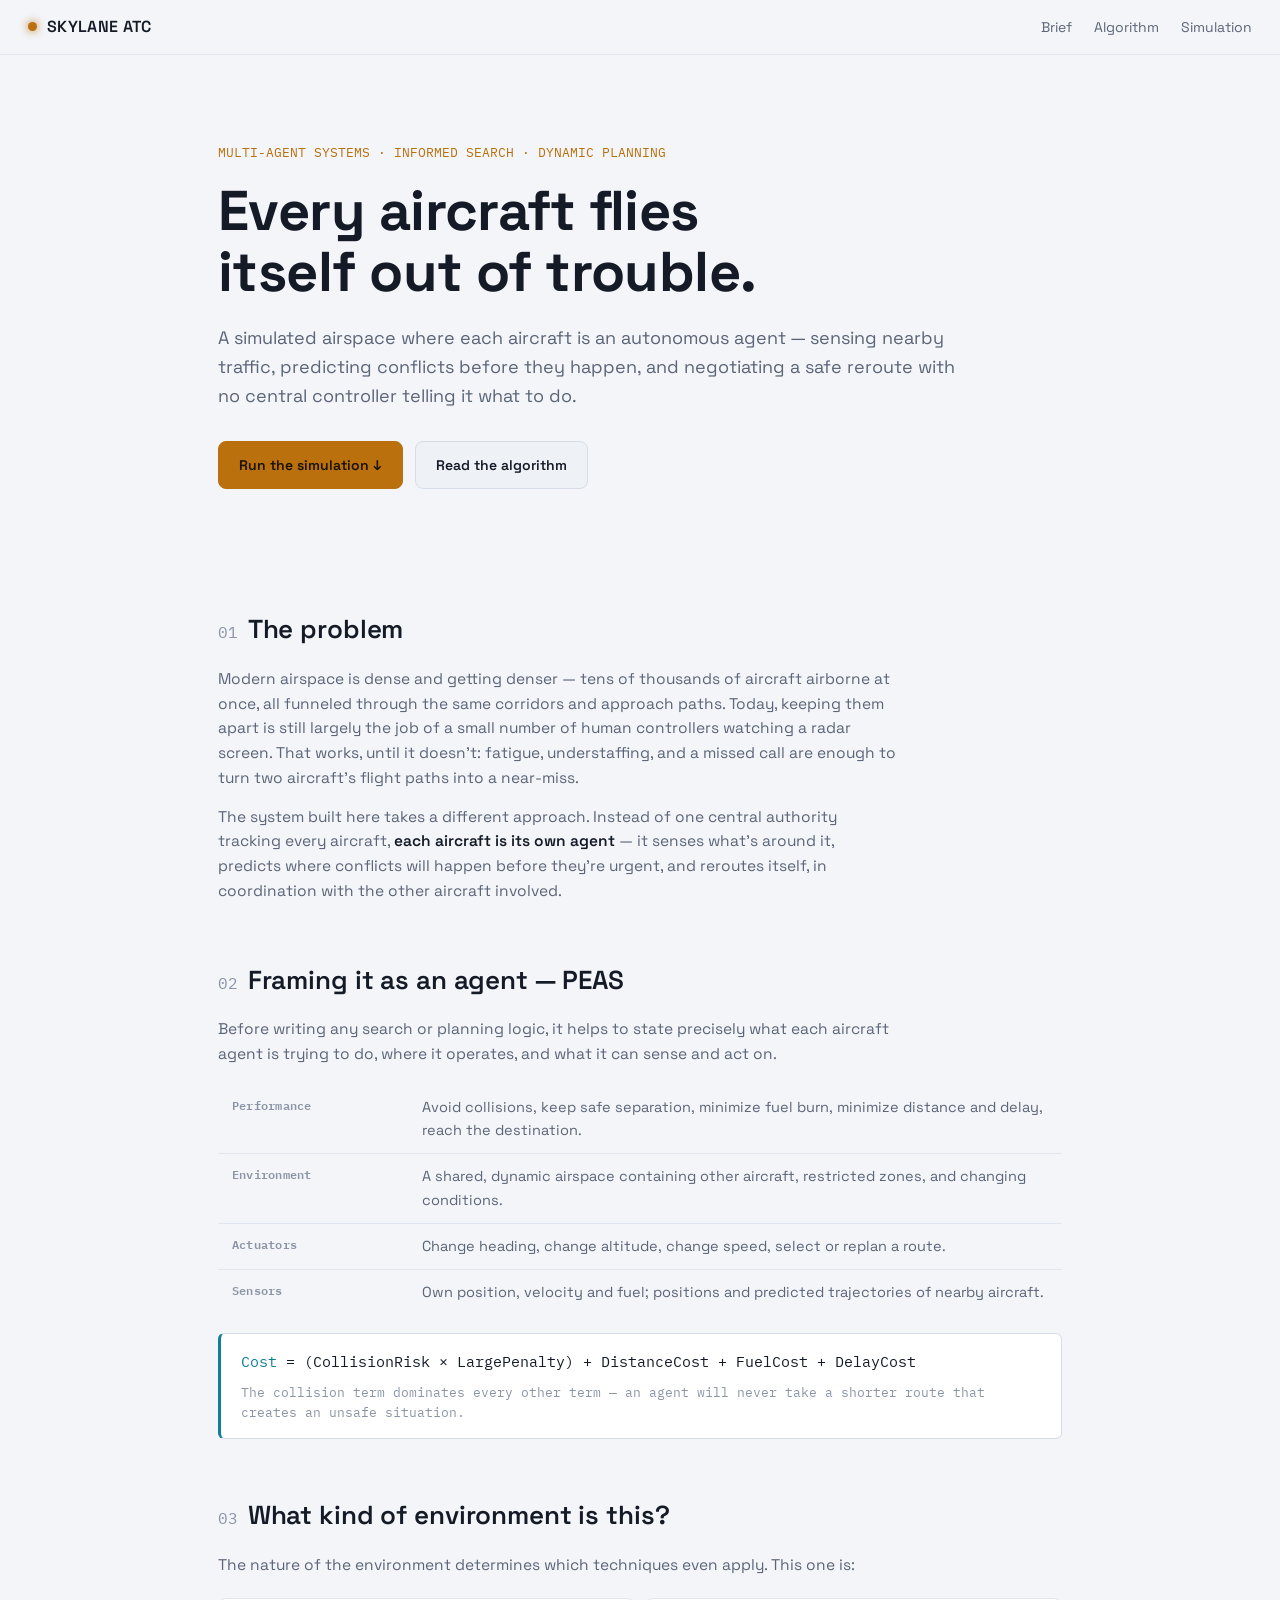
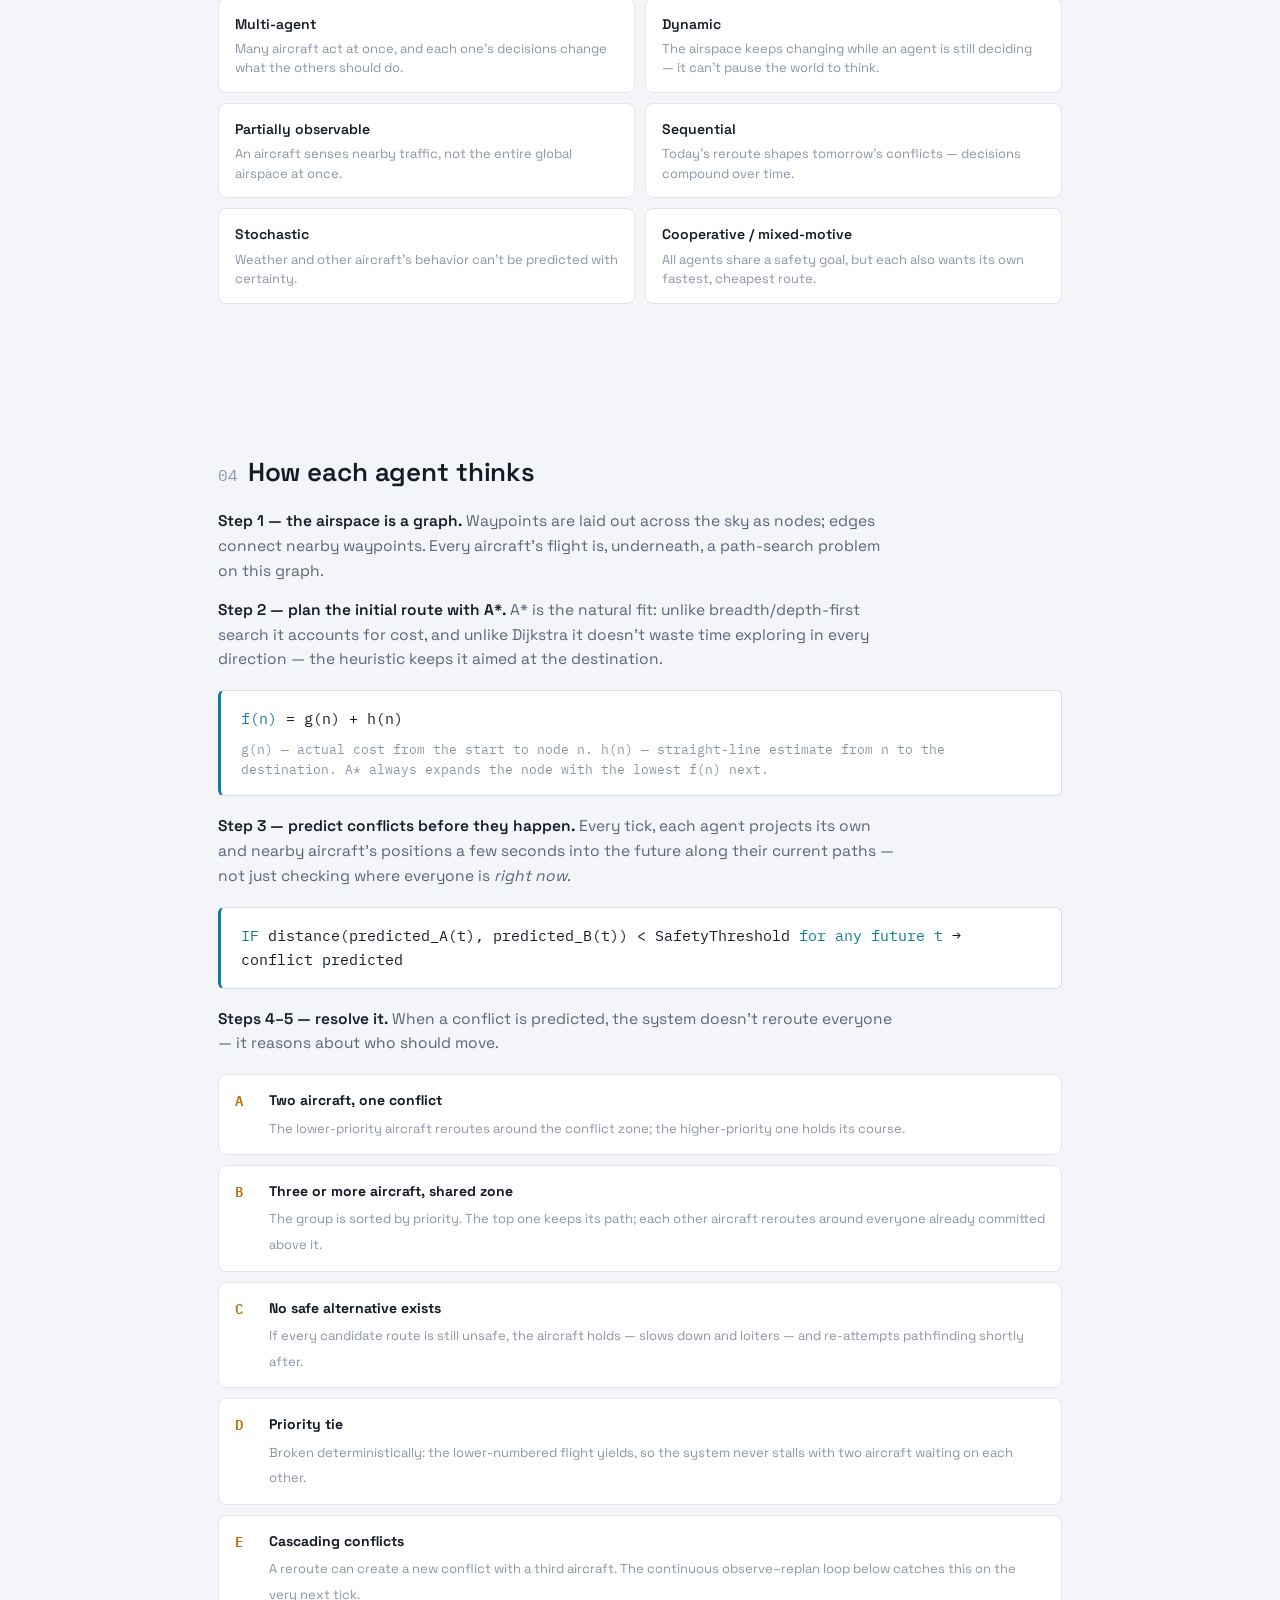
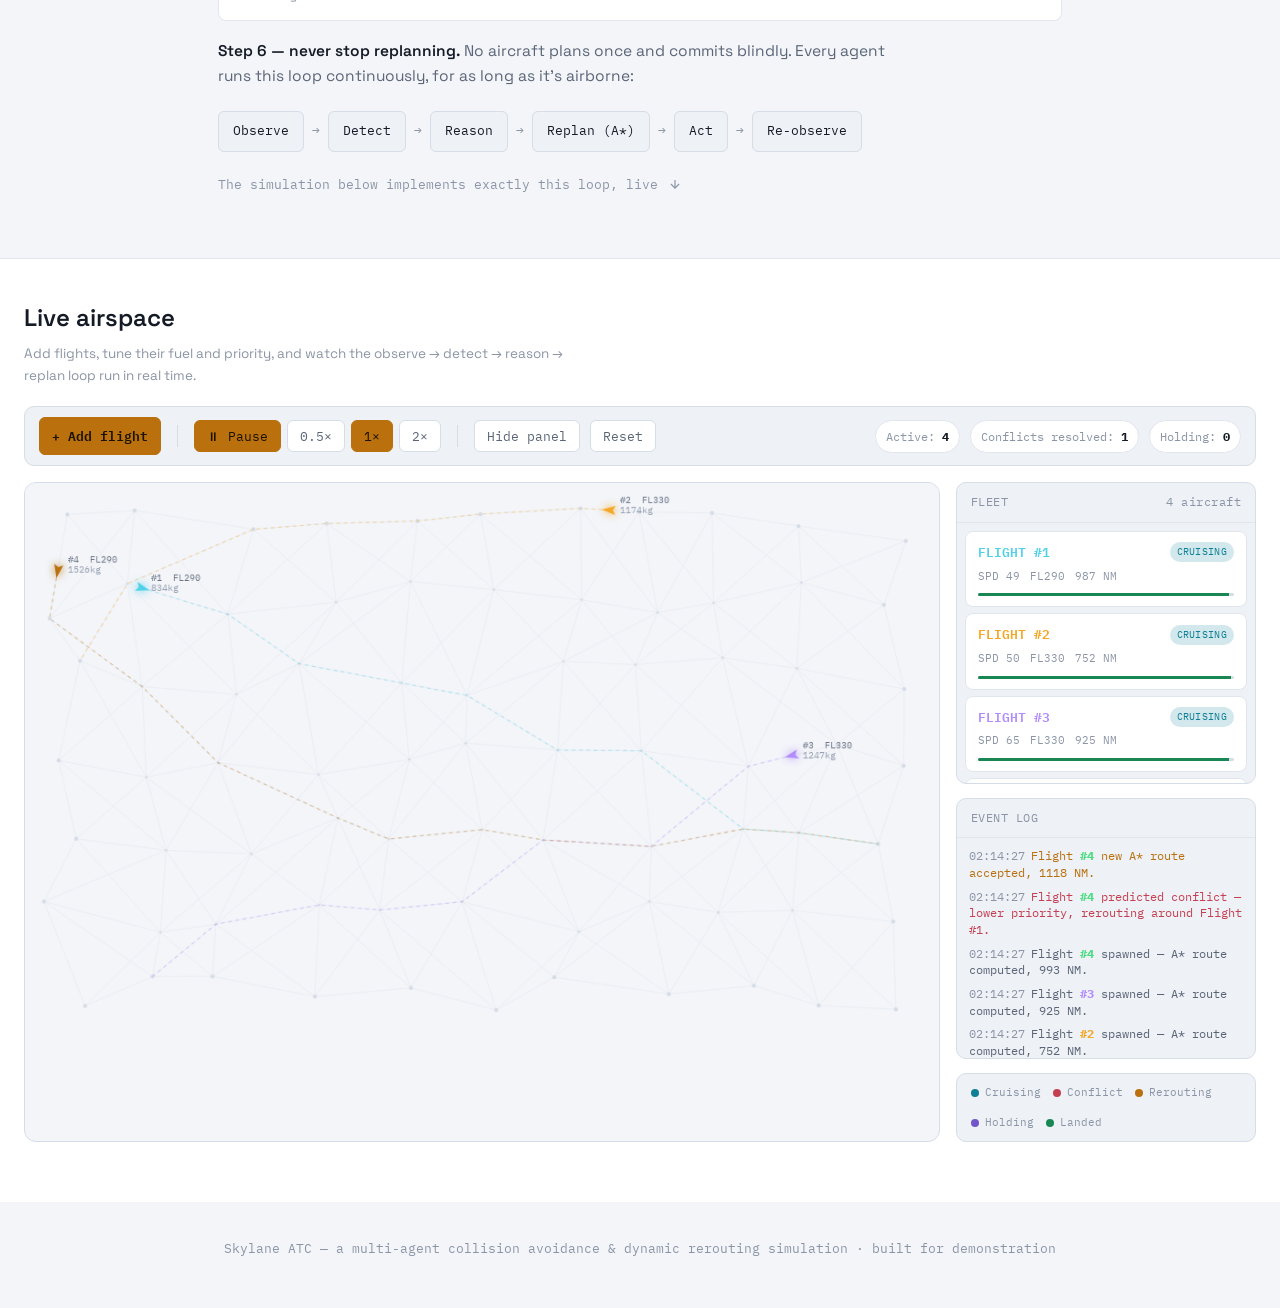
==== safe safar.html @ 4a8ed915 "Initial commit: Safe Safar multi-agent air traffic collision and avoidance system" ====
<!DOCTYPE html>
<html lang="en">
<head>
<meta charset="UTF-8">
<meta name="viewport" content="width=device-width, initial-scale=1.0">
<title>Skylane — Multi-Agent Air Traffic Collision Avoidance</title>
<link rel="preconnect" href="https://fonts.googleapis.com">
<link rel="preconnect" href="https://fonts.gstatic.com" crossorigin>
<link href="https://fonts.googleapis.com/css2?family=Space+Grotesk:wght@400;500;600;700&family=IBM+Plex+Mono:wght@400;500;600&display=swap" rel="stylesheet">
<style>
  :root{
    --bg:#0A0E16;
    --bg-panel:#10161F;
    --bg-elevated:#161D29;
    --bg-elevated-2:#1B2430;
    --border:#232C3A;
    --border-soft:#1A2230;
    --text:#E7ECF3;
    --text-dim:#8B96A8;
    --text-faint:#5C6779;
    --amber:#F5A623;
    --cyan:#4FD1E8;
    --rose:#FB6B6B;
    --violet:#B18CFF;
    --green:#4ADE80;
    --font-display:'Space Grotesk', system-ui, -apple-system, 'Segoe UI', sans-serif;
    --font-mono:'IBM Plex Mono', 'SF Mono', Consolas, monospace;
  }
  @media (prefers-color-scheme: light){
    :root:not([data-theme="dark"]){
      --bg:#F3F5F9;
      --bg-panel:#FFFFFF;
      --bg-elevated:#EEF1F6;
      --bg-elevated-2:#E5E9F0;
      --border:#D6DDE7;
      --border-soft:#E1E6EE;
      --text:#141B26;
      --text-dim:#5B6577;
      --text-faint:#8B95A6;
      --amber:#B9700D;
      --cyan:#0E7F94;
      --rose:#C43F52;
      --violet:#7256C9;
      --green:#188753;
    }
  }
  :root[data-theme="light"]{
    --bg:#F3F5F9;
    --bg-panel:#FFFFFF;
    --bg-elevated:#EEF1F6;
    --bg-elevated-2:#E5E9F0;
    --border:#D6DDE7;
    --border-soft:#E1E6EE;
    --text:#141B26;
    --text-dim:#5B6577;
    --text-faint:#8B95A6;
    --amber:#B9700D;
    --cyan:#0E7F94;
    --rose:#C43F52;
    --violet:#7256C9;
    --green:#188753;
  }
  *{box-sizing:border-box;}
  html,body{margin:0;padding:0;}
  body{
    background:var(--bg);
    color:var(--text);
    font-family:var(--font-display);
    line-height:1.6;
    -webkit-font-smoothing:antialiased;
  }
  ::selection{background:var(--amber);color:#0A0E16;}
  a{color:var(--cyan);}

  /* ============ TOP NAV ============ */
  .topbar{
    position:sticky;top:0;z-index:50;
    display:flex;align-items:center;justify-content:space-between;
    padding:14px 28px;
    background:color-mix(in srgb, var(--bg) 88%, transparent);
    backdrop-filter:blur(10px);
    border-bottom:1px solid var(--border-soft);
  }
  .brand{display:flex;align-items:center;gap:10px;font-weight:600;letter-spacing:.02em;}
  .brand .dot{width:9px;height:9px;border-radius:50%;background:var(--amber);box-shadow:0 0 10px var(--amber);}
  .topnav{display:flex;gap:22px;font-size:14px;color:var(--text-dim);}
  .topnav a{color:var(--text-dim);text-decoration:none;transition:color .15s;}
  .topnav a:hover{color:var(--text);}

  /* ============ HERO / EXPLANATION ============ */
  .wrap{max-width:900px;margin:0 auto;padding:0 28px;}
  .hero{padding:88px 0 56px;}
  .hero .kicker{color:var(--amber);font-family:var(--font-mono);font-size:13px;margin-bottom:18px;}
  .hero h1{
    font-size:clamp(34px,5vw,56px);
    line-height:1.08;
    margin:0 0 22px;
    font-weight:700;
    letter-spacing:-.01em;
    max-width:15ch;
  }
  .hero p.lead{
    font-size:18px;
    color:var(--text-dim);
    max-width:62ch;
    margin:0 0 30px;
  }
  .hero-actions{display:flex;gap:12px;flex-wrap:wrap;}
  .btn{
    font-family:var(--font-display);
    font-size:14px;font-weight:600;
    padding:12px 20px;border-radius:8px;
    border:1px solid var(--border);
    background:var(--bg-elevated);
    color:var(--text);
    cursor:pointer;
    transition:.15s border-color, .15s transform;
    text-decoration:none;
    display:inline-flex;align-items:center;gap:8px;
  }
  .btn:hover{border-color:var(--amber);}
  .btn:active{transform:scale(.98);}
  .btn.primary{background:var(--amber);color:#1A1200;border-color:var(--amber);}
  .btn.primary:hover{filter:brightness(1.08);}

  section.article{padding:8px 0 64px;}
  section.article h2{
    font-size:26px;font-weight:600;margin:56px 0 16px;
    letter-spacing:-.005em;
  }
  section.article h2 .num{color:var(--text-faint);font-family:var(--font-mono);font-weight:400;font-size:16px;margin-right:10px;}
  section.article p{color:var(--text-dim);font-size:15.5px;max-width:68ch;margin:0 0 14px;}
  section.article p strong{color:var(--text);font-weight:600;}
  code.inline{
    font-family:var(--font-mono);font-size:.88em;
    background:var(--bg-elevated);border:1px solid var(--border-soft);
    padding:1px 6px;border-radius:4px;color:var(--cyan);
  }

  .formula{
    font-family:var(--font-mono);
    background:var(--bg-panel);
    border:1px solid var(--border);
    border-left:3px solid var(--cyan);
    padding:16px 20px;border-radius:6px;
    margin:18px 0;font-size:15px;color:var(--text);
    overflow-x:auto;
  }
  .formula .k{color:var(--cyan);}
  .formula small{display:block;color:var(--text-faint);margin-top:8px;font-size:12.5px;}

  table.peas{width:100%;border-collapse:collapse;margin:18px 0 8px;font-size:14.5px;}
  table.peas th, table.peas td{
    text-align:left;padding:11px 14px;border-bottom:1px solid var(--border-soft);
    vertical-align:top;
  }
  table.peas th{
    color:var(--text-faint);font-weight:600;font-size:12px;
    font-family:var(--font-mono);letter-spacing:.02em;
    width:190px;
  }
  table.peas td{color:var(--text-dim);}
  table.peas tr:last-child td, table.peas tr:last-child th{border-bottom:none;}

  .prop-grid{display:grid;grid-template-columns:1fr 1fr;gap:10px;margin:20px 0;}
  @media (max-width:640px){.prop-grid{grid-template-columns:1fr;}}
  .prop-card{
    background:var(--bg-panel);border:1px solid var(--border-soft);
    border-radius:8px;padding:14px 16px;
  }
  .prop-card .name{font-weight:600;font-size:14px;margin-bottom:4px;color:var(--text);}
  .prop-card .desc{font-size:13px;color:var(--text-faint);line-height:1.5;}

  .loop{
    display:flex;flex-wrap:wrap;gap:0;align-items:center;
    margin:22px 0;font-family:var(--font-mono);font-size:13px;
  }
  .loop .step{
    background:var(--bg-elevated);border:1px solid var(--border);
    padding:9px 14px;border-radius:6px;color:var(--text);
  }
  .loop .arrow{color:var(--text-faint);padding:0 8px;}

  .case-list{display:grid;gap:10px;margin:18px 0;}
  .case{
    background:var(--bg-panel);border:1px solid var(--border-soft);
    border-radius:8px;padding:14px 16px;display:flex;gap:14px;
  }
  .case .letter{
    font-family:var(--font-mono);color:var(--amber);font-weight:600;
    font-size:14px;flex-shrink:0;width:20px;
  }
  .case .body b{display:block;color:var(--text);font-size:14px;margin-bottom:3px;}
  .case .body span{color:var(--text-faint);font-size:13px;line-height:1.5;}

  .scroll-cta{
    display:flex;align-items:center;gap:10px;color:var(--text-faint);
    font-family:var(--font-mono);font-size:12.5px;margin-top:10px;
  }
  .scroll-cta svg{animation:bob 1.6s ease-in-out infinite;}
  @keyframes bob{0%,100%{transform:translateY(0);}50%{transform:translateY(5px);}}

  /* ============ SIMULATION ============ */
  .sim-section{
    border-top:1px solid var(--border-soft);
    background:var(--bg-panel);
    padding:40px 0 60px;
  }
  .sim-wrap{max-width:1320px;margin:0 auto;padding:0 24px;}
  .sim-header{display:flex;justify-content:space-between;align-items:flex-end;flex-wrap:wrap;gap:16px;margin-bottom:20px;}
  .sim-header h2{font-size:24px;margin:0 0 6px;font-weight:600;}
  .sim-header p{color:var(--text-faint);font-size:13.5px;margin:0;max-width:60ch;}

  .toolbar{
    display:flex;align-items:center;gap:10px;flex-wrap:wrap;
    background:var(--bg-elevated);border:1px solid var(--border);
    border-radius:10px;padding:10px 14px;margin-bottom:16px;
  }
  .toolbar .group{display:flex;align-items:center;gap:6px;}
  .toolbar .sep{width:1px;height:22px;background:var(--border);margin:0 6px;}
  .icon-btn{
    font-family:var(--font-mono);font-size:12.5px;
    background:var(--bg-panel);border:1px solid var(--border);
    color:var(--text-dim);padding:7px 12px;border-radius:6px;cursor:pointer;
    transition:.15s;white-space:nowrap;
  }
  .icon-btn:hover{color:var(--text);border-color:var(--text-faint);}
  .icon-btn.active{background:var(--amber);color:#1A1200;border-color:var(--amber);}
  .icon-btn.on{background:var(--green);color:#062011;border-color:var(--green);}
  #addFlightBtn{
    background:var(--amber);color:#1A1200;border-color:var(--amber);font-weight:600;
  }
  #addFlightBtn:hover{filter:brightness(1.08);}
  .stat-pill{
    font-family:var(--font-mono);font-size:12px;color:var(--text-faint);
    padding:6px 10px;background:var(--bg-panel);border:1px solid var(--border-soft);
    border-radius:20px;
  }
  .stat-pill b{color:var(--text);}

  .sim-grid{display:grid;grid-template-columns:1fr 300px;gap:16px;}
  @media (max-width:980px){.sim-grid{grid-template-columns:1fr;}}
  .sim-grid.panel-hidden{grid-template-columns:1fr;}

  .radar-box{
    position:relative;
    background:var(--bg);
    border:1px solid var(--border);
    border-radius:12px;
    overflow:hidden;
  }
  #radar{display:block;width:100%;height:auto;aspect-ratio:1000/600;cursor:crosshair;}
  .radar-sweep{
    position:absolute;inset:0;pointer-events:none;
    background:conic-gradient(from 0deg, color-mix(in srgb, var(--cyan) 10%, transparent), transparent 20%);
    animation:sweep 6s linear infinite;
    opacity:.5;mix-blend-mode:screen;
  }
  @keyframes sweep{from{transform:rotate(0deg);}to{transform:rotate(360deg);}}

  .side-col{display:flex;flex-direction:column;gap:14px;min-width:0;}
  .panel{
    background:var(--bg-elevated);border:1px solid var(--border);
    border-radius:10px;overflow:hidden;display:flex;flex-direction:column;
  }
  .panel-title{
    padding:10px 14px;border-bottom:1px solid var(--border-soft);
    font-family:var(--font-mono);font-size:11.5px;letter-spacing:.04em;
    color:var(--text-faint);display:flex;justify-content:space-between;align-items:center;
  }
  .fleet-list{max-height:260px;overflow-y:auto;padding:8px;}
  .fleet-empty{color:var(--text-faint);font-size:13px;padding:18px 12px;text-align:center;}
  .flight-card{
    background:var(--bg-panel);border:1px solid var(--border-soft);
    border-radius:8px;padding:10px 12px;margin-bottom:6px;cursor:pointer;
    transition:.15s border-color;
  }
  .flight-card:hover{border-color:var(--text-faint);}
  .flight-card .row1{display:flex;justify-content:space-between;align-items:center;margin-bottom:5px;}
  .flight-card .fid{font-family:var(--font-mono);font-weight:600;font-size:13px;}
  .badge{
    font-family:var(--font-mono);font-size:10px;padding:2px 7px;border-radius:20px;
    text-transform:uppercase;letter-spacing:.03em;
  }
  .badge.cruising{background:color-mix(in srgb, var(--cyan) 18%, transparent);color:var(--cyan);}
  .badge.conflict_detected{background:color-mix(in srgb, var(--rose) 20%, transparent);color:var(--rose);}
  .badge.rerouting{background:color-mix(in srgb, var(--amber) 20%, transparent);color:var(--amber);}
  .badge.holding{background:color-mix(in srgb, var(--violet) 20%, transparent);color:var(--violet);}
  .badge.landed{background:color-mix(in srgb, var(--green) 20%, transparent);color:var(--green);}
  .flight-card .meta{display:flex;gap:10px;font-family:var(--font-mono);font-size:11px;color:var(--text-faint);}
  .flight-card .fuelbar{height:3px;background:var(--border);border-radius:2px;margin-top:8px;overflow:hidden;}
  .flight-card .fuelbar i{display:block;height:100%;background:var(--green);}

  .log-list{max-height:220px;overflow-y:auto;padding:10px 12px;font-family:var(--font-mono);font-size:11.5px;}
  .log-line{margin-bottom:7px;line-height:1.45;color:var(--text-dim);}
  .log-line .t{color:var(--text-faint);margin-right:6px;}
  .log-line.conflict{color:var(--rose);}
  .log-line.reroute{color:var(--amber);}
  .log-line.holding{color:var(--violet);}
  .log-line.landed{color:var(--green);}
  .log-empty{color:var(--text-faint);}

  .legend{display:flex;flex-wrap:wrap;gap:12px;padding:10px 14px;font-family:var(--font-mono);font-size:11px;color:var(--text-faint);}
  .legend span{display:inline-flex;align-items:center;gap:6px;}
  .legend i{width:8px;height:8px;border-radius:50%;display:inline-block;}

  /* Config drawer */
  .drawer-backdrop{
    position:fixed;inset:0;background:rgba(0,0,0,.5);z-index:100;
    opacity:0;pointer-events:none;transition:opacity .2s;
  }
  .drawer-backdrop.open{opacity:1;pointer-events:auto;}
  .drawer{
    position:fixed;top:0;right:-380px;width:360px;height:100%;
    background:var(--bg-elevated);border-left:1px solid var(--border);
    z-index:101;transition:right .25s ease;
    display:flex;flex-direction:column;
  }
  .drawer.open{right:0;}
  .drawer-head{padding:18px 20px;border-bottom:1px solid var(--border-soft);display:flex;justify-content:space-between;align-items:center;}
  .drawer-head h3{margin:0;font-size:16px;font-family:var(--font-mono);}
  .drawer-close{background:none;border:none;color:var(--text-faint);font-size:20px;cursor:pointer;line-height:1;}
  .drawer-body{padding:18px 20px;overflow-y:auto;flex:1;}
  .field{margin-bottom:20px;}
  .field label{
    display:flex;justify-content:space-between;font-size:12.5px;color:var(--text-dim);
    font-family:var(--font-mono);margin-bottom:8px;
  }
  .field label b{color:var(--text);}
  .field input[type=range]{width:100%;accent-color:var(--amber);}
  .field .readout{
    background:var(--bg-panel);border:1px solid var(--border-soft);border-radius:6px;
    padding:10px 12px;font-family:var(--font-mono);font-size:13px;color:var(--text-dim);
    display:flex;justify-content:space-between;
  }
  .field .readout b{color:var(--text);}
  .drawer-foot{padding:16px 20px;border-top:1px solid var(--border-soft);display:flex;gap:10px;}
  .drawer-foot .btn{flex:1;justify-content:center;}

  footer{
    text-align:center;padding:36px 20px 50px;color:var(--text-faint);
    font-size:12.5px;font-family:var(--font-mono);
  }

  @media (prefers-reduced-motion: reduce){
    .radar-sweep, .scroll-cta svg{animation:none;}
  }
</style>
</head>
<body>

<div class="topbar">
  <div class="brand"><span class="dot"></span> SKYLANE ATC</div>
  <div class="topnav">
    <a href="#brief">Brief</a>
    <a href="#algorithm">Algorithm</a>
    <a href="#simulation">Simulation</a>
  </div>
</div>

<!-- ================= EXPLANATION ================= -->
<div class="wrap">
  <div class="hero" id="brief">
    <div class="kicker">MULTI-AGENT SYSTEMS · INFORMED SEARCH · DYNAMIC PLANNING</div>
    <h1>Every aircraft flies itself out of trouble.</h1>
    <p class="lead">A simulated airspace where each aircraft is an autonomous agent — sensing nearby traffic, predicting conflicts before they happen, and negotiating a safe reroute with no central controller telling it what to do.</p>
    <div class="hero-actions">
      <a class="btn primary" href="#simulation">Run the simulation ↓</a>
      <a class="btn" href="#algorithm">Read the algorithm</a>
    </div>
  </div>

  <section class="article">
    <h2><span class="num">01</span>The problem</h2>
    <p>Modern airspace is dense and getting denser — tens of thousands of aircraft airborne at once, all funneled through the same corridors and approach paths. Today, keeping them apart is still largely the job of a small number of human controllers watching a radar screen. That works, until it doesn't: fatigue, understaffing, and a missed call are enough to turn two aircraft's flight paths into a near-miss.</p>
    <p>The system built here takes a different approach. Instead of one central authority tracking every aircraft, <strong>each aircraft is its own agent</strong> — it senses what's around it, predicts where conflicts will happen before they're urgent, and reroutes itself, in coordination with the other aircraft involved.</p>

    <h2><span class="num">02</span>Framing it as an agent — PEAS</h2>
    <p>Before writing any search or planning logic, it helps to state precisely what each aircraft agent is trying to do, where it operates, and what it can sense and act on.</p>
    <table class="peas">
      <tr><th>Performance</th><td>Avoid collisions, keep safe separation, minimize fuel burn, minimize distance and delay, reach the destination.</td></tr>
      <tr><th>Environment</th><td>A shared, dynamic airspace containing other aircraft, restricted zones, and changing conditions.</td></tr>
      <tr><th>Actuators</th><td>Change heading, change altitude, change speed, select or replan a route.</td></tr>
      <tr><th>Sensors</th><td>Own position, velocity and fuel; positions and predicted trajectories of nearby aircraft.</td></tr>
    </table>
    <div class="formula">
      <span class="k">Cost</span> = (CollisionRisk × LargePenalty) + DistanceCost + FuelCost + DelayCost
      <small>The collision term dominates every other term — an agent will never take a shorter route that creates an unsafe situation.</small>
    </div>

    <h2><span class="num">03</span>What kind of environment is this?</h2>
    <p>The nature of the environment determines which techniques even apply. This one is:</p>
    <div class="prop-grid">
      <div class="prop-card"><div class="name">Multi-agent</div><div class="desc">Many aircraft act at once, and each one's decisions change what the others should do.</div></div>
      <div class="prop-card"><div class="name">Dynamic</div><div class="desc">The airspace keeps changing while an agent is still deciding — it can't pause the world to think.</div></div>
      <div class="prop-card"><div class="name">Partially observable</div><div class="desc">An aircraft senses nearby traffic, not the entire global airspace at once.</div></div>
      <div class="prop-card"><div class="name">Sequential</div><div class="desc">Today's reroute shapes tomorrow's conflicts — decisions compound over time.</div></div>
      <div class="prop-card"><div class="name">Stochastic</div><div class="desc">Weather and other aircraft's behavior can't be predicted with certainty.</div></div>
      <div class="prop-card"><div class="name">Cooperative / mixed-motive</div><div class="desc">All agents share a safety goal, but each also wants its own fastest, cheapest route.</div></div>
    </div>
  </section>
</div>

<div class="wrap" id="algorithm">
  <section class="article">
    <h2><span class="num">04</span>How each agent thinks</h2>
    <p><strong>Step 1 — the airspace is a graph.</strong> Waypoints are laid out across the sky as nodes; edges connect nearby waypoints. Every aircraft's flight is, underneath, a path-search problem on this graph.</p>

    <p><strong>Step 2 — plan the initial route with A*.</strong> A* is the natural fit: unlike breadth/depth-first search it accounts for cost, and unlike Dijkstra it doesn't waste time exploring in every direction — the heuristic keeps it aimed at the destination.</p>
    <div class="formula">
      <span class="k">f(n)</span> = g(n) + h(n)
      <small>g(n) — actual cost from the start to node n. h(n) — straight-line estimate from n to the destination. A* always expands the node with the lowest f(n) next.</small>
    </div>

    <p><strong>Step 3 — predict conflicts before they happen.</strong> Every tick, each agent projects its own and nearby aircraft's positions a few seconds into the future along their current paths — not just checking where everyone is <em>right now</em>.</p>
    <div class="formula">
      <span class="k">IF</span> distance(predicted_A(t), predicted_B(t)) &lt; SafetyThreshold <span class="k">for any future t</span> → conflict predicted
    </div>

    <p><strong>Steps 4–5 — resolve it.</strong> When a conflict is predicted, the system doesn't reroute everyone — it reasons about who should move.</p>
    <div class="case-list">
      <div class="case"><span class="letter">A</span><div class="body"><b>Two aircraft, one conflict</b><span>The lower-priority aircraft reroutes around the conflict zone; the higher-priority one holds its course.</span></div></div>
      <div class="case"><span class="letter">B</span><div class="body"><b>Three or more aircraft, shared zone</b><span>The group is sorted by priority. The top one keeps its path; each other aircraft reroutes around everyone already committed above it.</span></div></div>
      <div class="case"><span class="letter">C</span><div class="body"><b>No safe alternative exists</b><span>If every candidate route is still unsafe, the aircraft holds — slows down and loiters — and re-attempts pathfinding shortly after.</span></div></div>
      <div class="case"><span class="letter">D</span><div class="body"><b>Priority tie</b><span>Broken deterministically: the lower-numbered flight yields, so the system never stalls with two aircraft waiting on each other.</span></div></div>
      <div class="case"><span class="letter">E</span><div class="body"><b>Cascading conflicts</b><span>A reroute can create a new conflict with a third aircraft. The continuous observe–replan loop below catches this on the very next tick.</span></div></div>
    </div>

    <p><strong>Step 6 — never stop replanning.</strong> No aircraft plans once and commits blindly. Every agent runs this loop continuously, for as long as it's airborne:</p>
    <div class="loop">
      <span class="step">Observe</span><span class="arrow">→</span>
      <span class="step">Detect</span><span class="arrow">→</span>
      <span class="step">Reason</span><span class="arrow">→</span>
      <span class="step">Replan (A*)</span><span class="arrow">→</span>
      <span class="step">Act</span><span class="arrow">→</span>
      <span class="step">Re-observe</span>
    </div>

    <div class="scroll-cta">
      <span>The simulation below implements exactly this loop, live</span>
      <svg width="14" height="14" viewBox="0 0 24 24" fill="none" stroke="currentColor" stroke-width="2"><path d="M12 5v14M5 12l7 7 7-7"/></svg>
    </div>
  </section>
</div>

<!-- ================= SIMULATION ================= -->
<div class="sim-section" id="simulation">
  <div class="sim-wrap">
    <div class="sim-header">
      <div>
        <h2>Live airspace</h2>
        <p>Add flights, tune their fuel and priority, and watch the observe → detect → reason → replan loop run in real time.</p>
      </div>
    </div>

    <div class="toolbar">
      <button class="icon-btn" id="addFlightBtn">+ Add flight</button>
      <div class="sep"></div>
      <div class="group">
        <button class="icon-btn active" id="playPauseBtn">⏸ Pause</button>
        <button class="icon-btn" data-speed="0.5">0.5×</button>
        <button class="icon-btn active" data-speed="1">1×</button>
        <button class="icon-btn" data-speed="2">2×</button>
      </div>
      <div class="sep"></div>
      <button class="icon-btn" id="togglePanelBtn">Hide panel</button>
      <button class="icon-btn" id="resetBtn">Reset</button>
      <div style="flex:1"></div>
      <span class="stat-pill">Active: <b id="statActive">0</b></span>
      <span class="stat-pill">Conflicts resolved: <b id="statResolved">0</b></span>
      <span class="stat-pill">Holding: <b id="statHolding">0</b></span>
    </div>

    <div class="sim-grid" id="simGrid">
      <div class="radar-box">
        <canvas id="radar" width="1000" height="600"></canvas>
        <div class="radar-sweep"></div>
      </div>

      <div class="side-col" id="sideCol">
        <div class="panel">
          <div class="panel-title">FLEET <span id="fleetCount">0 aircraft</span></div>
          <div class="fleet-list" id="fleetList">
            <div class="fleet-empty">No aircraft yet — add a flight to begin.</div>
          </div>
        </div>
        <div class="panel">
          <div class="panel-title">EVENT LOG</div>
          <div class="log-list" id="logList">
            <div class="log-empty">Waiting for activity…</div>
          </div>
        </div>
        <div class="panel">
          <div class="legend">
            <span><i style="background:var(--cyan)"></i>Cruising</span>
            <span><i style="background:var(--rose)"></i>Conflict</span>
            <span><i style="background:var(--amber)"></i>Rerouting</span>
            <span><i style="background:var(--violet)"></i>Holding</span>
            <span><i style="background:var(--green)"></i>Landed</span>
          </div>
        </div>
      </div>
    </div>
  </div>
</div>

<footer>Skylane ATC — a multi-agent collision avoidance &amp; dynamic rerouting simulation · built for demonstration</footer>

<!-- ================= CONFIG DRAWER ================= -->
<div class="drawer-backdrop" id="drawerBackdrop"></div>
<div class="drawer" id="drawer">
  <div class="drawer-head">
    <h3 id="drawerTitle">FLIGHT —</h3>
    <button class="drawer-close" id="drawerClose">✕</button>
  </div>
  <div class="drawer-body">
    <div class="field">
      <label>Status</label>
      <div class="readout"><span id="cfgStatusText">—</span> <span class="badge" id="cfgStatusBadge">—</span></div>
    </div>
    <div class="field">
      <label>Route distance</label>
      <div class="readout"><span>start → destination</span><b id="cfgDistance">—</b></div>
    </div>
    <div class="field">
      <label>Fuel remaining <b id="cfgFuelVal">—</b></label>
      <input type="range" id="cfgFuel" min="100" max="2000" step="10">
    </div>
    <div class="field">
      <label>Cruise speed <b id="cfgSpeedVal">—</b></label>
      <input type="range" id="cfgSpeed" min="20" max="100" step="1">
    </div>
    <div class="field">
      <label>Safety priority weight <b id="cfgPriorityVal">—</b></label>
      <input type="range" id="cfgPriority" min="0" max="100" step="1">
    </div>
    <div class="field">
      <label>Fuel cost weight <b id="cfgFuelWVal">—</b></label>
      <input type="range" id="cfgFuelW" min="0" max="100" step="1">
    </div>
    <div class="field">
      <label>Delay cost weight <b id="cfgDelayWVal">—</b></label>
      <input type="range" id="cfgDelayW" min="0" max="100" step="1">
    </div>
    <div class="field">
      <label>Computed priority score</label>
      <div class="readout"><span>higher goes first</span><b id="cfgPriorityScore">—</b></div>
    </div>
  </div>
  <div class="drawer-foot">
    <button class="btn" id="cfgRemove">Remove flight</button>
  </div>
</div>

<script>
(function(){
  "use strict";

  /* ============================================================
     GRAPH SETUP — waypoint graph the A* search runs on
  ============================================================ */
  const LW = 1000, LH = 600;
  const COLS = 11, ROWS = 7;
  const cellW = LW / COLS, cellH = LH / ROWS;

  function seededRand(seed){
    let s = seed;
    return function(){ s = (s * 9301 + 49297) % 233280; return s / 233280; };
  }
  const rnd = seededRand(1337);

  const nodes = [];
  for(let r=0;r<ROWS;r++){
    for(let c=0;c<COLS;c++){
      const jx = (rnd()-0.5) * cellW * 0.55;
      const jy = (rnd()-0.5) * cellH * 0.55;
      const x = c*cellW + cellW/2 + jx;
      const y = r*cellH + cellH/2 + jy;
      const isBorder = (c===0 || c===COLS-1 || r===0 || r===ROWS-1);
      nodes.push({ idx: nodes.length, c, r, x, y, isBorder });
    }
  }
  function nodeIndex(c,r){ return r*COLS + c; }

  const adj = nodes.map(()=>[]);
  for(let r=0;r<ROWS;r++){
    for(let c=0;c<COLS;c++){
      const a = nodeIndex(c,r);
      for(let dr=-1;dr<=1;dr++){
        for(let dc=-1;dc<=1;dc++){
          if(dr===0 && dc===0) continue;
          const nc=c+dc, nr=r+dr;
          if(nc<0||nc>=COLS||nr<0||nr>=ROWS) continue;
          const b = nodeIndex(nc,nr);
          const dist = Math.hypot(nodes[a].x-nodes[b].x, nodes[a].y-nodes[b].y);
          adj[a].push({ to:b, cost:dist });
        }
      }
    }
  }
  const borderNodes = nodes.filter(n=>n.isBorder);

  function dist(a,b){ return Math.hypot(a.x-b.x, a.y-b.y); }

  function nearestNode(pos){
    let best=0, bd=Infinity;
    for(const n of nodes){ const d=dist(n,pos); if(d<bd){bd=d;best=n.idx;} }
    return best;
  }

  /* A* search. penaltyFn(nodeIdx) -> extra cost added when entering that node */
  function astar(startIdx, goalIdx, penaltyFn){
    penaltyFn = penaltyFn || (()=>0);
    const open = new Set([startIdx]);
    const cameFrom = {};
    const g = {}; g[startIdx]=0;
    const f = {}; f[startIdx]=dist(nodes[startIdx],nodes[goalIdx]);
    const closed = new Set();

    while(open.size){
      let current=null, bestF=Infinity;
      for(const n of open){ if((f[n]??Infinity)<bestF){bestF=f[n];current=n;} }
      if(current===goalIdx){
        const path=[current];
        while(cameFrom[current]!==undefined){ current=cameFrom[current]; path.push(current); }
        path.reverse();
        return path.map(i=>({x:nodes[i].x,y:nodes[i].y,idx:i}));
      }
      open.delete(current); closed.add(current);
      for(const edge of adj[current]){
        if(closed.has(edge.to)) continue;
        const tentative = g[current] + edge.cost + penaltyFn(edge.to);
        if(tentative < (g[edge.to] ?? Infinity)){
          cameFrom[edge.to]=current;
          g[edge.to]=tentative;
          f[edge.to]=tentative + dist(nodes[edge.to],nodes[goalIdx]);
          open.add(edge.to);
        }
      }
    }
    return null; // no path found
  }

  /* ============================================================
     STATE
  ============================================================ */
  let aircraft = [];
  let nextId = 1;
  let running = true;
  let simSpeed = 1;
  let resolvedCount = 0;
  const SAFETY_RADIUS = 34;
  const LOOKAHEAD_SAMPLES = [0,2,4,6,8];
  const PENALTY_RADIUS = 90;
  const colors = ['#4FD1E8','#F5A623','#B18CFF','#4ADE80','#FB6B6B','#7DD3FC','#FDBA74'];

  function log(msg, cls){
    const el = document.getElementById('logList');
    if(el.querySelector('.log-empty')) el.innerHTML='';
    const line = document.createElement('div');
    line.className = 'log-line' + (cls?(' '+cls):'');
    const now = new Date();
    const t = now.toLocaleTimeString([], {hour12:false});
    line.innerHTML = '<span class="t">'+t+'</span>' + msg;
    el.prepend(line);
    while(el.children.length>60) el.removeChild(el.lastChild);
  }

  function randRange(a,b){ return a + Math.random()*(b-a); }

  function spawnAircraft(){
    // pick a border node, then a far-enough border node for destination
    const startNode = borderNodes[Math.floor(Math.random()*borderNodes.length)];
    const candidates = borderNodes
      .filter(n=>n.idx!==startNode.idx)
      .map(n=>({n, d: dist(n,startNode)}))
      .sort((a,b)=>b.d-a.d)
      .slice(0, Math.max(4, Math.floor(borderNodes.length*0.4)));
    const destNode = candidates[Math.floor(Math.random()*candidates.length)].n;

    const path = astar(startNode.idx, destNode.idx);
    if(!path) return;

    const id = nextId++;
    const fuel = Math.round(randRange(500,2000));
    const ac = {
      id,
      color: colors[(id-1)%colors.length],
      pos: {x: path[0].x, y: path[0].y},
      heading: 0,
      queue: path.slice(1),          // upcoming waypoints
      fullPath: path.slice(),        // for distance calc / drawing reference
      startNode: startNode.idx,
      destNode: destNode.idx,
      speed: Math.round(randRange(30,70)),
      fuel: fuel,
      fuelMax: fuel,
      fuelCostWeight: Math.round(randRange(20,80)),
      delayCostWeight: Math.round(randRange(20,80)),
      priorityWeight: Math.round(randRange(10,90)),
      altitude: Math.round(randRange(28,40))*1000,
      status: 'cruising',
      holdTimer: 0,
      distance: pathLength(path),
      landed:false,
    };
    aircraft.push(ac);
    log('Flight <b style="color:'+ac.color+'">#'+id+'</b> spawned — A* route computed, '+Math.round(ac.distance)+' NM.', null);
    renderFleetList();
  }

  function pathLength(pts){
    let d=0;
    for(let i=1;i<pts.length;i++) d += dist(pts[i-1],pts[i]);
    return d;
  }

  function priorityScore(ac){
    const fuelUrgency = (1 - ac.fuel/ac.fuelMax) * 60; // less fuel -> more urgent
    return fuelUrgency + ac.priorityWeight*0.4;
  }

  /* Predict an aircraft's position `tSec` seconds into the future
     along its current queued path, without mutating state. */
  function predictPosition(ac, tSec){
    let remaining = ac.speed * simSpeed * tSec;
    let p = {x:ac.pos.x, y:ac.pos.y};
    for(let i=0;i<ac.queue.length;i++){
      const target = ac.queue[i];
      const d = dist(p,target);
      if(d<=remaining){ remaining-=d; p={x:target.x,y:target.y}; }
      else {
        const t = d===0?0:remaining/d;
        p = { x: p.x+(target.x-p.x)*t, y: p.y+(target.y-p.y)*t };
        return {pos:p, landed:false};
      }
    }
    return {pos:p, landed:true};
  }

  /* ============================================================
     CONFLICT DETECTION + RESOLUTION
  ============================================================ */
  function detectConflicts(list){
    const pairs = [];
    for(let i=0;i<list.length;i++){
      for(let j=i+1;j<list.length;j++){
        const a=list[i], b=list[j];
        if(a.status==='landed'||b.status==='landed') continue;
        for(const t of LOOKAHEAD_SAMPLES){
          const pa = predictPosition(a,t);
          const pb = predictPosition(b,t);
          if(pa.landed || pb.landed) continue;
          if(dist(pa.pos,pb.pos) < SAFETY_RADIUS){
            pairs.push({a,b,t,point:{x:(pa.pos.x+pb.pos.x)/2,y:(pa.pos.y+pb.pos.y)/2}});
            break;
          }
        }
      }
    }
    return pairs;
  }

  function clusterConflicts(pairs){
    const parent = {};
    function find(x){ if(parent[x]===undefined) parent[x]=x; if(parent[x]!==x) parent[x]=find(parent[x]); return parent[x]; }
    function union(x,y){ parent[find(x)] = find(y); }
    const conflictPoints = {};
    for(const p of pairs){
      union(p.a.id, p.b.id);
      conflictPoints[p.a.id] = conflictPoints[p.a.id] || [];
      conflictPoints[p.a.id].push(p.point);
      conflictPoints[p.b.id] = conflictPoints[p.b.id] || [];
      conflictPoints[p.b.id].push(p.point);
    }
    const groups = {};
    const ids = new Set(pairs.flatMap(p=>[p.a.id,p.b.id]));
    for(const id of ids){
      const root = find(id);
      groups[root] = groups[root] || [];
      const ac = aircraft.find(x=>x.id===id);
      groups[root].push(ac);
    }
    return {clusters: Object.values(groups), conflictPoints};
  }

  function tryReroute(ac, avoidPoints){
    const startIdx = nearestNode(ac.pos);
    const penaltyFn = (nodeIdx)=>{
      let penalty = 0;
      const n = nodes[nodeIdx];
      for(const pt of avoidPoints){
        const d = dist(n,pt);
        if(d < PENALTY_RADIUS) penalty += (PENALTY_RADIUS-d) * 12;
      }
      return penalty;
    };
    const newPath = astar(startIdx, ac.destNode, penaltyFn);
    if(!newPath || newPath.length<1) return false;

    // verify the new path actually clears the avoid zones reasonably
    let stillBad = false;
    for(const seg of newPath){
      for(const pt of avoidPoints){
        if(dist(seg,pt) < SAFETY_RADIUS*0.9){ stillBad = true; break; }
      }
      if(stillBad) break;
    }
    if(stillBad) return false;

    ac.queue = newPath;
    ac.fullPath = [{x:ac.pos.x,y:ac.pos.y}, ...newPath];
    ac.distance = pathLength(ac.fullPath);
    return true;
  }

  function resolveConflicts(){
    for(let pass=0; pass<2; pass++){
      const active = aircraft.filter(a=>a.status!=='landed');
      const pairs = detectConflicts(active);
      if(pairs.length===0){
        // clear stale conflict flags
        for(const a of active) if(a.status==='conflict_detected') a.status='cruising';
        continue;
      }
      const {clusters, conflictPoints} = clusterConflicts(pairs);

      for(const cluster of clusters){
        cluster.sort((x,y)=>{
          const px=priorityScore(x), py=priorityScore(y);
          if(Math.abs(px-py) < 0.6) return y.id-x.id; // tie -> lower id yields (higher id kept first)
          return py-px;
        });
        const committedPaths = [];
        cluster.forEach((ac, idx)=>{
          if(idx===0){
            ac.status = ac.status==='holding' ? ac.status : 'cruising';
            committedPaths.push(...(conflictPoints[ac.id]||[]));
            return;
          }
          const avoid = [...(conflictPoints[ac.id]||[]), ...committedPaths];
          const ok = tryReroute(ac, avoid);
          if(ok){
            if(ac.status!=='rerouting'){
              log('Flight <b style="color:'+ac.color+'">#'+ac.id+'</b> predicted conflict — lower priority, rerouting around Flight #'+cluster[0].id+'.', 'conflict');
              log('Flight <b style="color:'+ac.color+'">#'+ac.id+'</b> new A* route accepted, '+Math.round(ac.distance)+' NM.', 'reroute');
              resolvedCount++;
              document.getElementById('statResolved').textContent = resolvedCount;
            }
            ac.status = 'rerouting';
            ac.holdTimer = 0;
            committedPaths.push(...avoid);
          } else {
            if(ac.status!=='holding'){
              log('Flight <b style="color:'+ac.color+'">#'+ac.id+'</b> no safe alternative found — entering holding pattern.', 'holding');
            }
            ac.status = 'holding';
            ac.holdTimer += 1;
            committedPaths.push(...avoid);
          }
        });
      }
    }
  }

  /* ============================================================
     SIMULATION LOOP
  ============================================================ */
  let lastTime = performance.now();
  let tickAccum = 0;

  function step(dtSec){
    for(const ac of aircraft){
      if(ac.status==='landed') continue;
      const speedMul = ac.status==='holding' ? 0.22 : 1;
      let remaining = ac.speed * simSpeed * speedMul * dtSec;
      ac.fuel = Math.max(0, ac.fuel - remaining*0.15);
      while(remaining>0 && ac.queue.length>0){
        const target = ac.queue[0];
        const d = dist(ac.pos,target);
        if(d<=remaining){
          remaining-=d;
          ac.pos = {x:target.x,y:target.y};
          ac.queue.shift();
        } else {
          const t = d===0?0:remaining/d;
          const nx = ac.pos.x+(target.x-ac.pos.x)*t;
          const ny = ac.pos.y+(target.y-ac.pos.y)*t;
          ac.heading = Math.atan2(target.y-ac.pos.y, target.x-ac.pos.x);
          ac.pos = {x:nx,y:ny};
          remaining=0;
        }
      }
      if(ac.queue.length===0 && ac.status!=='landed'){
        ac.status='landed';
        log('Flight <b style="color:'+ac.color+'">#'+ac.id+'</b> reached destination — landed safely.', 'landed');
      }
    }
    aircraft = aircraft.filter(ac => !(ac.status==='landed' && ac._removeAt && performance.now()>ac._removeAt));
    for(const ac of aircraft){
      if(ac.status==='landed' && !ac._removeAt) ac._removeAt = performance.now()+4000;
    }
  }

  function updateStats(){
    document.getElementById('statActive').textContent = aircraft.filter(a=>a.status!=='landed').length;
    document.getElementById('statHolding').textContent = aircraft.filter(a=>a.status==='holding').length;
    document.getElementById('fleetCount').textContent = aircraft.length + ' aircraft';
  }

  /* ============================================================
     RENDERING
  ============================================================ */
  const canvas = document.getElementById('radar');
  const ctx = canvas.getContext('2d');

  function statusColor(ac){
    switch(ac.status){
      case 'conflict_detected': return getCss('--rose');
      case 'rerouting': return getCss('--amber');
      case 'holding': return getCss('--violet');
      case 'landed': return getCss('--green');
      default: return ac.color;
    }
  }
  function getCss(varName){
    return getComputedStyle(document.documentElement).getPropertyValue(varName).trim();
  }

  function drawGrid(){
    ctx.strokeStyle = getCss('--border-soft');
    ctx.lineWidth = 1;
    for(const a of adj){}
    ctx.globalAlpha = 0.5;
    for(let i=0;i<nodes.length;i++){
      for(const e of adj[i]){
        if(e.to<i) continue;
        ctx.beginPath();
        ctx.moveTo(nodes[i].x, nodes[i].y);
        ctx.lineTo(nodes[e.to].x, nodes[e.to].y);
        ctx.stroke();
      }
    }
    ctx.globalAlpha = 1;
    ctx.fillStyle = getCss('--border');
    for(const n of nodes){
      ctx.beginPath();
      ctx.arc(n.x,n.y, n.isBorder?2.2:1.4, 0, Math.PI*2);
      ctx.fill();
    }
  }

  function drawAircraft(ac){
    const col = statusColor(ac);

    // path so far
    ctx.beginPath();
    ctx.moveTo(ac.pos.x, ac.pos.y);
    for(const p of ac.queue) ctx.lineTo(p.x,p.y);
    ctx.strokeStyle = col;
    ctx.globalAlpha = 0.35;
    ctx.setLineDash([4,4]);
    ctx.lineWidth = 1.3;
    ctx.stroke();
    ctx.setLineDash([]);
    ctx.globalAlpha = 1;

    // conflict pulse
    if(ac.status==='conflict_detected'){
      const pulse = 14 + 8*Math.sin(performance.now()/180);
      ctx.beginPath();
      ctx.arc(ac.pos.x, ac.pos.y, pulse, 0, Math.PI*2);
      ctx.strokeStyle = col; ctx.globalAlpha=0.6; ctx.lineWidth=1.5;
      ctx.stroke(); ctx.globalAlpha=1;
    }
    if(ac.status==='holding'){
      const r = 12;
      ctx.beginPath();
      ctx.arc(ac.pos.x, ac.pos.y-r, r, 0, Math.PI*2);
      ctx.strokeStyle = col; ctx.globalAlpha=0.5; ctx.lineWidth=1.2;
      ctx.stroke(); ctx.globalAlpha=1;
    }

    // glow
    ctx.save();
    ctx.shadowColor = col;
    ctx.shadowBlur = 10;
    ctx.translate(ac.pos.x, ac.pos.y);
    ctx.rotate(ac.heading);
    ctx.beginPath();
    ctx.moveTo(9,0);
    ctx.lineTo(-6,5);
    ctx.lineTo(-3,0);
    ctx.lineTo(-6,-5);
    ctx.closePath();
    ctx.fillStyle = col;
    ctx.fill();
    ctx.restore();

    // label
    ctx.font = '10px "IBM Plex Mono", monospace';
    ctx.fillStyle = getCss('--text-dim');
    ctx.globalAlpha = 0.9;
    ctx.fillText('#'+ac.id+'  FL'+Math.round(ac.altitude/100), ac.pos.x+11, ac.pos.y-8);
    ctx.fillStyle = getCss('--text-faint');
    ctx.fillText(Math.round(ac.fuel)+'kg', ac.pos.x+11, ac.pos.y+3);
    ctx.globalAlpha=1;
  }

  function render(){
    ctx.clearRect(0,0,LW,LH);
    ctx.fillStyle = getCss('--bg');
    ctx.fillRect(0,0,LW,LH);
    drawGrid();
    for(const ac of aircraft) drawAircraft(ac);
  }

  /* ============================================================
     MAIN LOOP
  ============================================================ */
  let conflictCheckAccum = 0;
  function frame(now){
    const dt = Math.min(0.05, (now-lastTime)/1000);
    lastTime = now;
    if(running){
      step(dt);
      conflictCheckAccum += dt;
      if(conflictCheckAccum > 0.35){
        conflictCheckAccum = 0;
        flagPredictedConflicts();
        resolveConflicts();
        updateStats();
        renderFleetList();
      }
    }
    render();
    requestAnimationFrame(frame);
  }

  function flagPredictedConflicts(){
    const active = aircraft.filter(a=>a.status!=='landed');
    const pairs = detectConflicts(active);
    const inConflict = new Set(pairs.flatMap(p=>[p.a.id,p.b.id]));
    for(const ac of active){
      if(inConflict.has(ac.id) && ac.status==='cruising'){
        ac.status = 'conflict_detected';
      }
    }
  }

  /* ============================================================
     FLEET LIST / UI
  ============================================================ */
  let selectedId = null;

  function renderFleetList(){
    const list = document.getElementById('fleetList');
    if(aircraft.length===0){
      list.innerHTML = '<div class="fleet-empty">No aircraft yet — add a flight to begin.</div>';
      return;
    }
    list.innerHTML='';
    aircraft.slice().sort((a,b)=>a.id-b.id).forEach(ac=>{
      const card = document.createElement('div');
      card.className='flight-card';
      const fuelPct = Math.max(0, Math.round(100*ac.fuel/ac.fuelMax));
      card.innerHTML = `
        <div class="row1">
          <span class="fid" style="color:${ac.color}">FLIGHT #${ac.id}</span>
          <span class="badge ${ac.status}">${ac.status.replace('_',' ')}</span>
        </div>
        <div class="meta">
          <span>SPD ${ac.speed}</span>
          <span>FL${Math.round(ac.altitude/100)}</span>
          <span>${Math.round(ac.distance)} NM</span>
        </div>
        <div class="fuelbar"><i style="width:${fuelPct}%; background:${fuelPct<25?'var(--rose)':'var(--green)'}"></i></div>
      `;
      card.addEventListener('click', ()=>openDrawer(ac.id));
      list.appendChild(card);
    });
  }

  /* ============================================================
     CONFIG DRAWER
  ============================================================ */
  const drawer = document.getElementById('drawer');
  const backdrop = document.getElementById('drawerBackdrop');

  function openDrawer(id){
    selectedId = id;
    const ac = aircraft.find(a=>a.id===id);
    if(!ac) return;
    document.getElementById('drawerTitle').textContent = 'FLIGHT #'+id;
    document.getElementById('cfgStatusText').textContent = ac.status.replace('_',' ');
    const b = document.getElementById('cfgStatusBadge');
    b.className='badge '+ac.status; b.textContent=ac.status.replace('_',' ');
    document.getElementById('cfgDistance').textContent = Math.round(ac.distance)+' NM';
    document.getElementById('cfgFuel').value = ac.fuel;
    document.getElementById('cfgFuel').max = ac.fuelMax;
    document.getElementById('cfgFuelVal').textContent = Math.round(ac.fuel)+' kg';
    document.getElementById('cfgSpeed').value = ac.speed;
    document.getElementById('cfgSpeedVal').textContent = ac.speed+' kt';
    document.getElementById('cfgPriority').value = ac.priorityWeight;
    document.getElementById('cfgPriorityVal').textContent = ac.priorityWeight;
    document.getElementById('cfgFuelW').value = ac.fuelCostWeight;
    document.getElementById('cfgFuelWVal').textContent = ac.fuelCostWeight;
    document.getElementById('cfgDelayW').value = ac.delayCostWeight;
    document.getElementById('cfgDelayWVal').textContent = ac.delayCostWeight;
    document.getElementById('cfgPriorityScore').textContent = priorityScore(ac).toFixed(1);
    drawer.classList.add('open'); backdrop.classList.add('open');
  }
  function closeDrawer(){
    drawer.classList.remove('open'); backdrop.classList.remove('open');
    selectedId=null;
  }
  document.getElementById('drawerClose').addEventListener('click', closeDrawer);
  backdrop.addEventListener('click', closeDrawer);

  function bindSlider(id, prop, suffix, onChange){
    document.getElementById(id).addEventListener('input', (e)=>{
      const ac = aircraft.find(a=>a.id===selectedId);
      if(!ac) return;
      const v = Number(e.target.value);
      ac[prop] = v;
      document.getElementById(id+'Val').textContent = v + (suffix||'');
      document.getElementById('cfgPriorityScore').textContent = priorityScore(ac).toFixed(1);
      if(onChange) onChange(ac,v);
    });
  }
  bindSlider('cfgFuel','fuel',' kg');
  bindSlider('cfgSpeed','speed',' kt');
  bindSlider('cfgPriority','priorityWeight','');
  bindSlider('cfgFuelW','fuelCostWeight','');
  bindSlider('cfgDelayW','delayCostWeight','');

  document.getElementById('cfgRemove').addEventListener('click', ()=>{
    aircraft = aircraft.filter(a=>a.id!==selectedId);
    closeDrawer();
    renderFleetList();
    updateStats();
  });

  // click on canvas selects nearest aircraft
  canvas.addEventListener('click', (e)=>{
    const rect = canvas.getBoundingClientRect();
    const x = (e.clientX-rect.left) / rect.width * LW;
    const y = (e.clientY-rect.top) / rect.height * LH;
    let best=null, bd=Infinity;
    for(const ac of aircraft){
      const d = Math.hypot(ac.pos.x-x, ac.pos.y-y);
      if(d<bd){bd=d;best=ac;}
    }
    if(best && bd<40) openDrawer(best.id);
  });

  /* ============================================================
     TOOLBAR
  ============================================================ */
  document.getElementById('addFlightBtn').addEventListener('click', spawnAircraft);

  const playBtn = document.getElementById('playPauseBtn');
  playBtn.addEventListener('click', ()=>{
    running = !running;
    playBtn.textContent = running ? '⏸ Pause' : '▶ Play';
    playBtn.classList.toggle('active', running);
    lastTime = performance.now();
  });

  document.querySelectorAll('[data-speed]').forEach(btn=>{
    btn.addEventListener('click', ()=>{
      simSpeed = Number(btn.dataset.speed);
      document.querySelectorAll('[data-speed]').forEach(b=>b.classList.remove('active'));
      btn.classList.add('active');
    });
  });

  const panelToggle = document.getElementById('togglePanelBtn');
  panelToggle.addEventListener('click', ()=>{
    const grid = document.getElementById('simGrid');
    const hidden = grid.classList.toggle('panel-hidden');
    document.getElementById('sideCol').style.display = hidden ? 'none':'flex';
    panelToggle.textContent = hidden ? 'Show panel' : 'Hide panel';
  });

  document.getElementById('resetBtn').addEventListener('click', ()=>{
    aircraft = [];
    resolvedCount = 0;
    document.getElementById('statResolved').textContent = 0;
    document.getElementById('logList').innerHTML = '<div class="log-empty">Waiting for activity…</div>';
    renderFleetList();
    updateStats();
    closeDrawer();
  });

  /* ============================================================
     INIT
  ============================================================ */
  for(let i=0;i<4;i++) spawnAircraft();
  updateStats();
  requestAnimationFrame(frame);

})();
</script>
</body>
</html>
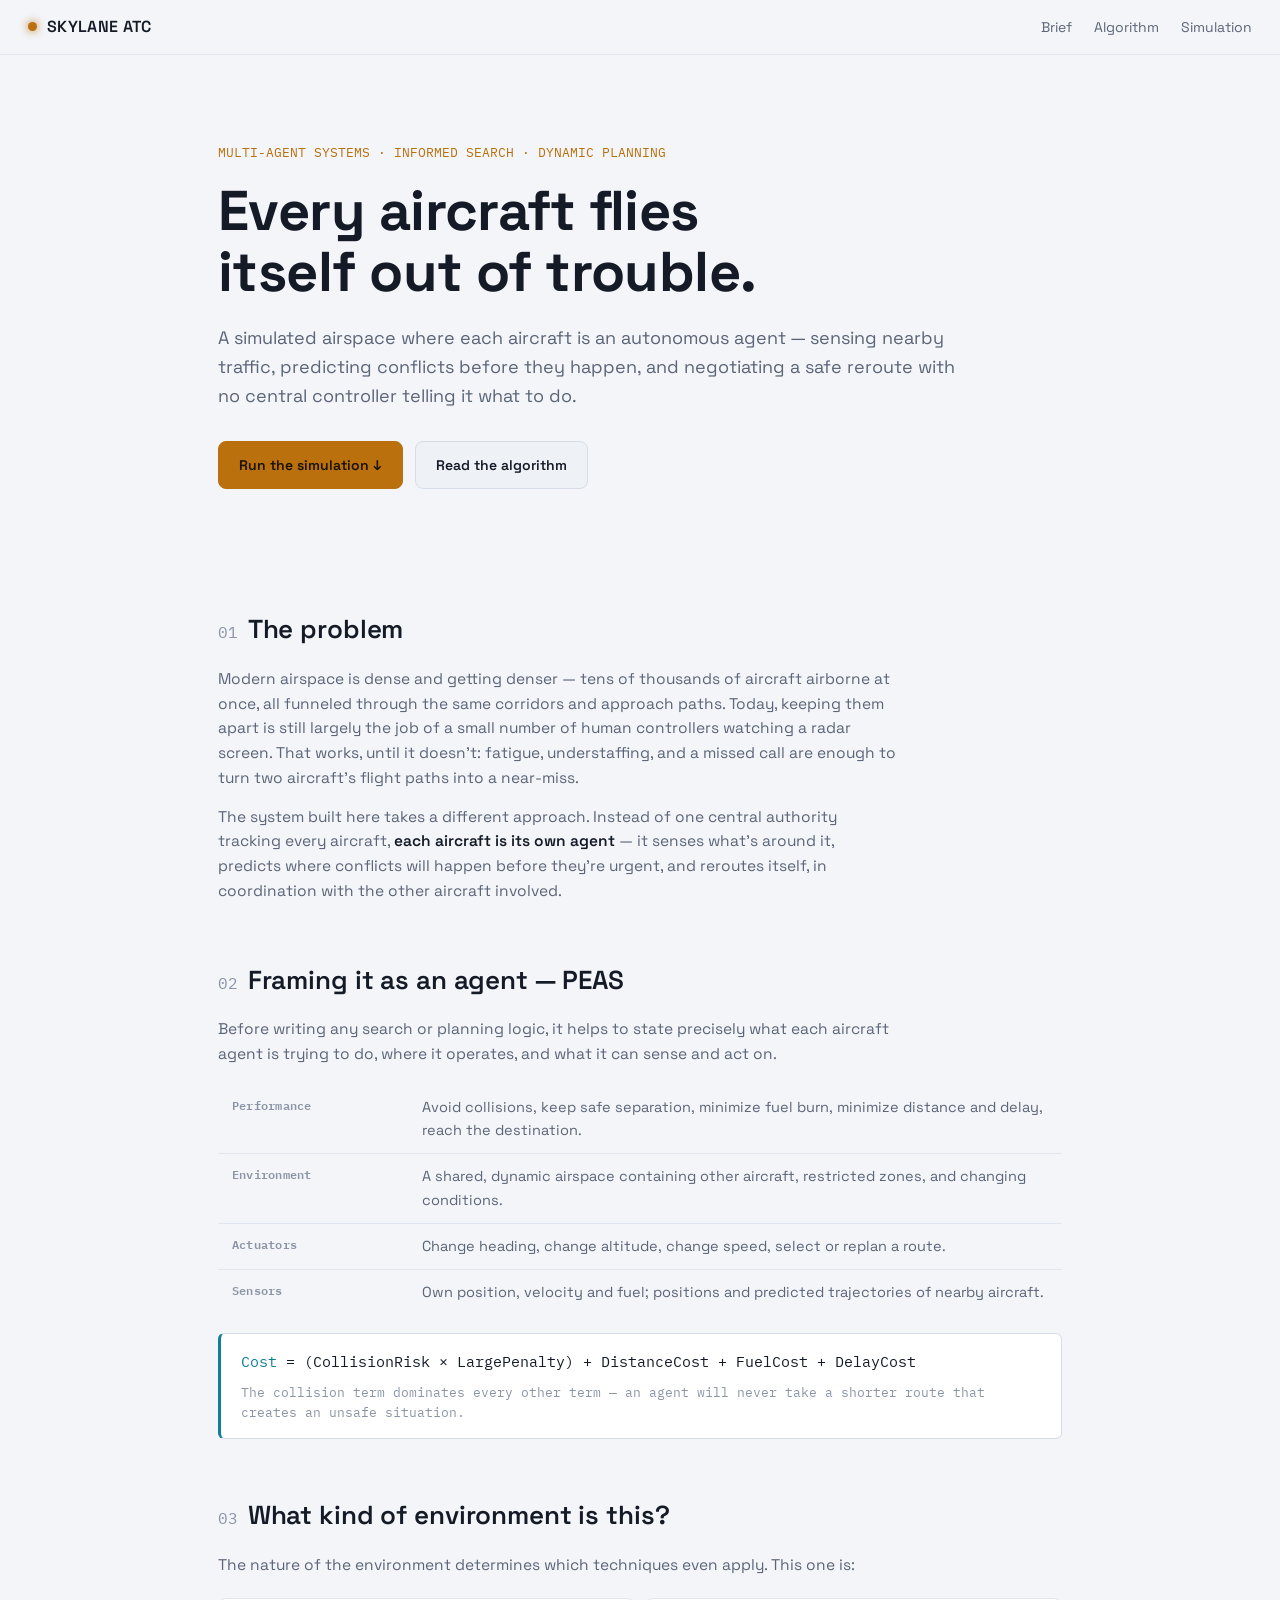
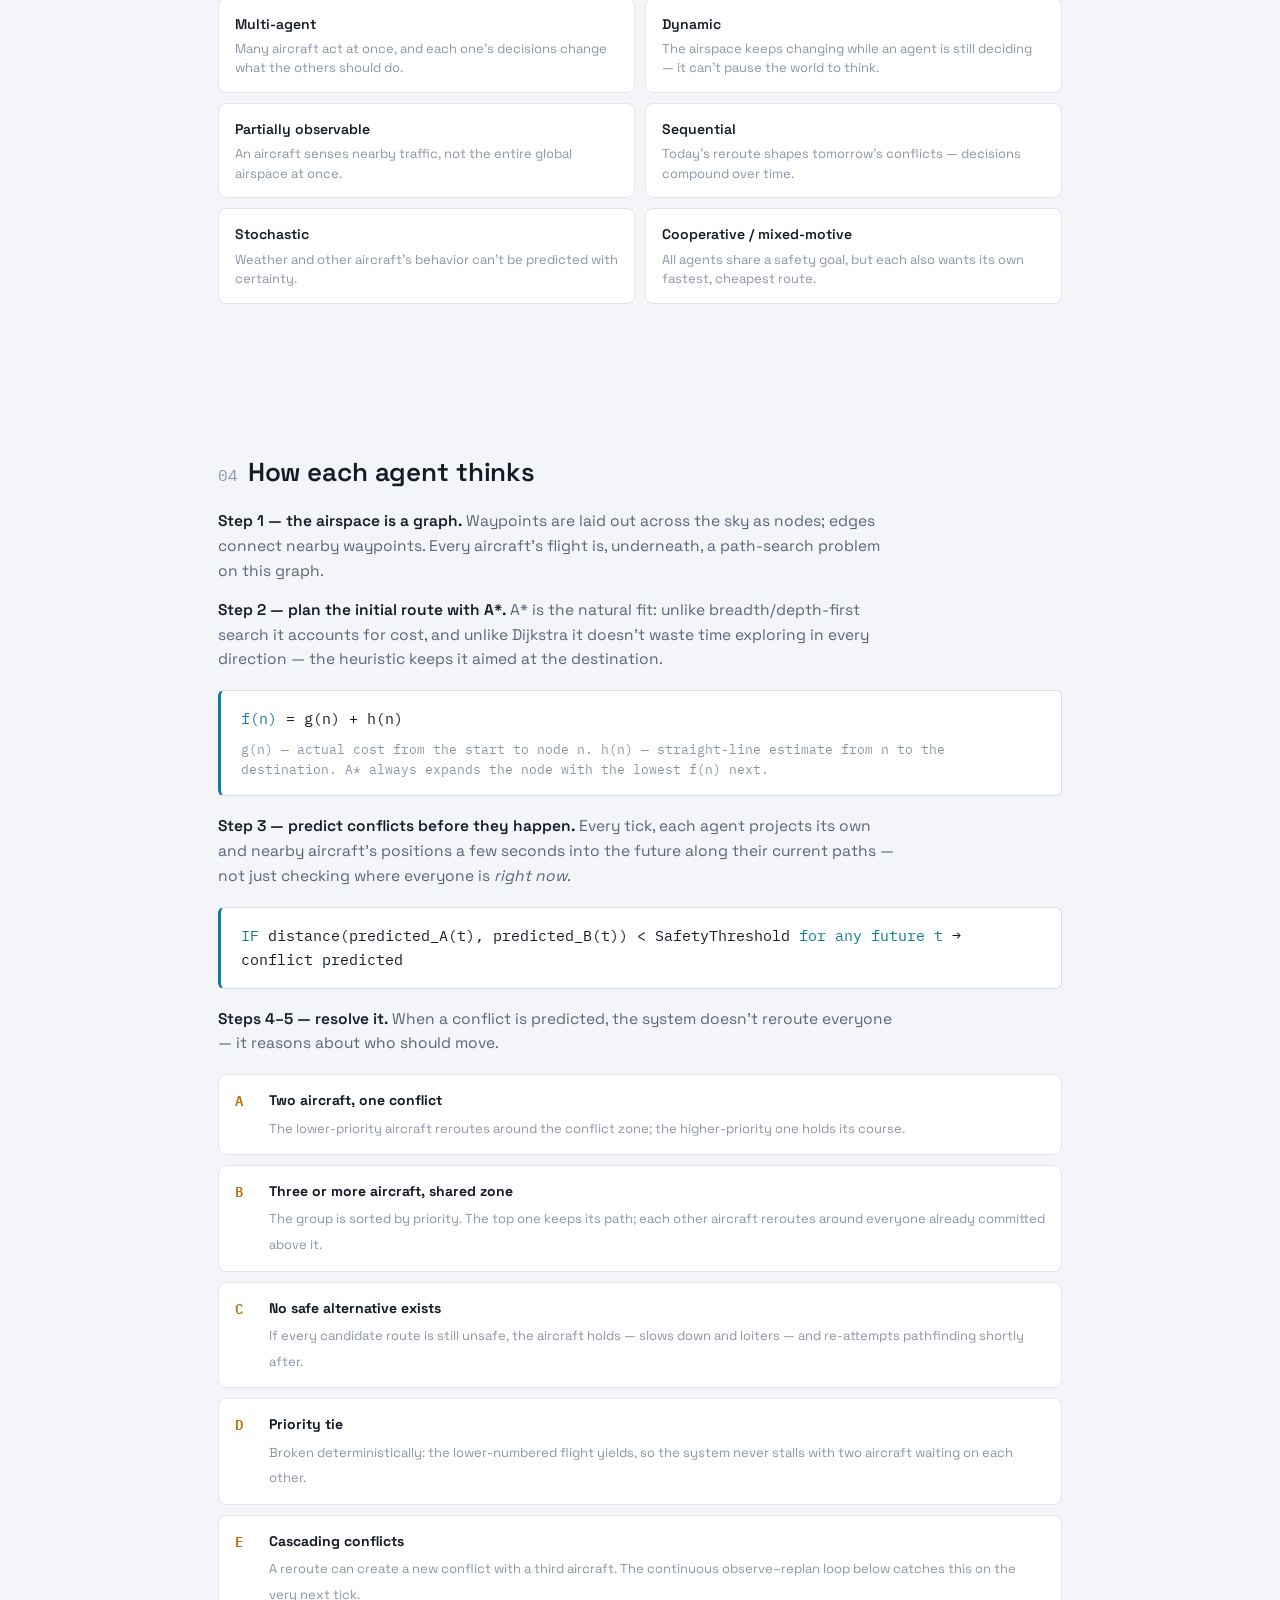
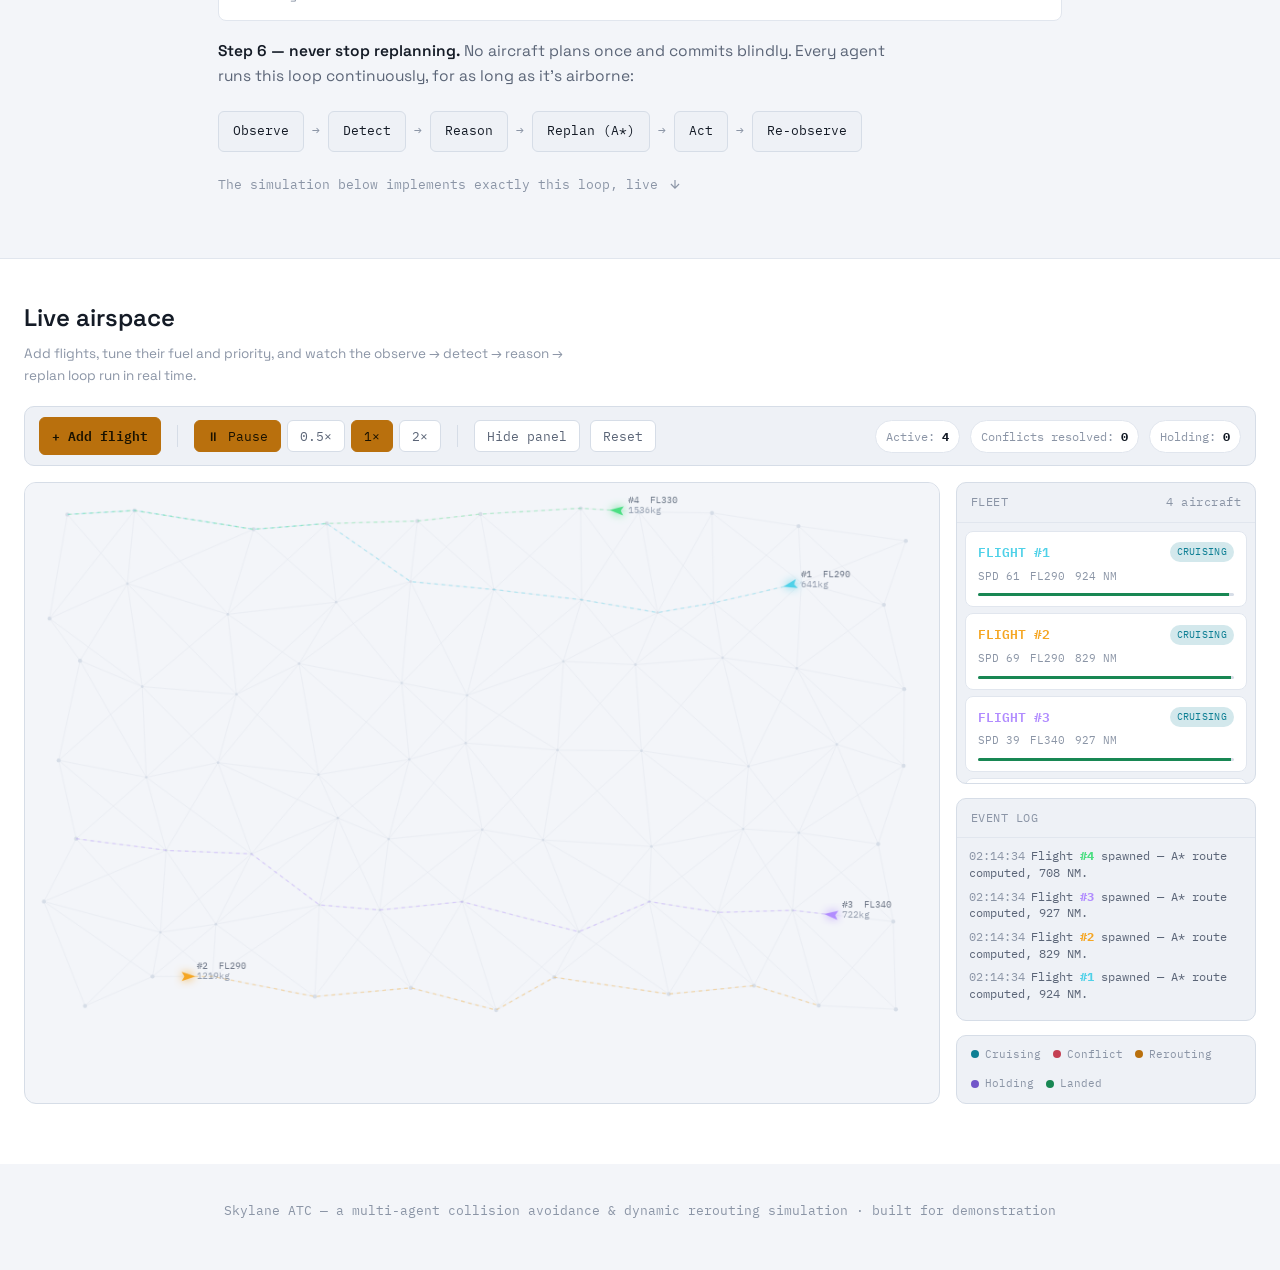
==== commit 1c84a1af: "Enhance Safe Safar: Integrated course alignment, real-world aviation statistics, live flight level r" ====
--- a/safe safar.html
+++ b/safe safar.html
@@ -1,1206 +1,1845 @@
 <!DOCTYPE html>
 <html lang="en">
+
 <head>
-<meta charset="UTF-8">
-<meta name="viewport" content="width=device-width, initial-scale=1.0">
-<title>Skylane — Multi-Agent Air Traffic Collision Avoidance</title>
-<link rel="preconnect" href="https://fonts.googleapis.com">
-<link rel="preconnect" href="https://fonts.gstatic.com" crossorigin>
-<link href="https://fonts.googleapis.com/css2?family=Space+Grotesk:wght@400;500;600;700&family=IBM+Plex+Mono:wght@400;500;600&display=swap" rel="stylesheet">
-<style>
-  :root{
-    --bg:#0A0E16;
-    --bg-panel:#10161F;
-    --bg-elevated:#161D29;
-    --bg-elevated-2:#1B2430;
-    --border:#232C3A;
-    --border-soft:#1A2230;
-    --text:#E7ECF3;
-    --text-dim:#8B96A8;
-    --text-faint:#5C6779;
-    --amber:#F5A623;
-    --cyan:#4FD1E8;
-    --rose:#FB6B6B;
-    --violet:#B18CFF;
-    --green:#4ADE80;
-    --font-display:'Space Grotesk', system-ui, -apple-system, 'Segoe UI', sans-serif;
-    --font-mono:'IBM Plex Mono', 'SF Mono', Consolas, monospace;
-  }
-  @media (prefers-color-scheme: light){
-    :root:not([data-theme="dark"]){
-      --bg:#F3F5F9;
-      --bg-panel:#FFFFFF;
-      --bg-elevated:#EEF1F6;
-      --bg-elevated-2:#E5E9F0;
-      --border:#D6DDE7;
-      --border-soft:#E1E6EE;
-      --text:#141B26;
-      --text-dim:#5B6577;
-      --text-faint:#8B95A6;
-      --amber:#B9700D;
-      --cyan:#0E7F94;
-      --rose:#C43F52;
-      --violet:#7256C9;
-      --green:#188753;
-    }
-  }
-  :root[data-theme="light"]{
-    --bg:#F3F5F9;
-    --bg-panel:#FFFFFF;
-    --bg-elevated:#EEF1F6;
-    --bg-elevated-2:#E5E9F0;
-    --border:#D6DDE7;
-    --border-soft:#E1E6EE;
-    --text:#141B26;
-    --text-dim:#5B6577;
-    --text-faint:#8B95A6;
-    --amber:#B9700D;
-    --cyan:#0E7F94;
-    --rose:#C43F52;
-    --violet:#7256C9;
-    --green:#188753;
-  }
-  *{box-sizing:border-box;}
-  html,body{margin:0;padding:0;}
-  body{
-    background:var(--bg);
-    color:var(--text);
-    font-family:var(--font-display);
-    line-height:1.6;
-    -webkit-font-smoothing:antialiased;
-  }
-  ::selection{background:var(--amber);color:#0A0E16;}
-  a{color:var(--cyan);}
-
-  /* ============ TOP NAV ============ */
-  .topbar{
-    position:sticky;top:0;z-index:50;
-    display:flex;align-items:center;justify-content:space-between;
-    padding:14px 28px;
-    background:color-mix(in srgb, var(--bg) 88%, transparent);
-    backdrop-filter:blur(10px);
-    border-bottom:1px solid var(--border-soft);
-  }
-  .brand{display:flex;align-items:center;gap:10px;font-weight:600;letter-spacing:.02em;}
-  .brand .dot{width:9px;height:9px;border-radius:50%;background:var(--amber);box-shadow:0 0 10px var(--amber);}
-  .topnav{display:flex;gap:22px;font-size:14px;color:var(--text-dim);}
-  .topnav a{color:var(--text-dim);text-decoration:none;transition:color .15s;}
-  .topnav a:hover{color:var(--text);}
-
-  /* ============ HERO / EXPLANATION ============ */
-  .wrap{max-width:900px;margin:0 auto;padding:0 28px;}
-  .hero{padding:88px 0 56px;}
-  .hero .kicker{color:var(--amber);font-family:var(--font-mono);font-size:13px;margin-bottom:18px;}
-  .hero h1{
-    font-size:clamp(34px,5vw,56px);
-    line-height:1.08;
-    margin:0 0 22px;
-    font-weight:700;
-    letter-spacing:-.01em;
-    max-width:15ch;
-  }
-  .hero p.lead{
-    font-size:18px;
-    color:var(--text-dim);
-    max-width:62ch;
-    margin:0 0 30px;
-  }
-  .hero-actions{display:flex;gap:12px;flex-wrap:wrap;}
-  .btn{
-    font-family:var(--font-display);
-    font-size:14px;font-weight:600;
-    padding:12px 20px;border-radius:8px;
-    border:1px solid var(--border);
-    background:var(--bg-elevated);
-    color:var(--text);
-    cursor:pointer;
-    transition:.15s border-color, .15s transform;
-    text-decoration:none;
-    display:inline-flex;align-items:center;gap:8px;
-  }
-  .btn:hover{border-color:var(--amber);}
-  .btn:active{transform:scale(.98);}
-  .btn.primary{background:var(--amber);color:#1A1200;border-color:var(--amber);}
-  .btn.primary:hover{filter:brightness(1.08);}
-
-  section.article{padding:8px 0 64px;}
-  section.article h2{
-    font-size:26px;font-weight:600;margin:56px 0 16px;
-    letter-spacing:-.005em;
-  }
-  section.article h2 .num{color:var(--text-faint);font-family:var(--font-mono);font-weight:400;font-size:16px;margin-right:10px;}
-  section.article p{color:var(--text-dim);font-size:15.5px;max-width:68ch;margin:0 0 14px;}
-  section.article p strong{color:var(--text);font-weight:600;}
-  code.inline{
-    font-family:var(--font-mono);font-size:.88em;
-    background:var(--bg-elevated);border:1px solid var(--border-soft);
-    padding:1px 6px;border-radius:4px;color:var(--cyan);
-  }
-
-  .formula{
-    font-family:var(--font-mono);
-    background:var(--bg-panel);
-    border:1px solid var(--border);
-    border-left:3px solid var(--cyan);
-    padding:16px 20px;border-radius:6px;
-    margin:18px 0;font-size:15px;color:var(--text);
-    overflow-x:auto;
-  }
-  .formula .k{color:var(--cyan);}
-  .formula small{display:block;color:var(--text-faint);margin-top:8px;font-size:12.5px;}
-
-  table.peas{width:100%;border-collapse:collapse;margin:18px 0 8px;font-size:14.5px;}
-  table.peas th, table.peas td{
-    text-align:left;padding:11px 14px;border-bottom:1px solid var(--border-soft);
-    vertical-align:top;
-  }
-  table.peas th{
-    color:var(--text-faint);font-weight:600;font-size:12px;
-    font-family:var(--font-mono);letter-spacing:.02em;
-    width:190px;
-  }
-  table.peas td{color:var(--text-dim);}
-  table.peas tr:last-child td, table.peas tr:last-child th{border-bottom:none;}
-
-  .prop-grid{display:grid;grid-template-columns:1fr 1fr;gap:10px;margin:20px 0;}
-  @media (max-width:640px){.prop-grid{grid-template-columns:1fr;}}
-  .prop-card{
-    background:var(--bg-panel);border:1px solid var(--border-soft);
-    border-radius:8px;padding:14px 16px;
-  }
-  .prop-card .name{font-weight:600;font-size:14px;margin-bottom:4px;color:var(--text);}
-  .prop-card .desc{font-size:13px;color:var(--text-faint);line-height:1.5;}
-
-  .loop{
-    display:flex;flex-wrap:wrap;gap:0;align-items:center;
-    margin:22px 0;font-family:var(--font-mono);font-size:13px;
-  }
-  .loop .step{
-    background:var(--bg-elevated);border:1px solid var(--border);
-    padding:9px 14px;border-radius:6px;color:var(--text);
-  }
-  .loop .arrow{color:var(--text-faint);padding:0 8px;}
-
-  .case-list{display:grid;gap:10px;margin:18px 0;}
-  .case{
-    background:var(--bg-panel);border:1px solid var(--border-soft);
-    border-radius:8px;padding:14px 16px;display:flex;gap:14px;
-  }
-  .case .letter{
-    font-family:var(--font-mono);color:var(--amber);font-weight:600;
-    font-size:14px;flex-shrink:0;width:20px;
-  }
-  .case .body b{display:block;color:var(--text);font-size:14px;margin-bottom:3px;}
-  .case .body span{color:var(--text-faint);font-size:13px;line-height:1.5;}
-
-  .scroll-cta{
-    display:flex;align-items:center;gap:10px;color:var(--text-faint);
-    font-family:var(--font-mono);font-size:12.5px;margin-top:10px;
-  }
-  .scroll-cta svg{animation:bob 1.6s ease-in-out infinite;}
-  @keyframes bob{0%,100%{transform:translateY(0);}50%{transform:translateY(5px);}}
-
-  /* ============ SIMULATION ============ */
-  .sim-section{
-    border-top:1px solid var(--border-soft);
-    background:var(--bg-panel);
-    padding:40px 0 60px;
-  }
-  .sim-wrap{max-width:1320px;margin:0 auto;padding:0 24px;}
-  .sim-header{display:flex;justify-content:space-between;align-items:flex-end;flex-wrap:wrap;gap:16px;margin-bottom:20px;}
-  .sim-header h2{font-size:24px;margin:0 0 6px;font-weight:600;}
-  .sim-header p{color:var(--text-faint);font-size:13.5px;margin:0;max-width:60ch;}
-
-  .toolbar{
-    display:flex;align-items:center;gap:10px;flex-wrap:wrap;
-    background:var(--bg-elevated);border:1px solid var(--border);
-    border-radius:10px;padding:10px 14px;margin-bottom:16px;
-  }
-  .toolbar .group{display:flex;align-items:center;gap:6px;}
-  .toolbar .sep{width:1px;height:22px;background:var(--border);margin:0 6px;}
-  .icon-btn{
-    font-family:var(--font-mono);font-size:12.5px;
-    background:var(--bg-panel);border:1px solid var(--border);
-    color:var(--text-dim);padding:7px 12px;border-radius:6px;cursor:pointer;
-    transition:.15s;white-space:nowrap;
-  }
-  .icon-btn:hover{color:var(--text);border-color:var(--text-faint);}
-  .icon-btn.active{background:var(--amber);color:#1A1200;border-color:var(--amber);}
-  .icon-btn.on{background:var(--green);color:#062011;border-color:var(--green);}
-  #addFlightBtn{
-    background:var(--amber);color:#1A1200;border-color:var(--amber);font-weight:600;
-  }
-  #addFlightBtn:hover{filter:brightness(1.08);}
-  .stat-pill{
-    font-family:var(--font-mono);font-size:12px;color:var(--text-faint);
-    padding:6px 10px;background:var(--bg-panel);border:1px solid var(--border-soft);
-    border-radius:20px;
-  }
-  .stat-pill b{color:var(--text);}
-
-  .sim-grid{display:grid;grid-template-columns:1fr 300px;gap:16px;}
-  @media (max-width:980px){.sim-grid{grid-template-columns:1fr;}}
-  .sim-grid.panel-hidden{grid-template-columns:1fr;}
-
-  .radar-box{
-    position:relative;
-    background:var(--bg);
-    border:1px solid var(--border);
-    border-radius:12px;
-    overflow:hidden;
-  }
-  #radar{display:block;width:100%;height:auto;aspect-ratio:1000/600;cursor:crosshair;}
-  .radar-sweep{
-    position:absolute;inset:0;pointer-events:none;
-    background:conic-gradient(from 0deg, color-mix(in srgb, var(--cyan) 10%, transparent), transparent 20%);
-    animation:sweep 6s linear infinite;
-    opacity:.5;mix-blend-mode:screen;
-  }
-  @keyframes sweep{from{transform:rotate(0deg);}to{transform:rotate(360deg);}}
-
-  .side-col{display:flex;flex-direction:column;gap:14px;min-width:0;}
-  .panel{
-    background:var(--bg-elevated);border:1px solid var(--border);
-    border-radius:10px;overflow:hidden;display:flex;flex-direction:column;
-  }
-  .panel-title{
-    padding:10px 14px;border-bottom:1px solid var(--border-soft);
-    font-family:var(--font-mono);font-size:11.5px;letter-spacing:.04em;
-    color:var(--text-faint);display:flex;justify-content:space-between;align-items:center;
-  }
-  .fleet-list{max-height:260px;overflow-y:auto;padding:8px;}
-  .fleet-empty{color:var(--text-faint);font-size:13px;padding:18px 12px;text-align:center;}
-  .flight-card{
-    background:var(--bg-panel);border:1px solid var(--border-soft);
-    border-radius:8px;padding:10px 12px;margin-bottom:6px;cursor:pointer;
-    transition:.15s border-color;
-  }
-  .flight-card:hover{border-color:var(--text-faint);}
-  .flight-card .row1{display:flex;justify-content:space-between;align-items:center;margin-bottom:5px;}
-  .flight-card .fid{font-family:var(--font-mono);font-weight:600;font-size:13px;}
-  .badge{
-    font-family:var(--font-mono);font-size:10px;padding:2px 7px;border-radius:20px;
-    text-transform:uppercase;letter-spacing:.03em;
-  }
-  .badge.cruising{background:color-mix(in srgb, var(--cyan) 18%, transparent);color:var(--cyan);}
-  .badge.conflict_detected{background:color-mix(in srgb, var(--rose) 20%, transparent);color:var(--rose);}
-  .badge.rerouting{background:color-mix(in srgb, var(--amber) 20%, transparent);color:var(--amber);}
-  .badge.holding{background:color-mix(in srgb, var(--violet) 20%, transparent);color:var(--violet);}
-  .badge.landed{background:color-mix(in srgb, var(--green) 20%, transparent);color:var(--green);}
-  .flight-card .meta{display:flex;gap:10px;font-family:var(--font-mono);font-size:11px;color:var(--text-faint);}
-  .flight-card .fuelbar{height:3px;background:var(--border);border-radius:2px;margin-top:8px;overflow:hidden;}
-  .flight-card .fuelbar i{display:block;height:100%;background:var(--green);}
-
-  .log-list{max-height:220px;overflow-y:auto;padding:10px 12px;font-family:var(--font-mono);font-size:11.5px;}
-  .log-line{margin-bottom:7px;line-height:1.45;color:var(--text-dim);}
-  .log-line .t{color:var(--text-faint);margin-right:6px;}
-  .log-line.conflict{color:var(--rose);}
-  .log-line.reroute{color:var(--amber);}
-  .log-line.holding{color:var(--violet);}
-  .log-line.landed{color:var(--green);}
-  .log-empty{color:var(--text-faint);}
-
-  .legend{display:flex;flex-wrap:wrap;gap:12px;padding:10px 14px;font-family:var(--font-mono);font-size:11px;color:var(--text-faint);}
-  .legend span{display:inline-flex;align-items:center;gap:6px;}
-  .legend i{width:8px;height:8px;border-radius:50%;display:inline-block;}
-
-  /* Config drawer */
-  .drawer-backdrop{
-    position:fixed;inset:0;background:rgba(0,0,0,.5);z-index:100;
-    opacity:0;pointer-events:none;transition:opacity .2s;
-  }
-  .drawer-backdrop.open{opacity:1;pointer-events:auto;}
-  .drawer{
-    position:fixed;top:0;right:-380px;width:360px;height:100%;
-    background:var(--bg-elevated);border-left:1px solid var(--border);
-    z-index:101;transition:right .25s ease;
-    display:flex;flex-direction:column;
-  }
-  .drawer.open{right:0;}
-  .drawer-head{padding:18px 20px;border-bottom:1px solid var(--border-soft);display:flex;justify-content:space-between;align-items:center;}
-  .drawer-head h3{margin:0;font-size:16px;font-family:var(--font-mono);}
-  .drawer-close{background:none;border:none;color:var(--text-faint);font-size:20px;cursor:pointer;line-height:1;}
-  .drawer-body{padding:18px 20px;overflow-y:auto;flex:1;}
-  .field{margin-bottom:20px;}
-  .field label{
-    display:flex;justify-content:space-between;font-size:12.5px;color:var(--text-dim);
-    font-family:var(--font-mono);margin-bottom:8px;
-  }
-  .field label b{color:var(--text);}
-  .field input[type=range]{width:100%;accent-color:var(--amber);}
-  .field .readout{
-    background:var(--bg-panel);border:1px solid var(--border-soft);border-radius:6px;
-    padding:10px 12px;font-family:var(--font-mono);font-size:13px;color:var(--text-dim);
-    display:flex;justify-content:space-between;
-  }
-  .field .readout b{color:var(--text);}
-  .drawer-foot{padding:16px 20px;border-top:1px solid var(--border-soft);display:flex;gap:10px;}
-  .drawer-foot .btn{flex:1;justify-content:center;}
-
-  footer{
-    text-align:center;padding:36px 20px 50px;color:var(--text-faint);
-    font-size:12.5px;font-family:var(--font-mono);
-  }
-
-  @media (prefers-reduced-motion: reduce){
-    .radar-sweep, .scroll-cta svg{animation:none;}
-  }
-</style>
+  <meta charset="UTF-8">
+  <meta name="viewport" content="width=device-width, initial-scale=1.0">
+  <title>Skylane — Multi-Agent Air Traffic Collision Avoidance</title>
+  <link rel="preconnect" href="https://fonts.googleapis.com">
+  <link rel="preconnect" href="https://fonts.gstatic.com" crossorigin>
+  <link
+    href="https://fonts.googleapis.com/css2?family=Space+Grotesk:wght@400;500;600;700&family=IBM+Plex+Mono:wght@400;500;600&display=swap"
+    rel="stylesheet">
+  <style>
+    :root {
+      --bg: #0A0E16;
+      --bg-panel: #10161F;
+      --bg-elevated: #161D29;
+      --bg-elevated-2: #1B2430;
+      --border: #232C3A;
+      --border-soft: #1A2230;
+      --text: #E7ECF3;
+      --text-dim: #8B96A8;
+      --text-faint: #5C6779;
+      --amber: #F5A623;
+      --cyan: #4FD1E8;
+      --rose: #FB6B6B;
+      --violet: #B18CFF;
+      --green: #4ADE80;
+      --font-display: 'Space Grotesk', system-ui, -apple-system, 'Segoe UI', sans-serif;
+      --font-mono: 'IBM Plex Mono', 'SF Mono', Consolas, monospace;
+    }
+
+    @media (prefers-color-scheme: light) {
+      :root:not([data-theme="dark"]) {
+        --bg: #F3F5F9;
+        --bg-panel: #FFFFFF;
+        --bg-elevated: #EEF1F6;
+        --bg-elevated-2: #E5E9F0;
+        --border: #D6DDE7;
+        --border-soft: #E1E6EE;
+        --text: #141B26;
+        --text-dim: #5B6577;
+        --text-faint: #8B95A6;
+        --amber: #B9700D;
+        --cyan: #0E7F94;
+        --rose: #C43F52;
+        --violet: #7256C9;
+        --green: #188753;
+      }
+    }
+
+    :root[data-theme="light"] {
+      --bg: #F3F5F9;
+      --bg-panel: #FFFFFF;
+      --bg-elevated: #EEF1F6;
+      --bg-elevated-2: #E5E9F0;
+      --border: #D6DDE7;
+      --border-soft: #E1E6EE;
+      --text: #141B26;
+      --text-dim: #5B6577;
+      --text-faint: #8B95A6;
+      --amber: #B9700D;
+      --cyan: #0E7F94;
+      --rose: #C43F52;
+      --violet: #7256C9;
+      --green: #188753;
+    }
+
+    * {
+      box-sizing: border-box;
+    }
+
+    html,
+    body {
+      margin: 0;
+      padding: 0;
+    }
+
+    body {
+      background: var(--bg);
+      color: var(--text);
+      font-family: var(--font-display);
+      line-height: 1.6;
+      -webkit-font-smoothing: antialiased;
+    }
+
+    ::selection {
+      background: var(--amber);
+      color: #0A0E16;
+    }
+
+    a {
+      color: var(--cyan);
+    }
+
+    /* ============ TOP NAV ============ */
+    .topbar {
+      position: sticky;
+      top: 0;
+      z-index: 50;
+      display: flex;
+      align-items: center;
+      justify-content: space-between;
+      padding: 14px 28px;
+      background: color-mix(in srgb, var(--bg) 88%, transparent);
+      backdrop-filter: blur(10px);
+      border-bottom: 1px solid var(--border-soft);
+    }
+
+    .brand {
+      display: flex;
+      align-items: center;
+      gap: 10px;
+      font-weight: 600;
+      letter-spacing: .02em;
+    }
+
+    .brand .dot {
+      width: 9px;
+      height: 9px;
+      border-radius: 50%;
+      background: var(--amber);
+      box-shadow: 0 0 10px var(--amber);
+    }
+
+    .topnav {
+      display: flex;
+      gap: 22px;
+      font-size: 14px;
+      color: var(--text-dim);
+    }
+
+    .topnav a {
+      color: var(--text-dim);
+      text-decoration: none;
+      transition: color .15s;
+    }
+
+    .topnav a:hover {
+      color: var(--text);
+    }
+
+    /* ============ HERO / EXPLANATION ============ */
+    .wrap {
+      max-width: 900px;
+      margin: 0 auto;
+      padding: 0 28px;
+    }
+
+    .hero {
+      padding: 88px 0 56px;
+    }
+
+    .hero .kicker {
+      color: var(--amber);
+      font-family: var(--font-mono);
+      font-size: 13px;
+      margin-bottom: 18px;
+    }
+
+    .hero h1 {
+      font-size: clamp(34px, 5vw, 56px);
+      line-height: 1.08;
+      margin: 0 0 22px;
+      font-weight: 700;
+      letter-spacing: -.01em;
+      max-width: 15ch;
+    }
+
+    .hero p.lead {
+      font-size: 18px;
+      color: var(--text-dim);
+      max-width: 62ch;
+      margin: 0 0 30px;
+    }
+
+    .hero-actions {
+      display: flex;
+      gap: 12px;
+      flex-wrap: wrap;
+    }
+
+    .btn {
+      font-family: var(--font-display);
+      font-size: 14px;
+      font-weight: 600;
+      padding: 12px 20px;
+      border-radius: 8px;
+      border: 1px solid var(--border);
+      background: var(--bg-elevated);
+      color: var(--text);
+      cursor: pointer;
+      transition: .15s border-color, .15s transform;
+      text-decoration: none;
+      display: inline-flex;
+      align-items: center;
+      gap: 8px;
+    }
+
+    .btn:hover {
+      border-color: var(--amber);
+    }
+
+    .btn:active {
+      transform: scale(.98);
+    }
+
+    .btn.primary {
+      background: var(--amber);
+      color: #1A1200;
+      border-color: var(--amber);
+    }
+
+    .btn.primary:hover {
+      filter: brightness(1.08);
+    }
+
+    section.article {
+      padding: 8px 0 64px;
+    }
+
+    section.article h2 {
+      font-size: 26px;
+      font-weight: 600;
+      margin: 56px 0 16px;
+      letter-spacing: -.005em;
+    }
+
+    section.article h2 .num {
+      color: var(--text-faint);
+      font-family: var(--font-mono);
+      font-weight: 400;
+      font-size: 16px;
+      margin-right: 10px;
+    }
+
+    section.article p {
+      color: var(--text-dim);
+      font-size: 15.5px;
+      max-width: 68ch;
+      margin: 0 0 14px;
+    }
+
+    section.article p strong {
+      color: var(--text);
+      font-weight: 600;
+    }
+
+    code.inline {
+      font-family: var(--font-mono);
+      font-size: .88em;
+      background: var(--bg-elevated);
+      border: 1px solid var(--border-soft);
+      padding: 1px 6px;
+      border-radius: 4px;
+      color: var(--cyan);
+    }
+
+    .formula {
+      font-family: var(--font-mono);
+      background: var(--bg-panel);
+      border: 1px solid var(--border);
+      border-left: 3px solid var(--cyan);
+      padding: 16px 20px;
+      border-radius: 6px;
+      margin: 18px 0;
+      font-size: 15px;
+      color: var(--text);
+      overflow-x: auto;
+    }
+
+    .formula .k {
+      color: var(--cyan);
+    }
+
+    .formula small {
+      display: block;
+      color: var(--text-faint);
+      margin-top: 8px;
+      font-size: 12.5px;
+    }
+
+    table.peas {
+      width: 100%;
+      border-collapse: collapse;
+      margin: 18px 0 8px;
+      font-size: 14.5px;
+    }
+
+    table.peas th,
+    table.peas td {
+      text-align: left;
+      padding: 11px 14px;
+      border-bottom: 1px solid var(--border-soft);
+      vertical-align: top;
+    }
+
+    table.peas th {
+      color: var(--text-faint);
+      font-weight: 600;
+      font-size: 12px;
+      font-family: var(--font-mono);
+      letter-spacing: .02em;
+      width: 190px;
+    }
+
+    table.peas td {
+      color: var(--text-dim);
+    }
+
+    table.peas tr:last-child td,
+    table.peas tr:last-child th {
+      border-bottom: none;
+    }
+
+    .prop-grid {
+      display: grid;
+      grid-template-columns: 1fr 1fr;
+      gap: 10px;
+      margin: 20px 0;
+    }
+
+    @media (max-width:640px) {
+      .prop-grid {
+        grid-template-columns: 1fr;
+      }
+    }
+
+    .prop-card {
+      background: var(--bg-panel);
+      border: 1px solid var(--border-soft);
+      border-radius: 8px;
+      padding: 14px 16px;
+    }
+
+    .prop-card .name {
+      font-weight: 600;
+      font-size: 14px;
+      margin-bottom: 4px;
+      color: var(--text);
+    }
+
+    .prop-card .desc {
+      font-size: 13px;
+      color: var(--text-faint);
+      line-height: 1.5;
+    }
+
+    .loop {
+      display: flex;
+      flex-wrap: wrap;
+      gap: 0;
+      align-items: center;
+      margin: 22px 0;
+      font-family: var(--font-mono);
+      font-size: 13px;
+    }
+
+    .loop .step {
+      background: var(--bg-elevated);
+      border: 1px solid var(--border);
+      padding: 9px 14px;
+      border-radius: 6px;
+      color: var(--text);
+    }
+
+    .loop .arrow {
+      color: var(--text-faint);
+      padding: 0 8px;
+    }
+
+    .case-list {
+      display: grid;
+      gap: 10px;
+      margin: 18px 0;
+    }
+
+    .case {
+      background: var(--bg-panel);
+      border: 1px solid var(--border-soft);
+      border-radius: 8px;
+      padding: 14px 16px;
+      display: flex;
+      gap: 14px;
+    }
+
+    .case .letter {
+      font-family: var(--font-mono);
+      color: var(--amber);
+      font-weight: 600;
+      font-size: 14px;
+      flex-shrink: 0;
+      width: 20px;
+    }
+
+    .case .body b {
+      display: block;
+      color: var(--text);
+      font-size: 14px;
+      margin-bottom: 3px;
+    }
+
+    .case .body span {
+      color: var(--text-faint);
+      font-size: 13px;
+      line-height: 1.5;
+    }
+
+    .scroll-cta {
+      display: flex;
+      align-items: center;
+      gap: 10px;
+      color: var(--text-faint);
+      font-family: var(--font-mono);
+      font-size: 12.5px;
+      margin-top: 10px;
+    }
+
+    .scroll-cta svg {
+      animation: bob 1.6s ease-in-out infinite;
+    }
+
+    @keyframes bob {
+
+      0%,
+      100% {
+        transform: translateY(0);
+      }
+
+      50% {
+        transform: translateY(5px);
+      }
+    }
+
+    /* ============ SIMULATION ============ */
+    .sim-section {
+      border-top: 1px solid var(--border-soft);
+      background: var(--bg-panel);
+      padding: 40px 0 60px;
+    }
+
+    .sim-wrap {
+      max-width: 1320px;
+      margin: 0 auto;
+      padding: 0 24px;
+    }
+
+    .sim-header {
+      display: flex;
+      justify-content: space-between;
+      align-items: flex-end;
+      flex-wrap: wrap;
+      gap: 16px;
+      margin-bottom: 20px;
+    }
+
+    .sim-header h2 {
+      font-size: 24px;
+      margin: 0 0 6px;
+      font-weight: 600;
+    }
+
+    .sim-header p {
+      color: var(--text-faint);
+      font-size: 13.5px;
+      margin: 0;
+      max-width: 60ch;
+    }
+
+    .toolbar {
+      display: flex;
+      align-items: center;
+      gap: 10px;
+      flex-wrap: wrap;
+      background: var(--bg-elevated);
+      border: 1px solid var(--border);
+      border-radius: 10px;
+      padding: 10px 14px;
+      margin-bottom: 16px;
+    }
+
+    .toolbar .group {
+      display: flex;
+      align-items: center;
+      gap: 6px;
+    }
+
+    .toolbar .sep {
+      width: 1px;
+      height: 22px;
+      background: var(--border);
+      margin: 0 6px;
+    }
+
+    .icon-btn {
+      font-family: var(--font-mono);
+      font-size: 12.5px;
+      background: var(--bg-panel);
+      border: 1px solid var(--border);
+      color: var(--text-dim);
+      padding: 7px 12px;
+      border-radius: 6px;
+      cursor: pointer;
+      transition: .15s;
+      white-space: nowrap;
+    }
+
+    .icon-btn:hover {
+      color: var(--text);
+      border-color: var(--text-faint);
+    }
+
+    .icon-btn.active {
+      background: var(--amber);
+      color: #1A1200;
+      border-color: var(--amber);
+    }
+
+    .icon-btn.on {
+      background: var(--green);
+      color: #062011;
+      border-color: var(--green);
+    }
+
+    #addFlightBtn {
+      background: var(--amber);
+      color: #1A1200;
+      border-color: var(--amber);
+      font-weight: 600;
+    }
+
+    #addFlightBtn:hover {
+      filter: brightness(1.08);
+    }
+
+    .stat-pill {
+      font-family: var(--font-mono);
+      font-size: 12px;
+      color: var(--text-faint);
+      padding: 6px 10px;
+      background: var(--bg-panel);
+      border: 1px solid var(--border-soft);
+      border-radius: 20px;
+    }
+
+    .stat-pill b {
+      color: var(--text);
+    }
+
+    .sim-grid {
+      display: grid;
+      grid-template-columns: 1fr 300px;
+      gap: 16px;
+    }
+
+    @media (max-width:980px) {
+      .sim-grid {
+        grid-template-columns: 1fr;
+      }
+    }
+
+    .sim-grid.panel-hidden {
+      grid-template-columns: 1fr;
+    }
+
+    .radar-box {
+      position: relative;
+      background: var(--bg);
+      border: 1px solid var(--border);
+      border-radius: 12px;
+      overflow: hidden;
+    }
+
+    #radar {
+      display: block;
+      width: 100%;
+      height: auto;
+      aspect-ratio: 1000/600;
+      cursor: crosshair;
+    }
+
+    .radar-sweep {
+      position: absolute;
+      inset: 0;
+      pointer-events: none;
+      background: conic-gradient(from 0deg, color-mix(in srgb, var(--cyan) 10%, transparent), transparent 20%);
+      animation: sweep 6s linear infinite;
+      opacity: .5;
+      mix-blend-mode: screen;
+    }
+
+    @keyframes sweep {
+      from {
+        transform: rotate(0deg);
+      }
+
+      to {
+        transform: rotate(360deg);
+      }
+    }
+
+    .side-col {
+      display: flex;
+      flex-direction: column;
+      gap: 14px;
+      min-width: 0;
+    }
+
+    .panel {
+      background: var(--bg-elevated);
+      border: 1px solid var(--border);
+      border-radius: 10px;
+      overflow: hidden;
+      display: flex;
+      flex-direction: column;
+    }
+
+    .panel-title {
+      padding: 10px 14px;
+      border-bottom: 1px solid var(--border-soft);
+      font-family: var(--font-mono);
+      font-size: 11.5px;
+      letter-spacing: .04em;
+      color: var(--text-faint);
+      display: flex;
+      justify-content: space-between;
+      align-items: center;
+    }
+
+    .fleet-list {
+      max-height: 260px;
+      overflow-y: auto;
+      padding: 8px;
+    }
+
+    .fleet-empty {
+      color: var(--text-faint);
+      font-size: 13px;
+      padding: 18px 12px;
+      text-align: center;
+    }
+
+    .flight-card {
+      background: var(--bg-panel);
+      border: 1px solid var(--border-soft);
+      border-radius: 8px;
+      padding: 10px 12px;
+      margin-bottom: 6px;
+      cursor: pointer;
+      transition: .15s border-color;
+    }
+
+    .flight-card:hover {
+      border-color: var(--text-faint);
+    }
+
+    .flight-card .row1 {
+      display: flex;
+      justify-content: space-between;
+      align-items: center;
+      margin-bottom: 5px;
+    }
+
+    .flight-card .fid {
+      font-family: var(--font-mono);
+      font-weight: 600;
+      font-size: 13px;
+    }
+
+    .badge {
+      font-family: var(--font-mono);
+      font-size: 10px;
+      padding: 2px 7px;
+      border-radius: 20px;
+      text-transform: uppercase;
+      letter-spacing: .03em;
+    }
+
+    .badge.cruising {
+      background: color-mix(in srgb, var(--cyan) 18%, transparent);
+      color: var(--cyan);
+    }
+
+    .badge.conflict_detected {
+      background: color-mix(in srgb, var(--rose) 20%, transparent);
+      color: var(--rose);
+    }
+
+    .badge.rerouting {
+      background: color-mix(in srgb, var(--amber) 20%, transparent);
+      color: var(--amber);
+    }
+
+    .badge.holding {
+      background: color-mix(in srgb, var(--violet) 20%, transparent);
+      color: var(--violet);
+    }
+
+    .badge.landed {
+      background: color-mix(in srgb, var(--green) 20%, transparent);
+      color: var(--green);
+    }
+
+    .flight-card .meta {
+      display: flex;
+      gap: 10px;
+      font-family: var(--font-mono);
+      font-size: 11px;
+      color: var(--text-faint);
+    }
+
+    .flight-card .fuelbar {
+      height: 3px;
+      background: var(--border);
+      border-radius: 2px;
+      margin-top: 8px;
+      overflow: hidden;
+    }
+
+    .flight-card .fuelbar i {
+      display: block;
+      height: 100%;
+      background: var(--green);
+    }
+
+    .log-list {
+      max-height: 220px;
+      overflow-y: auto;
+      padding: 10px 12px;
+      font-family: var(--font-mono);
+      font-size: 11.5px;
+    }
+
+    .log-line {
+      margin-bottom: 7px;
+      line-height: 1.45;
+      color: var(--text-dim);
+    }
+
+    .log-line .t {
+      color: var(--text-faint);
+      margin-right: 6px;
+    }
+
+    .log-line.conflict {
+      color: var(--rose);
+    }
+
+    .log-line.reroute {
+      color: var(--amber);
+    }
+
+    .log-line.holding {
+      color: var(--violet);
+    }
+
+    .log-line.landed {
+      color: var(--green);
+    }
+
+    .log-empty {
+      color: var(--text-faint);
+    }
+
+    .legend {
+      display: flex;
+      flex-wrap: wrap;
+      gap: 12px;
+      padding: 10px 14px;
+      font-family: var(--font-mono);
+      font-size: 11px;
+      color: var(--text-faint);
+    }
+
+    .legend span {
+      display: inline-flex;
+      align-items: center;
+      gap: 6px;
+    }
+
+    .legend i {
+      width: 8px;
+      height: 8px;
+      border-radius: 50%;
+      display: inline-block;
+    }
+
+    /* Config drawer */
+    .drawer-backdrop {
+      position: fixed;
+      inset: 0;
+      background: rgba(0, 0, 0, .5);
+      z-index: 100;
+      opacity: 0;
+      pointer-events: none;
+      transition: opacity .2s;
+    }
+
+    .drawer-backdrop.open {
+      opacity: 1;
+      pointer-events: auto;
+    }
+
+    .drawer {
+      position: fixed;
+      top: 0;
+      right: -380px;
+      width: 360px;
+      height: 100%;
+      background: var(--bg-elevated);
+      border-left: 1px solid var(--border);
+      z-index: 101;
+      transition: right .25s ease;
+      display: flex;
+      flex-direction: column;
+    }
+
+    .drawer.open {
+      right: 0;
+    }
+
+    .drawer-head {
+      padding: 18px 20px;
+      border-bottom: 1px solid var(--border-soft);
+      display: flex;
+      justify-content: space-between;
+      align-items: center;
+    }
+
+    .drawer-head h3 {
+      margin: 0;
+      font-size: 16px;
+      font-family: var(--font-mono);
+    }
+
+    .drawer-close {
+      background: none;
+      border: none;
+      color: var(--text-faint);
+      font-size: 20px;
+      cursor: pointer;
+      line-height: 1;
+    }
+
+    .drawer-body {
+      padding: 18px 20px;
+      overflow-y: auto;
+      flex: 1;
+    }
+
+    .field {
+      margin-bottom: 20px;
+    }
+
+    .field label {
+      display: flex;
+      justify-content: space-between;
+      font-size: 12.5px;
+      color: var(--text-dim);
+      font-family: var(--font-mono);
+      margin-bottom: 8px;
+    }
+
+    .field label b {
+      color: var(--text);
+    }
+
+    .field input[type=range] {
+      width: 100%;
+      accent-color: var(--amber);
+    }
+
+    .field .readout {
+      background: var(--bg-panel);
+      border: 1px solid var(--border-soft);
+      border-radius: 6px;
+      padding: 10px 12px;
+      font-family: var(--font-mono);
+      font-size: 13px;
+      color: var(--text-dim);
+      display: flex;
+      justify-content: space-between;
+    }
+
+    .field .readout b {
+      color: var(--text);
+    }
+
+    .drawer-foot {
+      padding: 16px 20px;
+      border-top: 1px solid var(--border-soft);
+      display: flex;
+      gap: 10px;
+    }
+
+    .drawer-foot .btn {
+      flex: 1;
+      justify-content: center;
+    }
+
+    footer {
+      text-align: center;
+      padding: 36px 20px 50px;
+      color: var(--text-faint);
+      font-size: 12.5px;
+      font-family: var(--font-mono);
+    }
+
+    @media (prefers-reduced-motion: reduce) {
+
+      .radar-sweep,
+      .scroll-cta svg {
+        animation: none;
+      }
+    }
+  </style>
 </head>
+
 <body>
 
-<div class="topbar">
-  <div class="brand"><span class="dot"></span> SKYLANE ATC</div>
-  <div class="topnav">
-    <a href="#brief">Brief</a>
-    <a href="#algorithm">Algorithm</a>
-    <a href="#simulation">Simulation</a>
-  </div>
-</div>
-
-<!-- ================= EXPLANATION ================= -->
-<div class="wrap">
-  <div class="hero" id="brief">
-    <div class="kicker">MULTI-AGENT SYSTEMS · INFORMED SEARCH · DYNAMIC PLANNING</div>
-    <h1>Every aircraft flies itself out of trouble.</h1>
-    <p class="lead">A simulated airspace where each aircraft is an autonomous agent — sensing nearby traffic, predicting conflicts before they happen, and negotiating a safe reroute with no central controller telling it what to do.</p>
-    <div class="hero-actions">
-      <a class="btn primary" href="#simulation">Run the simulation ↓</a>
-      <a class="btn" href="#algorithm">Read the algorithm</a>
+  <div class="topbar">
+    <div class="brand"><span class="dot"></span> SKYLANE ATC</div>
+    <div class="topnav">
+      <a href="#brief">Brief</a>
+      <a href="#algorithm">Algorithm</a>
+      <a href="#simulation">Simulation</a>
     </div>
   </div>
 
-  <section class="article">
-    <h2><span class="num">01</span>The problem</h2>
-    <p>Modern airspace is dense and getting denser — tens of thousands of aircraft airborne at once, all funneled through the same corridors and approach paths. Today, keeping them apart is still largely the job of a small number of human controllers watching a radar screen. That works, until it doesn't: fatigue, understaffing, and a missed call are enough to turn two aircraft's flight paths into a near-miss.</p>
-    <p>The system built here takes a different approach. Instead of one central authority tracking every aircraft, <strong>each aircraft is its own agent</strong> — it senses what's around it, predicts where conflicts will happen before they're urgent, and reroutes itself, in coordination with the other aircraft involved.</p>
-
-    <h2><span class="num">02</span>Framing it as an agent — PEAS</h2>
-    <p>Before writing any search or planning logic, it helps to state precisely what each aircraft agent is trying to do, where it operates, and what it can sense and act on.</p>
-    <table class="peas">
-      <tr><th>Performance</th><td>Avoid collisions, keep safe separation, minimize fuel burn, minimize distance and delay, reach the destination.</td></tr>
-      <tr><th>Environment</th><td>A shared, dynamic airspace containing other aircraft, restricted zones, and changing conditions.</td></tr>
-      <tr><th>Actuators</th><td>Change heading, change altitude, change speed, select or replan a route.</td></tr>
-      <tr><th>Sensors</th><td>Own position, velocity and fuel; positions and predicted trajectories of nearby aircraft.</td></tr>
-    </table>
-    <div class="formula">
-      <span class="k">Cost</span> = (CollisionRisk × LargePenalty) + DistanceCost + FuelCost + DelayCost
-      <small>The collision term dominates every other term — an agent will never take a shorter route that creates an unsafe situation.</small>
-    </div>
-
-    <h2><span class="num">03</span>What kind of environment is this?</h2>
-    <p>The nature of the environment determines which techniques even apply. This one is:</p>
-    <div class="prop-grid">
-      <div class="prop-card"><div class="name">Multi-agent</div><div class="desc">Many aircraft act at once, and each one's decisions change what the others should do.</div></div>
-      <div class="prop-card"><div class="name">Dynamic</div><div class="desc">The airspace keeps changing while an agent is still deciding — it can't pause the world to think.</div></div>
-      <div class="prop-card"><div class="name">Partially observable</div><div class="desc">An aircraft senses nearby traffic, not the entire global airspace at once.</div></div>
-      <div class="prop-card"><div class="name">Sequential</div><div class="desc">Today's reroute shapes tomorrow's conflicts — decisions compound over time.</div></div>
-      <div class="prop-card"><div class="name">Stochastic</div><div class="desc">Weather and other aircraft's behavior can't be predicted with certainty.</div></div>
-      <div class="prop-card"><div class="name">Cooperative / mixed-motive</div><div class="desc">All agents share a safety goal, but each also wants its own fastest, cheapest route.</div></div>
-    </div>
-  </section>
-</div>
-
-<div class="wrap" id="algorithm">
-  <section class="article">
-    <h2><span class="num">04</span>How each agent thinks</h2>
-    <p><strong>Step 1 — the airspace is a graph.</strong> Waypoints are laid out across the sky as nodes; edges connect nearby waypoints. Every aircraft's flight is, underneath, a path-search problem on this graph.</p>
-
-    <p><strong>Step 2 — plan the initial route with A*.</strong> A* is the natural fit: unlike breadth/depth-first search it accounts for cost, and unlike Dijkstra it doesn't waste time exploring in every direction — the heuristic keeps it aimed at the destination.</p>
-    <div class="formula">
-      <span class="k">f(n)</span> = g(n) + h(n)
-      <small>g(n) — actual cost from the start to node n. h(n) — straight-line estimate from n to the destination. A* always expands the node with the lowest f(n) next.</small>
-    </div>
-
-    <p><strong>Step 3 — predict conflicts before they happen.</strong> Every tick, each agent projects its own and nearby aircraft's positions a few seconds into the future along their current paths — not just checking where everyone is <em>right now</em>.</p>
-    <div class="formula">
-      <span class="k">IF</span> distance(predicted_A(t), predicted_B(t)) &lt; SafetyThreshold <span class="k">for any future t</span> → conflict predicted
-    </div>
-
-    <p><strong>Steps 4–5 — resolve it.</strong> When a conflict is predicted, the system doesn't reroute everyone — it reasons about who should move.</p>
-    <div class="case-list">
-      <div class="case"><span class="letter">A</span><div class="body"><b>Two aircraft, one conflict</b><span>The lower-priority aircraft reroutes around the conflict zone; the higher-priority one holds its course.</span></div></div>
-      <div class="case"><span class="letter">B</span><div class="body"><b>Three or more aircraft, shared zone</b><span>The group is sorted by priority. The top one keeps its path; each other aircraft reroutes around everyone already committed above it.</span></div></div>
-      <div class="case"><span class="letter">C</span><div class="body"><b>No safe alternative exists</b><span>If every candidate route is still unsafe, the aircraft holds — slows down and loiters — and re-attempts pathfinding shortly after.</span></div></div>
-      <div class="case"><span class="letter">D</span><div class="body"><b>Priority tie</b><span>Broken deterministically: the lower-numbered flight yields, so the system never stalls with two aircraft waiting on each other.</span></div></div>
-      <div class="case"><span class="letter">E</span><div class="body"><b>Cascading conflicts</b><span>A reroute can create a new conflict with a third aircraft. The continuous observe–replan loop below catches this on the very next tick.</span></div></div>
-    </div>
-
-    <p><strong>Step 6 — never stop replanning.</strong> No aircraft plans once and commits blindly. Every agent runs this loop continuously, for as long as it's airborne:</p>
-    <div class="loop">
-      <span class="step">Observe</span><span class="arrow">→</span>
-      <span class="step">Detect</span><span class="arrow">→</span>
-      <span class="step">Reason</span><span class="arrow">→</span>
-      <span class="step">Replan (A*)</span><span class="arrow">→</span>
-      <span class="step">Act</span><span class="arrow">→</span>
-      <span class="step">Re-observe</span>
-    </div>
-
-    <div class="scroll-cta">
-      <span>The simulation below implements exactly this loop, live</span>
-      <svg width="14" height="14" viewBox="0 0 24 24" fill="none" stroke="currentColor" stroke-width="2"><path d="M12 5v14M5 12l7 7 7-7"/></svg>
-    </div>
-  </section>
-</div>
-
-<!-- ================= SIMULATION ================= -->
-<div class="sim-section" id="simulation">
-  <div class="sim-wrap">
-    <div class="sim-header">
-      <div>
-        <h2>Live airspace</h2>
-        <p>Add flights, tune their fuel and priority, and watch the observe → detect → reason → replan loop run in real time.</p>
+  <!-- ================= EXPLANATION ================= -->
+  <div class="wrap">
+    <div class="hero" id="brief">
+      <div class="kicker">MULTI-AGENT SYSTEMS · INFORMED SEARCH · DYNAMIC PLANNING</div>
+      <h1>Every aircraft flies itself out of trouble.</h1>
+      <p class="lead">A simulated airspace where each aircraft is an autonomous agent — sensing nearby traffic,
+        predicting conflicts before they happen, and negotiating a safe reroute with no central controller telling it
+        what to do.</p>
+      <div class="hero-actions">
+        <a class="btn primary" href="#simulation">Run the simulation ↓</a>
+        <a class="btn" href="#algorithm">Read the algorithm</a>
       </div>
     </div>
 
-    <div class="toolbar">
-      <button class="icon-btn" id="addFlightBtn">+ Add flight</button>
-      <div class="sep"></div>
-      <div class="group">
-        <button class="icon-btn active" id="playPauseBtn">⏸ Pause</button>
-        <button class="icon-btn" data-speed="0.5">0.5×</button>
-        <button class="icon-btn active" data-speed="1">1×</button>
-        <button class="icon-btn" data-speed="2">2×</button>
+    <section class="article">
+      <h2><span class="num">01</span>The problem</h2>
+      <p>Modern airspace is dense and getting denser — tens of thousands of aircraft airborne at once, all funneled
+        through the same corridors and approach paths. Today, keeping them apart is still largely the job of a small
+        number of human controllers watching a radar screen. That works, until it doesn't: fatigue, understaffing, and a
+        missed call are enough to turn two aircraft's flight paths into a near-miss.</p>
+      <p>The system built here takes a different approach. Instead of one central authority tracking every aircraft,
+        <strong>each aircraft is its own agent</strong> — it senses what's around it, predicts where conflicts will
+        happen before they're urgent, and reroutes itself, in coordination with the other aircraft involved.</p>
+
+      <h2><span class="num">02</span>Framing it as an agent — PEAS</h2>
+      <p>Before writing any search or planning logic, it helps to state precisely what each aircraft agent is trying to
+        do, where it operates, and what it can sense and act on.</p>
+      <table class="peas">
+        <tr>
+          <th>Performance</th>
+          <td>Avoid collisions, keep safe separation, minimize fuel burn, minimize distance and delay, reach the
+            destination.</td>
+        </tr>
+        <tr>
+          <th>Environment</th>
+          <td>A shared, dynamic airspace containing other aircraft, restricted zones, and changing conditions.</td>
+        </tr>
+        <tr>
+          <th>Actuators</th>
+          <td>Change heading, change altitude, change speed, select or replan a route.</td>
+        </tr>
+        <tr>
+          <th>Sensors</th>
+          <td>Own position, velocity and fuel; positions and predicted trajectories of nearby aircraft.</td>
+        </tr>
+      </table>
+      <div class="formula">
+        <span class="k">Cost</span> = (CollisionRisk × LargePenalty) + DistanceCost + FuelCost + DelayCost
+        <small>The collision term dominates every other term — an agent will never take a shorter route that creates an
+          unsafe situation.</small>
       </div>
-      <div class="sep"></div>
-      <button class="icon-btn" id="togglePanelBtn">Hide panel</button>
-      <button class="icon-btn" id="resetBtn">Reset</button>
-      <div style="flex:1"></div>
-      <span class="stat-pill">Active: <b id="statActive">0</b></span>
-      <span class="stat-pill">Conflicts resolved: <b id="statResolved">0</b></span>
-      <span class="stat-pill">Holding: <b id="statHolding">0</b></span>
-    </div>
-
-    <div class="sim-grid" id="simGrid">
-      <div class="radar-box">
-        <canvas id="radar" width="1000" height="600"></canvas>
-        <div class="radar-sweep"></div>
+
+      <h2><span class="num">03</span>What kind of environment is this?</h2>
+      <p>The nature of the environment determines which techniques even apply. This one is:</p>
+      <div class="prop-grid">
+        <div class="prop-card">
+          <div class="name">Multi-agent</div>
+          <div class="desc">Many aircraft act at once, and each one's decisions change what the others should do.</div>
+        </div>
+        <div class="prop-card">
+          <div class="name">Dynamic</div>
+          <div class="desc">The airspace keeps changing while an agent is still deciding — it can't pause the world to
+            think.</div>
+        </div>
+        <div class="prop-card">
+          <div class="name">Partially observable</div>
+          <div class="desc">An aircraft senses nearby traffic, not the entire global airspace at once.</div>
+        </div>
+        <div class="prop-card">
+          <div class="name">Sequential</div>
+          <div class="desc">Today's reroute shapes tomorrow's conflicts — decisions compound over time.</div>
+        </div>
+        <div class="prop-card">
+          <div class="name">Stochastic</div>
+          <div class="desc">Weather and other aircraft's behavior can't be predicted with certainty.</div>
+        </div>
+        <div class="prop-card">
+          <div class="name">Cooperative / mixed-motive</div>
+          <div class="desc">All agents share a safety goal, but each also wants its own fastest, cheapest route.</div>
+        </div>
       </div>
-
-      <div class="side-col" id="sideCol">
-        <div class="panel">
-          <div class="panel-title">FLEET <span id="fleetCount">0 aircraft</span></div>
-          <div class="fleet-list" id="fleetList">
-            <div class="fleet-empty">No aircraft yet — add a flight to begin.</div>
+    </section>
+  </div>
+
+  <div class="wrap" id="algorithm">
+    <section class="article">
+      <h2><span class="num">04</span>How each agent thinks</h2>
+      <p><strong>Step 1 — the airspace is a graph.</strong> Waypoints are laid out across the sky as nodes; edges
+        connect nearby waypoints. Every aircraft's flight is, underneath, a path-search problem on this graph.</p>
+
+      <p><strong>Step 2 — plan the initial route with A*.</strong> A* is the natural fit: unlike breadth/depth-first
+        search it accounts for cost, and unlike Dijkstra it doesn't waste time exploring in every direction — the
+        heuristic keeps it aimed at the destination.</p>
+      <div class="formula">
+        <span class="k">f(n)</span> = g(n) + h(n)
+        <small>g(n) — actual cost from the start to node n. h(n) — straight-line estimate from n to the destination. A*
+          always expands the node with the lowest f(n) next.</small>
+      </div>
+
+      <p><strong>Step 3 — predict conflicts before they happen.</strong> Every tick, each agent projects its own and
+        nearby aircraft's positions a few seconds into the future along their current paths — not just checking where
+        everyone is <em>right now</em>.</p>
+      <div class="formula">
+        <span class="k">IF</span> distance(predicted_A(t), predicted_B(t)) &lt; SafetyThreshold <span class="k">for any
+          future t</span> → conflict predicted
+      </div>
+
+      <p><strong>Steps 4–5 — resolve it.</strong> When a conflict is predicted, the system doesn't reroute everyone — it
+        reasons about who should move.</p>
+      <div class="case-list">
+        <div class="case"><span class="letter">A</span>
+          <div class="body"><b>Two aircraft, one conflict</b><span>The lower-priority aircraft reroutes around the
+              conflict zone; the higher-priority one holds its course.</span></div>
+        </div>
+        <div class="case"><span class="letter">B</span>
+          <div class="body"><b>Three or more aircraft, shared zone</b><span>The group is sorted by priority. The top one
+              keeps its path; each other aircraft reroutes around everyone already committed above it.</span></div>
+        </div>
+        <div class="case"><span class="letter">C</span>
+          <div class="body"><b>No safe alternative exists</b><span>If every candidate route is still unsafe, the
+              aircraft holds — slows down and loiters — and re-attempts pathfinding shortly after.</span></div>
+        </div>
+        <div class="case"><span class="letter">D</span>
+          <div class="body"><b>Priority tie</b><span>Broken deterministically: the lower-numbered flight yields, so the
+              system never stalls with two aircraft waiting on each other.</span></div>
+        </div>
+        <div class="case"><span class="letter">E</span>
+          <div class="body"><b>Cascading conflicts</b><span>A reroute can create a new conflict with a third aircraft.
+              The continuous observe–replan loop below catches this on the very next tick.</span></div>
+        </div>
+      </div>
+
+      <p><strong>Step 6 — never stop replanning.</strong> No aircraft plans once and commits blindly. Every agent runs
+        this loop continuously, for as long as it's airborne:</p>
+      <div class="loop">
+        <span class="step">Observe</span><span class="arrow">→</span>
+        <span class="step">Detect</span><span class="arrow">→</span>
+        <span class="step">Reason</span><span class="arrow">→</span>
+        <span class="step">Replan (A*)</span><span class="arrow">→</span>
+        <span class="step">Act</span><span class="arrow">→</span>
+        <span class="step">Re-observe</span>
+      </div>
+
+      <div class="scroll-cta">
+        <span>The simulation below implements exactly this loop, live</span>
+        <svg width="14" height="14" viewBox="0 0 24 24" fill="none" stroke="currentColor" stroke-width="2">
+          <path d="M12 5v14M5 12l7 7 7-7" />
+        </svg>
+      </div>
+    </section>
+  </div>
+
+  <!-- ================= SIMULATION ================= -->
+  <div class="sim-section" id="simulation">
+    <div class="sim-wrap">
+      <div class="sim-header">
+        <div>
+          <h2>Live airspace</h2>
+          <p>Add flights, tune their fuel and priority, and watch the observe → detect → reason → replan loop run in
+            real time.</p>
+        </div>
+      </div>
+
+      <div class="toolbar">
+        <button class="icon-btn" id="addFlightBtn">+ Add flight</button>
+        <div class="sep"></div>
+        <div class="group">
+          <button class="icon-btn active" id="playPauseBtn">⏸ Pause</button>
+          <button class="icon-btn" data-speed="0.5">0.5×</button>
+          <button class="icon-btn active" data-speed="1">1×</button>
+          <button class="icon-btn" data-speed="2">2×</button>
+        </div>
+        <div class="sep"></div>
+        <button class="icon-btn" id="togglePanelBtn">Hide panel</button>
+        <button class="icon-btn" id="resetBtn">Reset</button>
+        <div style="flex:1"></div>
+        <span class="stat-pill">Active: <b id="statActive">0</b></span>
+        <span class="stat-pill">Conflicts resolved: <b id="statResolved">0</b></span>
+        <span class="stat-pill">Holding: <b id="statHolding">0</b></span>
+      </div>
+
+      <div class="sim-grid" id="simGrid">
+        <div class="radar-box">
+          <canvas id="radar" width="1000" height="600"></canvas>
+          <div class="radar-sweep"></div>
+        </div>
+
+        <div class="side-col" id="sideCol">
+          <div class="panel">
+            <div class="panel-title">FLEET <span id="fleetCount">0 aircraft</span></div>
+            <div class="fleet-list" id="fleetList">
+              <div class="fleet-empty">No aircraft yet — add a flight to begin.</div>
+            </div>
           </div>
-        </div>
-        <div class="panel">
-          <div class="panel-title">EVENT LOG</div>
-          <div class="log-list" id="logList">
-            <div class="log-empty">Waiting for activity…</div>
+          <div class="panel">
+            <div class="panel-title">EVENT LOG</div>
+            <div class="log-list" id="logList">
+              <div class="log-empty">Waiting for activity…</div>
+            </div>
           </div>
-        </div>
-        <div class="panel">
-          <div class="legend">
-            <span><i style="background:var(--cyan)"></i>Cruising</span>
-            <span><i style="background:var(--rose)"></i>Conflict</span>
-            <span><i style="background:var(--amber)"></i>Rerouting</span>
-            <span><i style="background:var(--violet)"></i>Holding</span>
-            <span><i style="background:var(--green)"></i>Landed</span>
+          <div class="panel">
+            <div class="legend">
+              <span><i style="background:var(--cyan)"></i>Cruising</span>
+              <span><i style="background:var(--rose)"></i>Conflict</span>
+              <span><i style="background:var(--amber)"></i>Rerouting</span>
+              <span><i style="background:var(--violet)"></i>Holding</span>
+              <span><i style="background:var(--green)"></i>Landed</span>
+            </div>
           </div>
         </div>
       </div>
     </div>
   </div>
-</div>
-
-<footer>Skylane ATC — a multi-agent collision avoidance &amp; dynamic rerouting simulation · built for demonstration</footer>
-
-<!-- ================= CONFIG DRAWER ================= -->
-<div class="drawer-backdrop" id="drawerBackdrop"></div>
-<div class="drawer" id="drawer">
-  <div class="drawer-head">
-    <h3 id="drawerTitle">FLIGHT —</h3>
-    <button class="drawer-close" id="drawerClose">✕</button>
-  </div>
-  <div class="drawer-body">
-    <div class="field">
-      <label>Status</label>
-      <div class="readout"><span id="cfgStatusText">—</span> <span class="badge" id="cfgStatusBadge">—</span></div>
+
+  <footer>Skylane ATC — a multi-agent collision avoidance &amp; dynamic rerouting simulation · built for demonstration
+  </footer>
+
+  <!-- ================= CONFIG DRAWER ================= -->
+  <div class="drawer-backdrop" id="drawerBackdrop"></div>
+  <div class="drawer" id="drawer">
+    <div class="drawer-head">
+      <h3 id="drawerTitle">FLIGHT —</h3>
+      <button class="drawer-close" id="drawerClose">✕</button>
     </div>
-    <div class="field">
-      <label>Route distance</label>
-      <div class="readout"><span>start → destination</span><b id="cfgDistance">—</b></div>
+    <div class="drawer-body">
+      <div class="field">
+        <label>Status</label>
+        <div class="readout"><span id="cfgStatusText">—</span> <span class="badge" id="cfgStatusBadge">—</span></div>
+      </div>
+      <div class="field">
+        <label>Route distance</label>
+        <div class="readout"><span>start → destination</span><b id="cfgDistance">—</b></div>
+      </div>
+      <div class="field">
+        <label>Fuel remaining <b id="cfgFuelVal">—</b></label>
+        <input type="range" id="cfgFuel" min="100" max="2000" step="10">
+      </div>
+      <div class="field">
+        <label>Cruise speed <b id="cfgSpeedVal">—</b></label>
+        <input type="range" id="cfgSpeed" min="20" max="100" step="1">
+      </div>
+      <div class="field">
+        <label>Safety priority weight <b id="cfgPriorityVal">—</b></label>
+        <input type="range" id="cfgPriority" min="0" max="100" step="1">
+      </div>
+      <div class="field">
+        <label>Fuel cost weight <b id="cfgFuelWVal">—</b></label>
+        <input type="range" id="cfgFuelW" min="0" max="100" step="1">
+      </div>
+      <div class="field">
+        <label>Delay cost weight <b id="cfgDelayWVal">—</b></label>
+        <input type="range" id="cfgDelayW" min="0" max="100" step="1">
+      </div>
+      <div class="field">
+        <label>Computed priority score</label>
+        <div class="readout"><span>higher goes first</span><b id="cfgPriorityScore">—</b></div>
+      </div>
     </div>
-    <div class="field">
-      <label>Fuel remaining <b id="cfgFuelVal">—</b></label>
-      <input type="range" id="cfgFuel" min="100" max="2000" step="10">
-    </div>
-    <div class="field">
-      <label>Cruise speed <b id="cfgSpeedVal">—</b></label>
-      <input type="range" id="cfgSpeed" min="20" max="100" step="1">
-    </div>
-    <div class="field">
-      <label>Safety priority weight <b id="cfgPriorityVal">—</b></label>
-      <input type="range" id="cfgPriority" min="0" max="100" step="1">
-    </div>
-    <div class="field">
-      <label>Fuel cost weight <b id="cfgFuelWVal">—</b></label>
-      <input type="range" id="cfgFuelW" min="0" max="100" step="1">
-    </div>
-    <div class="field">
-      <label>Delay cost weight <b id="cfgDelayWVal">—</b></label>
-      <input type="range" id="cfgDelayW" min="0" max="100" step="1">
-    </div>
-    <div class="field">
-      <label>Computed priority score</label>
-      <div class="readout"><span>higher goes first</span><b id="cfgPriorityScore">—</b></div>
+    <div class="drawer-foot">
+      <button class="btn" id="cfgRemove">Remove flight</button>
     </div>
   </div>
-  <div class="drawer-foot">
-    <button class="btn" id="cfgRemove">Remove flight</button>
-  </div>
-</div>
-
-<script>
-(function(){
-  "use strict";
-
-  /* ============================================================
-     GRAPH SETUP — waypoint graph the A* search runs on
-  ============================================================ */
-  const LW = 1000, LH = 600;
-  const COLS = 11, ROWS = 7;
-  const cellW = LW / COLS, cellH = LH / ROWS;
-
-  function seededRand(seed){
-    let s = seed;
-    return function(){ s = (s * 9301 + 49297) % 233280; return s / 233280; };
-  }
-  const rnd = seededRand(1337);
-
-  const nodes = [];
-  for(let r=0;r<ROWS;r++){
-    for(let c=0;c<COLS;c++){
-      const jx = (rnd()-0.5) * cellW * 0.55;
-      const jy = (rnd()-0.5) * cellH * 0.55;
-      const x = c*cellW + cellW/2 + jx;
-      const y = r*cellH + cellH/2 + jy;
-      const isBorder = (c===0 || c===COLS-1 || r===0 || r===ROWS-1);
-      nodes.push({ idx: nodes.length, c, r, x, y, isBorder });
-    }
-  }
-  function nodeIndex(c,r){ return r*COLS + c; }
-
-  const adj = nodes.map(()=>[]);
-  for(let r=0;r<ROWS;r++){
-    for(let c=0;c<COLS;c++){
-      const a = nodeIndex(c,r);
-      for(let dr=-1;dr<=1;dr++){
-        for(let dc=-1;dc<=1;dc++){
-          if(dr===0 && dc===0) continue;
-          const nc=c+dc, nr=r+dr;
-          if(nc<0||nc>=COLS||nr<0||nr>=ROWS) continue;
-          const b = nodeIndex(nc,nr);
-          const dist = Math.hypot(nodes[a].x-nodes[b].x, nodes[a].y-nodes[b].y);
-          adj[a].push({ to:b, cost:dist });
-        }
-      }
-    }
-  }
-  const borderNodes = nodes.filter(n=>n.isBorder);
-
-  function dist(a,b){ return Math.hypot(a.x-b.x, a.y-b.y); }
-
-  function nearestNode(pos){
-    let best=0, bd=Infinity;
-    for(const n of nodes){ const d=dist(n,pos); if(d<bd){bd=d;best=n.idx;} }
-    return best;
-  }
-
-  /* A* search. penaltyFn(nodeIdx) -> extra cost added when entering that node */
-  function astar(startIdx, goalIdx, penaltyFn){
-    penaltyFn = penaltyFn || (()=>0);
-    const open = new Set([startIdx]);
-    const cameFrom = {};
-    const g = {}; g[startIdx]=0;
-    const f = {}; f[startIdx]=dist(nodes[startIdx],nodes[goalIdx]);
-    const closed = new Set();
-
-    while(open.size){
-      let current=null, bestF=Infinity;
-      for(const n of open){ if((f[n]??Infinity)<bestF){bestF=f[n];current=n;} }
-      if(current===goalIdx){
-        const path=[current];
-        while(cameFrom[current]!==undefined){ current=cameFrom[current]; path.push(current); }
-        path.reverse();
-        return path.map(i=>({x:nodes[i].x,y:nodes[i].y,idx:i}));
-      }
-      open.delete(current); closed.add(current);
-      for(const edge of adj[current]){
-        if(closed.has(edge.to)) continue;
-        const tentative = g[current] + edge.cost + penaltyFn(edge.to);
-        if(tentative < (g[edge.to] ?? Infinity)){
-          cameFrom[edge.to]=current;
-          g[edge.to]=tentative;
-          f[edge.to]=tentative + dist(nodes[edge.to],nodes[goalIdx]);
-          open.add(edge.to);
-        }
-      }
-    }
-    return null; // no path found
-  }
-
-  /* ============================================================
-     STATE
-  ============================================================ */
-  let aircraft = [];
-  let nextId = 1;
-  let running = true;
-  let simSpeed = 1;
-  let resolvedCount = 0;
-  const SAFETY_RADIUS = 34;
-  const LOOKAHEAD_SAMPLES = [0,2,4,6,8];
-  const PENALTY_RADIUS = 90;
-  const colors = ['#4FD1E8','#F5A623','#B18CFF','#4ADE80','#FB6B6B','#7DD3FC','#FDBA74'];
-
-  function log(msg, cls){
-    const el = document.getElementById('logList');
-    if(el.querySelector('.log-empty')) el.innerHTML='';
-    const line = document.createElement('div');
-    line.className = 'log-line' + (cls?(' '+cls):'');
-    const now = new Date();
-    const t = now.toLocaleTimeString([], {hour12:false});
-    line.innerHTML = '<span class="t">'+t+'</span>' + msg;
-    el.prepend(line);
-    while(el.children.length>60) el.removeChild(el.lastChild);
-  }
-
-  function randRange(a,b){ return a + Math.random()*(b-a); }
-
-  function spawnAircraft(){
-    // pick a border node, then a far-enough border node for destination
-    const startNode = borderNodes[Math.floor(Math.random()*borderNodes.length)];
-    const candidates = borderNodes
-      .filter(n=>n.idx!==startNode.idx)
-      .map(n=>({n, d: dist(n,startNode)}))
-      .sort((a,b)=>b.d-a.d)
-      .slice(0, Math.max(4, Math.floor(borderNodes.length*0.4)));
-    const destNode = candidates[Math.floor(Math.random()*candidates.length)].n;
-
-    const path = astar(startNode.idx, destNode.idx);
-    if(!path) return;
-
-    const id = nextId++;
-    const fuel = Math.round(randRange(500,2000));
-    const ac = {
-      id,
-      color: colors[(id-1)%colors.length],
-      pos: {x: path[0].x, y: path[0].y},
-      heading: 0,
-      queue: path.slice(1),          // upcoming waypoints
-      fullPath: path.slice(),        // for distance calc / drawing reference
-      startNode: startNode.idx,
-      destNode: destNode.idx,
-      speed: Math.round(randRange(30,70)),
-      fuel: fuel,
-      fuelMax: fuel,
-      fuelCostWeight: Math.round(randRange(20,80)),
-      delayCostWeight: Math.round(randRange(20,80)),
-      priorityWeight: Math.round(randRange(10,90)),
-      altitude: Math.round(randRange(28,40))*1000,
-      status: 'cruising',
-      holdTimer: 0,
-      distance: pathLength(path),
-      landed:false,
-    };
-    aircraft.push(ac);
-    log('Flight <b style="color:'+ac.color+'">#'+id+'</b> spawned — A* route computed, '+Math.round(ac.distance)+' NM.', null);
-    renderFleetList();
-  }
-
-  function pathLength(pts){
-    let d=0;
-    for(let i=1;i<pts.length;i++) d += dist(pts[i-1],pts[i]);
-    return d;
-  }
-
-  function priorityScore(ac){
-    const fuelUrgency = (1 - ac.fuel/ac.fuelMax) * 60; // less fuel -> more urgent
-    return fuelUrgency + ac.priorityWeight*0.4;
-  }
-
-  /* Predict an aircraft's position `tSec` seconds into the future
-     along its current queued path, without mutating state. */
-  function predictPosition(ac, tSec){
-    let remaining = ac.speed * simSpeed * tSec;
-    let p = {x:ac.pos.x, y:ac.pos.y};
-    for(let i=0;i<ac.queue.length;i++){
-      const target = ac.queue[i];
-      const d = dist(p,target);
-      if(d<=remaining){ remaining-=d; p={x:target.x,y:target.y}; }
-      else {
-        const t = d===0?0:remaining/d;
-        p = { x: p.x+(target.x-p.x)*t, y: p.y+(target.y-p.y)*t };
-        return {pos:p, landed:false};
-      }
-    }
-    return {pos:p, landed:true};
-  }
-
-  /* ============================================================
-     CONFLICT DETECTION + RESOLUTION
-  ============================================================ */
-  function detectConflicts(list){
-    const pairs = [];
-    for(let i=0;i<list.length;i++){
-      for(let j=i+1;j<list.length;j++){
-        const a=list[i], b=list[j];
-        if(a.status==='landed'||b.status==='landed') continue;
-        for(const t of LOOKAHEAD_SAMPLES){
-          const pa = predictPosition(a,t);
-          const pb = predictPosition(b,t);
-          if(pa.landed || pb.landed) continue;
-          if(dist(pa.pos,pb.pos) < SAFETY_RADIUS){
-            pairs.push({a,b,t,point:{x:(pa.pos.x+pb.pos.x)/2,y:(pa.pos.y+pb.pos.y)/2}});
-            break;
+
+  <script>
+    (function () {
+      "use strict";
+
+      /* ============================================================
+         GRAPH SETUP — waypoint graph the A* search runs on
+      ============================================================ */
+      const LW = 1000, LH = 600;
+      const COLS = 11, ROWS = 7;
+      const cellW = LW / COLS, cellH = LH / ROWS;
+
+      function seededRand(seed) {
+        let s = seed;
+        return function () { s = (s * 9301 + 49297) % 233280; return s / 233280; };
+      }
+      const rnd = seededRand(1337);
+
+      const nodes = [];
+      for (let r = 0; r < ROWS; r++) {
+        for (let c = 0; c < COLS; c++) {
+          const jx = (rnd() - 0.5) * cellW * 0.55;
+          const jy = (rnd() - 0.5) * cellH * 0.55;
+          const x = c * cellW + cellW / 2 + jx;
+          const y = r * cellH + cellH / 2 + jy;
+          const isBorder = (c === 0 || c === COLS - 1 || r === 0 || r === ROWS - 1);
+          nodes.push({ idx: nodes.length, c, r, x, y, isBorder });
+        }
+      }
+      function nodeIndex(c, r) { return r * COLS + c; }
+
+      const adj = nodes.map(() => []);
+      for (let r = 0; r < ROWS; r++) {
+        for (let c = 0; c < COLS; c++) {
+          const a = nodeIndex(c, r);
+          for (let dr = -1; dr <= 1; dr++) {
+            for (let dc = -1; dc <= 1; dc++) {
+              if (dr === 0 && dc === 0) continue;
+              const nc = c + dc, nr = r + dr;
+              if (nc < 0 || nc >= COLS || nr < 0 || nr >= ROWS) continue;
+              const b = nodeIndex(nc, nr);
+              const dist = Math.hypot(nodes[a].x - nodes[b].x, nodes[a].y - nodes[b].y);
+              adj[a].push({ to: b, cost: dist });
+            }
           }
         }
       }
-    }
-    return pairs;
-  }
-
-  function clusterConflicts(pairs){
-    const parent = {};
-    function find(x){ if(parent[x]===undefined) parent[x]=x; if(parent[x]!==x) parent[x]=find(parent[x]); return parent[x]; }
-    function union(x,y){ parent[find(x)] = find(y); }
-    const conflictPoints = {};
-    for(const p of pairs){
-      union(p.a.id, p.b.id);
-      conflictPoints[p.a.id] = conflictPoints[p.a.id] || [];
-      conflictPoints[p.a.id].push(p.point);
-      conflictPoints[p.b.id] = conflictPoints[p.b.id] || [];
-      conflictPoints[p.b.id].push(p.point);
-    }
-    const groups = {};
-    const ids = new Set(pairs.flatMap(p=>[p.a.id,p.b.id]));
-    for(const id of ids){
-      const root = find(id);
-      groups[root] = groups[root] || [];
-      const ac = aircraft.find(x=>x.id===id);
-      groups[root].push(ac);
-    }
-    return {clusters: Object.values(groups), conflictPoints};
-  }
-
-  function tryReroute(ac, avoidPoints){
-    const startIdx = nearestNode(ac.pos);
-    const penaltyFn = (nodeIdx)=>{
-      let penalty = 0;
-      const n = nodes[nodeIdx];
-      for(const pt of avoidPoints){
-        const d = dist(n,pt);
-        if(d < PENALTY_RADIUS) penalty += (PENALTY_RADIUS-d) * 12;
-      }
-      return penalty;
-    };
-    const newPath = astar(startIdx, ac.destNode, penaltyFn);
-    if(!newPath || newPath.length<1) return false;
-
-    // verify the new path actually clears the avoid zones reasonably
-    let stillBad = false;
-    for(const seg of newPath){
-      for(const pt of avoidPoints){
-        if(dist(seg,pt) < SAFETY_RADIUS*0.9){ stillBad = true; break; }
-      }
-      if(stillBad) break;
-    }
-    if(stillBad) return false;
-
-    ac.queue = newPath;
-    ac.fullPath = [{x:ac.pos.x,y:ac.pos.y}, ...newPath];
-    ac.distance = pathLength(ac.fullPath);
-    return true;
-  }
-
-  function resolveConflicts(){
-    for(let pass=0; pass<2; pass++){
-      const active = aircraft.filter(a=>a.status!=='landed');
-      const pairs = detectConflicts(active);
-      if(pairs.length===0){
-        // clear stale conflict flags
-        for(const a of active) if(a.status==='conflict_detected') a.status='cruising';
-        continue;
-      }
-      const {clusters, conflictPoints} = clusterConflicts(pairs);
-
-      for(const cluster of clusters){
-        cluster.sort((x,y)=>{
-          const px=priorityScore(x), py=priorityScore(y);
-          if(Math.abs(px-py) < 0.6) return y.id-x.id; // tie -> lower id yields (higher id kept first)
-          return py-px;
-        });
-        const committedPaths = [];
-        cluster.forEach((ac, idx)=>{
-          if(idx===0){
-            ac.status = ac.status==='holding' ? ac.status : 'cruising';
-            committedPaths.push(...(conflictPoints[ac.id]||[]));
-            return;
+      const borderNodes = nodes.filter(n => n.isBorder);
+
+      function dist(a, b) { return Math.hypot(a.x - b.x, a.y - b.y); }
+
+      function nearestNode(pos) {
+        let best = 0, bd = Infinity;
+        for (const n of nodes) { const d = dist(n, pos); if (d < bd) { bd = d; best = n.idx; } }
+        return best;
+      }
+
+      /* A* search. penaltyFn(nodeIdx) -> extra cost added when entering that node */
+      function astar(startIdx, goalIdx, penaltyFn) {
+        penaltyFn = penaltyFn || (() => 0);
+        const open = new Set([startIdx]);
+        const cameFrom = {};
+        const g = {}; g[startIdx] = 0;
+        const f = {}; f[startIdx] = dist(nodes[startIdx], nodes[goalIdx]);
+        const closed = new Set();
+
+        while (open.size) {
+          let current = null, bestF = Infinity;
+          for (const n of open) { if ((f[n] ?? Infinity) < bestF) { bestF = f[n]; current = n; } }
+          if (current === goalIdx) {
+            const path = [current];
+            while (cameFrom[current] !== undefined) { current = cameFrom[current]; path.push(current); }
+            path.reverse();
+            return path.map(i => ({ x: nodes[i].x, y: nodes[i].y, idx: i }));
           }
-          const avoid = [...(conflictPoints[ac.id]||[]), ...committedPaths];
-          const ok = tryReroute(ac, avoid);
-          if(ok){
-            if(ac.status!=='rerouting'){
-              log('Flight <b style="color:'+ac.color+'">#'+ac.id+'</b> predicted conflict — lower priority, rerouting around Flight #'+cluster[0].id+'.', 'conflict');
-              log('Flight <b style="color:'+ac.color+'">#'+ac.id+'</b> new A* route accepted, '+Math.round(ac.distance)+' NM.', 'reroute');
-              resolvedCount++;
-              document.getElementById('statResolved').textContent = resolvedCount;
+          open.delete(current); closed.add(current);
+          for (const edge of adj[current]) {
+            if (closed.has(edge.to)) continue;
+            const tentative = g[current] + edge.cost + penaltyFn(edge.to);
+            if (tentative < (g[edge.to] ?? Infinity)) {
+              cameFrom[edge.to] = current;
+              g[edge.to] = tentative;
+              f[edge.to] = tentative + dist(nodes[edge.to], nodes[goalIdx]);
+              open.add(edge.to);
             }
-            ac.status = 'rerouting';
-            ac.holdTimer = 0;
-            committedPaths.push(...avoid);
-          } else {
-            if(ac.status!=='holding'){
-              log('Flight <b style="color:'+ac.color+'">#'+ac.id+'</b> no safe alternative found — entering holding pattern.', 'holding');
+          }
+        }
+        return null; // no path found
+      }
+
+      /* ============================================================
+         STATE
+      ============================================================ */
+      let aircraft = [];
+      let nextId = 1;
+      let running = true;
+      let simSpeed = 1;
+      let resolvedCount = 0;
+      const SAFETY_RADIUS = 34;
+      const LOOKAHEAD_SAMPLES = [0, 2, 4, 6, 8];
+      const PENALTY_RADIUS = 90;
+      const colors = ['#4FD1E8', '#F5A623', '#B18CFF', '#4ADE80', '#FB6B6B', '#7DD3FC', '#FDBA74'];
+
+      function log(msg, cls) {
+        const el = document.getElementById('logList');
+        if (el.querySelector('.log-empty')) el.innerHTML = '';
+        const line = document.createElement('div');
+        line.className = 'log-line' + (cls ? (' ' + cls) : '');
+        const now = new Date();
+        const t = now.toLocaleTimeString([], { hour12: false });
+        line.innerHTML = '<span class="t">' + t + '</span>' + msg;
+        el.prepend(line);
+        while (el.children.length > 60) el.removeChild(el.lastChild);
+      }
+
+      function randRange(a, b) { return a + Math.random() * (b - a); }
+
+      function spawnAircraft() {
+        // pick a border node, then a far-enough border node for destination
+        const startNode = borderNodes[Math.floor(Math.random() * borderNodes.length)];
+        const candidates = borderNodes
+          .filter(n => n.idx !== startNode.idx)
+          .map(n => ({ n, d: dist(n, startNode) }))
+          .sort((a, b) => b.d - a.d)
+          .slice(0, Math.max(4, Math.floor(borderNodes.length * 0.4)));
+        const destNode = candidates[Math.floor(Math.random() * candidates.length)].n;
+
+        const path = astar(startNode.idx, destNode.idx);
+        if (!path) return;
+
+        const id = nextId++;
+        const fuel = Math.round(randRange(500, 2000));
+        const ac = {
+          id,
+          color: colors[(id - 1) % colors.length],
+          pos: { x: path[0].x, y: path[0].y },
+          heading: 0,
+          queue: path.slice(1),          // upcoming waypoints
+          fullPath: path.slice(),        // for distance calc / drawing reference
+          startNode: startNode.idx,
+          destNode: destNode.idx,
+          speed: Math.round(randRange(30, 70)),
+          fuel: fuel,
+          fuelMax: fuel,
+          fuelCostWeight: Math.round(randRange(20, 80)),
+          delayCostWeight: Math.round(randRange(20, 80)),
+          priorityWeight: Math.round(randRange(10, 90)),
+          altitude: Math.round(randRange(28, 40)) * 1000,
+          status: 'cruising',
+          holdTimer: 0,
+          distance: pathLength(path),
+          landed: false,
+        };
+        aircraft.push(ac);
+        log('Flight <b style="color:' + ac.color + '">#' + id + '</b> spawned — A* route computed, ' + Math.round(ac.distance) + ' NM.', null);
+        renderFleetList();
+      }
+
+      function pathLength(pts) {
+        let d = 0;
+        for (let i = 1; i < pts.length; i++) d += dist(pts[i - 1], pts[i]);
+        return d;
+      }
+
+      function priorityScore(ac) {
+        const fuelUrgency = (1 - ac.fuel / ac.fuelMax) * 60; // less fuel -> more urgent
+        return fuelUrgency + ac.priorityWeight * 0.4;
+      }
+
+      /* Predict an aircraft's position `tSec` seconds into the future
+         along its current queued path, without mutating state. */
+      function predictPosition(ac, tSec) {
+        let remaining = ac.speed * simSpeed * tSec;
+        let p = { x: ac.pos.x, y: ac.pos.y };
+        for (let i = 0; i < ac.queue.length; i++) {
+          const target = ac.queue[i];
+          const d = dist(p, target);
+          if (d <= remaining) { remaining -= d; p = { x: target.x, y: target.y }; }
+          else {
+            const t = d === 0 ? 0 : remaining / d;
+            p = { x: p.x + (target.x - p.x) * t, y: p.y + (target.y - p.y) * t };
+            return { pos: p, landed: false };
+          }
+        }
+        return { pos: p, landed: true };
+      }
+
+      /* ============================================================
+         CONFLICT DETECTION + RESOLUTION
+      ============================================================ */
+      function detectConflicts(list) {
+        const pairs = [];
+        for (let i = 0; i < list.length; i++) {
+          for (let j = i + 1; j < list.length; j++) {
+            const a = list[i], b = list[j];
+            if (a.status === 'landed' || b.status === 'landed') continue;
+            for (const t of LOOKAHEAD_SAMPLES) {
+              const pa = predictPosition(a, t);
+              const pb = predictPosition(b, t);
+              if (pa.landed || pb.landed) continue;
+              if (dist(pa.pos, pb.pos) < SAFETY_RADIUS) {
+                pairs.push({ a, b, t, point: { x: (pa.pos.x + pb.pos.x) / 2, y: (pa.pos.y + pb.pos.y) / 2 } });
+                break;
+              }
             }
-            ac.status = 'holding';
-            ac.holdTimer += 1;
-            committedPaths.push(...avoid);
           }
-        });
-      }
-    }
-  }
-
-  /* ============================================================
-     SIMULATION LOOP
-  ============================================================ */
-  let lastTime = performance.now();
-  let tickAccum = 0;
-
-  function step(dtSec){
-    for(const ac of aircraft){
-      if(ac.status==='landed') continue;
-      const speedMul = ac.status==='holding' ? 0.22 : 1;
-      let remaining = ac.speed * simSpeed * speedMul * dtSec;
-      ac.fuel = Math.max(0, ac.fuel - remaining*0.15);
-      while(remaining>0 && ac.queue.length>0){
-        const target = ac.queue[0];
-        const d = dist(ac.pos,target);
-        if(d<=remaining){
-          remaining-=d;
-          ac.pos = {x:target.x,y:target.y};
-          ac.queue.shift();
-        } else {
-          const t = d===0?0:remaining/d;
-          const nx = ac.pos.x+(target.x-ac.pos.x)*t;
-          const ny = ac.pos.y+(target.y-ac.pos.y)*t;
-          ac.heading = Math.atan2(target.y-ac.pos.y, target.x-ac.pos.x);
-          ac.pos = {x:nx,y:ny};
-          remaining=0;
-        }
-      }
-      if(ac.queue.length===0 && ac.status!=='landed'){
-        ac.status='landed';
-        log('Flight <b style="color:'+ac.color+'">#'+ac.id+'</b> reached destination — landed safely.', 'landed');
-      }
-    }
-    aircraft = aircraft.filter(ac => !(ac.status==='landed' && ac._removeAt && performance.now()>ac._removeAt));
-    for(const ac of aircraft){
-      if(ac.status==='landed' && !ac._removeAt) ac._removeAt = performance.now()+4000;
-    }
-  }
-
-  function updateStats(){
-    document.getElementById('statActive').textContent = aircraft.filter(a=>a.status!=='landed').length;
-    document.getElementById('statHolding').textContent = aircraft.filter(a=>a.status==='holding').length;
-    document.getElementById('fleetCount').textContent = aircraft.length + ' aircraft';
-  }
-
-  /* ============================================================
-     RENDERING
-  ============================================================ */
-  const canvas = document.getElementById('radar');
-  const ctx = canvas.getContext('2d');
-
-  function statusColor(ac){
-    switch(ac.status){
-      case 'conflict_detected': return getCss('--rose');
-      case 'rerouting': return getCss('--amber');
-      case 'holding': return getCss('--violet');
-      case 'landed': return getCss('--green');
-      default: return ac.color;
-    }
-  }
-  function getCss(varName){
-    return getComputedStyle(document.documentElement).getPropertyValue(varName).trim();
-  }
-
-  function drawGrid(){
-    ctx.strokeStyle = getCss('--border-soft');
-    ctx.lineWidth = 1;
-    for(const a of adj){}
-    ctx.globalAlpha = 0.5;
-    for(let i=0;i<nodes.length;i++){
-      for(const e of adj[i]){
-        if(e.to<i) continue;
+        }
+        return pairs;
+      }
+
+      function clusterConflicts(pairs) {
+        const parent = {};
+        function find(x) { if (parent[x] === undefined) parent[x] = x; if (parent[x] !== x) parent[x] = find(parent[x]); return parent[x]; }
+        function union(x, y) { parent[find(x)] = find(y); }
+        const conflictPoints = {};
+        for (const p of pairs) {
+          union(p.a.id, p.b.id);
+          conflictPoints[p.a.id] = conflictPoints[p.a.id] || [];
+          conflictPoints[p.a.id].push(p.point);
+          conflictPoints[p.b.id] = conflictPoints[p.b.id] || [];
+          conflictPoints[p.b.id].push(p.point);
+        }
+        const groups = {};
+        const ids = new Set(pairs.flatMap(p => [p.a.id, p.b.id]));
+        for (const id of ids) {
+          const root = find(id);
+          groups[root] = groups[root] || [];
+          const ac = aircraft.find(x => x.id === id);
+          groups[root].push(ac);
+        }
+        return { clusters: Object.values(groups), conflictPoints };
+      }
+
+      function tryReroute(ac, avoidPoints) {
+        const startIdx = nearestNode(ac.pos);
+        const penaltyFn = (nodeIdx) => {
+          let penalty = 0;
+          const n = nodes[nodeIdx];
+          for (const pt of avoidPoints) {
+            const d = dist(n, pt);
+            if (d < PENALTY_RADIUS) penalty += (PENALTY_RADIUS - d) * 12;
+          }
+          return penalty;
+        };
+        const newPath = astar(startIdx, ac.destNode, penaltyFn);
+        if (!newPath || newPath.length < 1) return false;
+
+        // verify the new path actually clears the avoid zones reasonably
+        let stillBad = false;
+        for (const seg of newPath) {
+          for (const pt of avoidPoints) {
+            if (dist(seg, pt) < SAFETY_RADIUS * 0.9) { stillBad = true; break; }
+          }
+          if (stillBad) break;
+        }
+        if (stillBad) return false;
+
+        ac.queue = newPath;
+        ac.fullPath = [{ x: ac.pos.x, y: ac.pos.y }, ...newPath];
+        ac.distance = pathLength(ac.fullPath);
+        return true;
+      }
+
+      function resolveConflicts() {
+        for (let pass = 0; pass < 2; pass++) {
+          const active = aircraft.filter(a => a.status !== 'landed');
+          const pairs = detectConflicts(active);
+          if (pairs.length === 0) {
+            // clear stale conflict flags
+            for (const a of active) if (a.status === 'conflict_detected') a.status = 'cruising';
+            continue;
+          }
+          const { clusters, conflictPoints } = clusterConflicts(pairs);
+
+          for (const cluster of clusters) {
+            cluster.sort((x, y) => {
+              const px = priorityScore(x), py = priorityScore(y);
+              if (Math.abs(px - py) < 0.6) return y.id - x.id; // tie -> lower id yields (higher id kept first)
+              return py - px;
+            });
+            const committedPaths = [];
+            cluster.forEach((ac, idx) => {
+              if (idx === 0) {
+                ac.status = ac.status === 'holding' ? ac.status : 'cruising';
+                committedPaths.push(...(conflictPoints[ac.id] || []));
+                return;
+              }
+              const avoid = [...(conflictPoints[ac.id] || []), ...committedPaths];
+              const ok = tryReroute(ac, avoid);
+              if (ok) {
+                if (ac.status !== 'rerouting') {
+                  log('Flight <b style="color:' + ac.color + '">#' + ac.id + '</b> predicted conflict — lower priority, rerouting around Flight #' + cluster[0].id + '.', 'conflict');
+                  log('Flight <b style="color:' + ac.color + '">#' + ac.id + '</b> new A* route accepted, ' + Math.round(ac.distance) + ' NM.', 'reroute');
+                  resolvedCount++;
+                  document.getElementById('statResolved').textContent = resolvedCount;
+                }
+                ac.status = 'rerouting';
+                ac.holdTimer = 0;
+                committedPaths.push(...avoid);
+              } else {
+                if (ac.status !== 'holding') {
+                  log('Flight <b style="color:' + ac.color + '">#' + ac.id + '</b> no safe alternative found — entering holding pattern.', 'holding');
+                }
+                ac.status = 'holding';
+                ac.holdTimer += 1;
+                committedPaths.push(...avoid);
+              }
+            });
+          }
+        }
+      }
+
+      /* ============================================================
+         SIMULATION LOOP
+      ============================================================ */
+      let lastTime = performance.now();
+      let tickAccum = 0;
+
+      function step(dtSec) {
+        for (const ac of aircraft) {
+          if (ac.status === 'landed') continue;
+          const speedMul = ac.status === 'holding' ? 0.22 : 1;
+          let remaining = ac.speed * simSpeed * speedMul * dtSec;
+          ac.fuel = Math.max(0, ac.fuel - remaining * 0.15);
+          while (remaining > 0 && ac.queue.length > 0) {
+            const target = ac.queue[0];
+            const d = dist(ac.pos, target);
+            if (d <= remaining) {
+              remaining -= d;
+              ac.pos = { x: target.x, y: target.y };
+              ac.queue.shift();
+            } else {
+              const t = d === 0 ? 0 : remaining / d;
+              const nx = ac.pos.x + (target.x - ac.pos.x) * t;
+              const ny = ac.pos.y + (target.y - ac.pos.y) * t;
+              ac.heading = Math.atan2(target.y - ac.pos.y, target.x - ac.pos.x);
+              ac.pos = { x: nx, y: ny };
+              remaining = 0;
+            }
+          }
+          if (ac.queue.length === 0 && ac.status !== 'landed') {
+            ac.status = 'landed';
+            log('Flight <b style="color:' + ac.color + '">#' + ac.id + '</b> reached destination — landed safely.', 'landed');
+          }
+        }
+        aircraft = aircraft.filter(ac => !(ac.status === 'landed' && ac._removeAt && performance.now() > ac._removeAt));
+        for (const ac of aircraft) {
+          if (ac.status === 'landed' && !ac._removeAt) ac._removeAt = performance.now() + 4000;
+        }
+      }
+
+      function updateStats() {
+        document.getElementById('statActive').textContent = aircraft.filter(a => a.status !== 'landed').length;
+        document.getElementById('statHolding').textContent = aircraft.filter(a => a.status === 'holding').length;
+        document.getElementById('fleetCount').textContent = aircraft.length + ' aircraft';
+      }
+
+      /* ============================================================
+         RENDERING
+      ============================================================ */
+      const canvas = document.getElementById('radar');
+      const ctx = canvas.getContext('2d');
+
+      function statusColor(ac) {
+        switch (ac.status) {
+          case 'conflict_detected': return getCss('--rose');
+          case 'rerouting': return getCss('--amber');
+          case 'holding': return getCss('--violet');
+          case 'landed': return getCss('--green');
+          default: return ac.color;
+        }
+      }
+      function getCss(varName) {
+        return getComputedStyle(document.documentElement).getPropertyValue(varName).trim();
+      }
+
+      function drawGrid() {
+        ctx.strokeStyle = getCss('--border-soft');
+        ctx.lineWidth = 1;
+        for (const a of adj) { }
+        ctx.globalAlpha = 0.5;
+        for (let i = 0; i < nodes.length; i++) {
+          for (const e of adj[i]) {
+            if (e.to < i) continue;
+            ctx.beginPath();
+            ctx.moveTo(nodes[i].x, nodes[i].y);
+            ctx.lineTo(nodes[e.to].x, nodes[e.to].y);
+            ctx.stroke();
+          }
+        }
+        ctx.globalAlpha = 1;
+        ctx.fillStyle = getCss('--border');
+        for (const n of nodes) {
+          ctx.beginPath();
+          ctx.arc(n.x, n.y, n.isBorder ? 2.2 : 1.4, 0, Math.PI * 2);
+          ctx.fill();
+        }
+      }
+
+      function drawAircraft(ac) {
+        const col = statusColor(ac);
+
+        // path so far
         ctx.beginPath();
-        ctx.moveTo(nodes[i].x, nodes[i].y);
-        ctx.lineTo(nodes[e.to].x, nodes[e.to].y);
+        ctx.moveTo(ac.pos.x, ac.pos.y);
+        for (const p of ac.queue) ctx.lineTo(p.x, p.y);
+        ctx.strokeStyle = col;
+        ctx.globalAlpha = 0.35;
+        ctx.setLineDash([4, 4]);
+        ctx.lineWidth = 1.3;
         ctx.stroke();
-      }
-    }
-    ctx.globalAlpha = 1;
-    ctx.fillStyle = getCss('--border');
-    for(const n of nodes){
-      ctx.beginPath();
-      ctx.arc(n.x,n.y, n.isBorder?2.2:1.4, 0, Math.PI*2);
-      ctx.fill();
-    }
-  }
-
-  function drawAircraft(ac){
-    const col = statusColor(ac);
-
-    // path so far
-    ctx.beginPath();
-    ctx.moveTo(ac.pos.x, ac.pos.y);
-    for(const p of ac.queue) ctx.lineTo(p.x,p.y);
-    ctx.strokeStyle = col;
-    ctx.globalAlpha = 0.35;
-    ctx.setLineDash([4,4]);
-    ctx.lineWidth = 1.3;
-    ctx.stroke();
-    ctx.setLineDash([]);
-    ctx.globalAlpha = 1;
-
-    // conflict pulse
-    if(ac.status==='conflict_detected'){
-      const pulse = 14 + 8*Math.sin(performance.now()/180);
-      ctx.beginPath();
-      ctx.arc(ac.pos.x, ac.pos.y, pulse, 0, Math.PI*2);
-      ctx.strokeStyle = col; ctx.globalAlpha=0.6; ctx.lineWidth=1.5;
-      ctx.stroke(); ctx.globalAlpha=1;
-    }
-    if(ac.status==='holding'){
-      const r = 12;
-      ctx.beginPath();
-      ctx.arc(ac.pos.x, ac.pos.y-r, r, 0, Math.PI*2);
-      ctx.strokeStyle = col; ctx.globalAlpha=0.5; ctx.lineWidth=1.2;
-      ctx.stroke(); ctx.globalAlpha=1;
-    }
-
-    // glow
-    ctx.save();
-    ctx.shadowColor = col;
-    ctx.shadowBlur = 10;
-    ctx.translate(ac.pos.x, ac.pos.y);
-    ctx.rotate(ac.heading);
-    ctx.beginPath();
-    ctx.moveTo(9,0);
-    ctx.lineTo(-6,5);
-    ctx.lineTo(-3,0);
-    ctx.lineTo(-6,-5);
-    ctx.closePath();
-    ctx.fillStyle = col;
-    ctx.fill();
-    ctx.restore();
-
-    // label
-    ctx.font = '10px "IBM Plex Mono", monospace';
-    ctx.fillStyle = getCss('--text-dim');
-    ctx.globalAlpha = 0.9;
-    ctx.fillText('#'+ac.id+'  FL'+Math.round(ac.altitude/100), ac.pos.x+11, ac.pos.y-8);
-    ctx.fillStyle = getCss('--text-faint');
-    ctx.fillText(Math.round(ac.fuel)+'kg', ac.pos.x+11, ac.pos.y+3);
-    ctx.globalAlpha=1;
-  }
-
-  function render(){
-    ctx.clearRect(0,0,LW,LH);
-    ctx.fillStyle = getCss('--bg');
-    ctx.fillRect(0,0,LW,LH);
-    drawGrid();
-    for(const ac of aircraft) drawAircraft(ac);
-  }
-
-  /* ============================================================
-     MAIN LOOP
-  ============================================================ */
-  let conflictCheckAccum = 0;
-  function frame(now){
-    const dt = Math.min(0.05, (now-lastTime)/1000);
-    lastTime = now;
-    if(running){
-      step(dt);
-      conflictCheckAccum += dt;
-      if(conflictCheckAccum > 0.35){
-        conflictCheckAccum = 0;
-        flagPredictedConflicts();
-        resolveConflicts();
-        updateStats();
-        renderFleetList();
-      }
-    }
-    render();
-    requestAnimationFrame(frame);
-  }
-
-  function flagPredictedConflicts(){
-    const active = aircraft.filter(a=>a.status!=='landed');
-    const pairs = detectConflicts(active);
-    const inConflict = new Set(pairs.flatMap(p=>[p.a.id,p.b.id]));
-    for(const ac of active){
-      if(inConflict.has(ac.id) && ac.status==='cruising'){
-        ac.status = 'conflict_detected';
-      }
-    }
-  }
-
-  /* ============================================================
-     FLEET LIST / UI
-  ============================================================ */
-  let selectedId = null;
-
-  function renderFleetList(){
-    const list = document.getElementById('fleetList');
-    if(aircraft.length===0){
-      list.innerHTML = '<div class="fleet-empty">No aircraft yet — add a flight to begin.</div>';
-      return;
-    }
-    list.innerHTML='';
-    aircraft.slice().sort((a,b)=>a.id-b.id).forEach(ac=>{
-      const card = document.createElement('div');
-      card.className='flight-card';
-      const fuelPct = Math.max(0, Math.round(100*ac.fuel/ac.fuelMax));
-      card.innerHTML = `
+        ctx.setLineDash([]);
+        ctx.globalAlpha = 1;
+
+        // conflict pulse
+        if (ac.status === 'conflict_detected') {
+          const pulse = 14 + 8 * Math.sin(performance.now() / 180);
+          ctx.beginPath();
+          ctx.arc(ac.pos.x, ac.pos.y, pulse, 0, Math.PI * 2);
+          ctx.strokeStyle = col; ctx.globalAlpha = 0.6; ctx.lineWidth = 1.5;
+          ctx.stroke(); ctx.globalAlpha = 1;
+        }
+        if (ac.status === 'holding') {
+          const r = 12;
+          ctx.beginPath();
+          ctx.arc(ac.pos.x, ac.pos.y - r, r, 0, Math.PI * 2);
+          ctx.strokeStyle = col; ctx.globalAlpha = 0.5; ctx.lineWidth = 1.2;
+          ctx.stroke(); ctx.globalAlpha = 1;
+        }
+
+        // glow
+        ctx.save();
+        ctx.shadowColor = col;
+        ctx.shadowBlur = 10;
+        ctx.translate(ac.pos.x, ac.pos.y);
+        ctx.rotate(ac.heading);
+        ctx.beginPath();
+        ctx.moveTo(9, 0);
+        ctx.lineTo(-6, 5);
+        ctx.lineTo(-3, 0);
+        ctx.lineTo(-6, -5);
+        ctx.closePath();
+        ctx.fillStyle = col;
+        ctx.fill();
+        ctx.restore();
+
+        // label
+        ctx.font = '10px "IBM Plex Mono", monospace';
+        ctx.fillStyle = getCss('--text-dim');
+        ctx.globalAlpha = 0.9;
+        ctx.fillText('#' + ac.id + '  FL' + Math.round(ac.altitude / 100), ac.pos.x + 11, ac.pos.y - 8);
+        ctx.fillStyle = getCss('--text-faint');
+        ctx.fillText(Math.round(ac.fuel) + 'kg', ac.pos.x + 11, ac.pos.y + 3);
+        ctx.globalAlpha = 1;
+      }
+
+      function render() {
+        ctx.clearRect(0, 0, LW, LH);
+        ctx.fillStyle = getCss('--bg');
+        ctx.fillRect(0, 0, LW, LH);
+        drawGrid();
+        for (const ac of aircraft) drawAircraft(ac);
+      }
+
+      /* ============================================================
+         MAIN LOOP
+      ============================================================ */
+      let conflictCheckAccum = 0;
+      function frame(now) {
+        const dt = Math.min(0.05, (now - lastTime) / 1000);
+        lastTime = now;
+        if (running) {
+          step(dt);
+          conflictCheckAccum += dt;
+          if (conflictCheckAccum > 0.35) {
+            conflictCheckAccum = 0;
+            flagPredictedConflicts();
+            resolveConflicts();
+            updateStats();
+            renderFleetList();
+          }
+        }
+        render();
+        requestAnimationFrame(frame);
+      }
+
+      function flagPredictedConflicts() {
+        const active = aircraft.filter(a => a.status !== 'landed');
+        const pairs = detectConflicts(active);
+        const inConflict = new Set(pairs.flatMap(p => [p.a.id, p.b.id]));
+        for (const ac of active) {
+          if (inConflict.has(ac.id) && ac.status === 'cruising') {
+            ac.status = 'conflict_detected';
+          }
+        }
+      }
+
+      /* ============================================================
+         FLEET LIST / UI
+      ============================================================ */
+      let selectedId = null;
+
+      function renderFleetList() {
+        const list = document.getElementById('fleetList');
+        if (aircraft.length === 0) {
+          list.innerHTML = '<div class="fleet-empty">No aircraft yet — add a flight to begin.</div>';
+          return;
+        }
+        list.innerHTML = '';
+        aircraft.slice().sort((a, b) => a.id - b.id).forEach(ac => {
+          const card = document.createElement('div');
+          card.className = 'flight-card';
+          const fuelPct = Math.max(0, Math.round(100 * ac.fuel / ac.fuelMax));
+          card.innerHTML = `
         <div class="row1">
           <span class="fid" style="color:${ac.color}">FLIGHT #${ac.id}</span>
-          <span class="badge ${ac.status}">${ac.status.replace('_',' ')}</span>
+          <span class="badge ${ac.status}">${ac.status.replace('_', ' ')}</span>
         </div>
         <div class="meta">
           <span>SPD ${ac.speed}</span>
-          <span>FL${Math.round(ac.altitude/100)}</span>
+          <span>FL${Math.round(ac.altitude / 100)}</span>
           <span>${Math.round(ac.distance)} NM</span>
         </div>
-        <div class="fuelbar"><i style="width:${fuelPct}%; background:${fuelPct<25?'var(--rose)':'var(--green)'}"></i></div>
+        <div class="fuelbar"><i style="width:${fuelPct}%; background:${fuelPct < 25 ? 'var(--rose)' : 'var(--green)'}"></i></div>
       `;
-      card.addEventListener('click', ()=>openDrawer(ac.id));
-      list.appendChild(card);
-    });
-  }
-
-  /* ============================================================
-     CONFIG DRAWER
-  ============================================================ */
-  const drawer = document.getElementById('drawer');
-  const backdrop = document.getElementById('drawerBackdrop');
-
-  function openDrawer(id){
-    selectedId = id;
-    const ac = aircraft.find(a=>a.id===id);
-    if(!ac) return;
-    document.getElementById('drawerTitle').textContent = 'FLIGHT #'+id;
-    document.getElementById('cfgStatusText').textContent = ac.status.replace('_',' ');
-    const b = document.getElementById('cfgStatusBadge');
-    b.className='badge '+ac.status; b.textContent=ac.status.replace('_',' ');
-    document.getElementById('cfgDistance').textContent = Math.round(ac.distance)+' NM';
-    document.getElementById('cfgFuel').value = ac.fuel;
-    document.getElementById('cfgFuel').max = ac.fuelMax;
-    document.getElementById('cfgFuelVal').textContent = Math.round(ac.fuel)+' kg';
-    document.getElementById('cfgSpeed').value = ac.speed;
-    document.getElementById('cfgSpeedVal').textContent = ac.speed+' kt';
-    document.getElementById('cfgPriority').value = ac.priorityWeight;
-    document.getElementById('cfgPriorityVal').textContent = ac.priorityWeight;
-    document.getElementById('cfgFuelW').value = ac.fuelCostWeight;
-    document.getElementById('cfgFuelWVal').textContent = ac.fuelCostWeight;
-    document.getElementById('cfgDelayW').value = ac.delayCostWeight;
-    document.getElementById('cfgDelayWVal').textContent = ac.delayCostWeight;
-    document.getElementById('cfgPriorityScore').textContent = priorityScore(ac).toFixed(1);
-    drawer.classList.add('open'); backdrop.classList.add('open');
-  }
-  function closeDrawer(){
-    drawer.classList.remove('open'); backdrop.classList.remove('open');
-    selectedId=null;
-  }
-  document.getElementById('drawerClose').addEventListener('click', closeDrawer);
-  backdrop.addEventListener('click', closeDrawer);
-
-  function bindSlider(id, prop, suffix, onChange){
-    document.getElementById(id).addEventListener('input', (e)=>{
-      const ac = aircraft.find(a=>a.id===selectedId);
-      if(!ac) return;
-      const v = Number(e.target.value);
-      ac[prop] = v;
-      document.getElementById(id+'Val').textContent = v + (suffix||'');
-      document.getElementById('cfgPriorityScore').textContent = priorityScore(ac).toFixed(1);
-      if(onChange) onChange(ac,v);
-    });
-  }
-  bindSlider('cfgFuel','fuel',' kg');
-  bindSlider('cfgSpeed','speed',' kt');
-  bindSlider('cfgPriority','priorityWeight','');
-  bindSlider('cfgFuelW','fuelCostWeight','');
-  bindSlider('cfgDelayW','delayCostWeight','');
-
-  document.getElementById('cfgRemove').addEventListener('click', ()=>{
-    aircraft = aircraft.filter(a=>a.id!==selectedId);
-    closeDrawer();
-    renderFleetList();
-    updateStats();
-  });
-
-  // click on canvas selects nearest aircraft
-  canvas.addEventListener('click', (e)=>{
-    const rect = canvas.getBoundingClientRect();
-    const x = (e.clientX-rect.left) / rect.width * LW;
-    const y = (e.clientY-rect.top) / rect.height * LH;
-    let best=null, bd=Infinity;
-    for(const ac of aircraft){
-      const d = Math.hypot(ac.pos.x-x, ac.pos.y-y);
-      if(d<bd){bd=d;best=ac;}
-    }
-    if(best && bd<40) openDrawer(best.id);
-  });
-
-  /* ============================================================
-     TOOLBAR
-  ============================================================ */
-  document.getElementById('addFlightBtn').addEventListener('click', spawnAircraft);
-
-  const playBtn = document.getElementById('playPauseBtn');
-  playBtn.addEventListener('click', ()=>{
-    running = !running;
-    playBtn.textContent = running ? '⏸ Pause' : '▶ Play';
-    playBtn.classList.toggle('active', running);
-    lastTime = performance.now();
-  });
-
-  document.querySelectorAll('[data-speed]').forEach(btn=>{
-    btn.addEventListener('click', ()=>{
-      simSpeed = Number(btn.dataset.speed);
-      document.querySelectorAll('[data-speed]').forEach(b=>b.classList.remove('active'));
-      btn.classList.add('active');
-    });
-  });
-
-  const panelToggle = document.getElementById('togglePanelBtn');
-  panelToggle.addEventListener('click', ()=>{
-    const grid = document.getElementById('simGrid');
-    const hidden = grid.classList.toggle('panel-hidden');
-    document.getElementById('sideCol').style.display = hidden ? 'none':'flex';
-    panelToggle.textContent = hidden ? 'Show panel' : 'Hide panel';
-  });
-
-  document.getElementById('resetBtn').addEventListener('click', ()=>{
-    aircraft = [];
-    resolvedCount = 0;
-    document.getElementById('statResolved').textContent = 0;
-    document.getElementById('logList').innerHTML = '<div class="log-empty">Waiting for activity…</div>';
-    renderFleetList();
-    updateStats();
-    closeDrawer();
-  });
-
-  /* ============================================================
-     INIT
-  ============================================================ */
-  for(let i=0;i<4;i++) spawnAircraft();
-  updateStats();
-  requestAnimationFrame(frame);
-
-})();
-</script>
+          card.addEventListener('click', () => openDrawer(ac.id));
+          list.appendChild(card);
+        });
+      }
+
+      /* ============================================================
+         CONFIG DRAWER
+      ============================================================ */
+      const drawer = document.getElementById('drawer');
+      const backdrop = document.getElementById('drawerBackdrop');
+
+      function openDrawer(id) {
+        selectedId = id;
+        const ac = aircraft.find(a => a.id === id);
+        if (!ac) return;
+        document.getElementById('drawerTitle').textContent = 'FLIGHT #' + id;
+        document.getElementById('cfgStatusText').textContent = ac.status.replace('_', ' ');
+        const b = document.getElementById('cfgStatusBadge');
+        b.className = 'badge ' + ac.status; b.textContent = ac.status.replace('_', ' ');
+        document.getElementById('cfgDistance').textContent = Math.round(ac.distance) + ' NM';
+        document.getElementById('cfgFuel').value = ac.fuel;
+        document.getElementById('cfgFuel').max = ac.fuelMax;
+        document.getElementById('cfgFuelVal').textContent = Math.round(ac.fuel) + ' kg';
+        document.getElementById('cfgSpeed').value = ac.speed;
+        document.getElementById('cfgSpeedVal').textContent = ac.speed + ' kt';
+        document.getElementById('cfgPriority').value = ac.priorityWeight;
+        document.getElementById('cfgPriorityVal').textContent = ac.priorityWeight;
+        document.getElementById('cfgFuelW').value = ac.fuelCostWeight;
+        document.getElementById('cfgFuelWVal').textContent = ac.fuelCostWeight;
+        document.getElementById('cfgDelayW').value = ac.delayCostWeight;
+        document.getElementById('cfgDelayWVal').textContent = ac.delayCostWeight;
+        document.getElementById('cfgPriorityScore').textContent = priorityScore(ac).toFixed(1);
+        drawer.classList.add('open'); backdrop.classList.add('open');
+      }
+      function closeDrawer() {
+        drawer.classList.remove('open'); backdrop.classList.remove('open');
+        selectedId = null;
+      }
+      document.getElementById('drawerClose').addEventListener('click', closeDrawer);
+      backdrop.addEventListener('click', closeDrawer);
+
+      function bindSlider(id, prop, suffix, onChange) {
+        document.getElementById(id).addEventListener('input', (e) => {
+          const ac = aircraft.find(a => a.id === selectedId);
+          if (!ac) return;
+          const v = Number(e.target.value);
+          ac[prop] = v;
+          document.getElementById(id + 'Val').textContent = v + (suffix || '');
+          document.getElementById('cfgPriorityScore').textContent = priorityScore(ac).toFixed(1);
+          if (onChange) onChange(ac, v);
+        });
+      }
+      bindSlider('cfgFuel', 'fuel', ' kg');
+      bindSlider('cfgSpeed', 'speed', ' kt');
+      bindSlider('cfgPriority', 'priorityWeight', '');
+      bindSlider('cfgFuelW', 'fuelCostWeight', '');
+      bindSlider('cfgDelayW', 'delayCostWeight', '');
+
+      document.getElementById('cfgRemove').addEventListener('click', () => {
+        aircraft = aircraft.filter(a => a.id !== selectedId);
+        closeDrawer();
+        renderFleetList();
+        updateStats();
+      });
+
+      // click on canvas selects nearest aircraft
+      canvas.addEventListener('click', (e) => {
+        const rect = canvas.getBoundingClientRect();
+        const x = (e.clientX - rect.left) / rect.width * LW;
+        const y = (e.clientY - rect.top) / rect.height * LH;
+        let best = null, bd = Infinity;
+        for (const ac of aircraft) {
+          const d = Math.hypot(ac.pos.x - x, ac.pos.y - y);
+          if (d < bd) { bd = d; best = ac; }
+        }
+        if (best && bd < 40) openDrawer(best.id);
+      });
+
+      /* ============================================================
+         TOOLBAR
+      ============================================================ */
+      document.getElementById('addFlightBtn').addEventListener('click', spawnAircraft);
+
+      const playBtn = document.getElementById('playPauseBtn');
+      playBtn.addEventListener('click', () => {
+        running = !running;
+        playBtn.textContent = running ? '⏸ Pause' : '▶ Play';
+        playBtn.classList.toggle('active', running);
+        lastTime = performance.now();
+      });
+
+      document.querySelectorAll('[data-speed]').forEach(btn => {
+        btn.addEventListener('click', () => {
+          simSpeed = Number(btn.dataset.speed);
+          document.querySelectorAll('[data-speed]').forEach(b => b.classList.remove('active'));
+          btn.classList.add('active');
+        });
+      });
+
+      const panelToggle = document.getElementById('togglePanelBtn');
+      panelToggle.addEventListener('click', () => {
+        const grid = document.getElementById('simGrid');
+        const hidden = grid.classList.toggle('panel-hidden');
+        document.getElementById('sideCol').style.display = hidden ? 'none' : 'flex';
+        panelToggle.textContent = hidden ? 'Show panel' : 'Hide panel';
+      });
+
+      document.getElementById('resetBtn').addEventListener('click', () => {
+        aircraft = [];
+        resolvedCount = 0;
+        document.getElementById('statResolved').textContent = 0;
+        document.getElementById('logList').innerHTML = '<div class="log-empty">Waiting for activity…</div>';
+        renderFleetList();
+        updateStats();
+        closeDrawer();
+      });
+
+      /* ============================================================
+         INIT
+      ============================================================ */
+      for (let i = 0; i < 4; i++) spawnAircraft();
+      updateStats();
+      requestAnimationFrame(frame);
+
+    })();
+  </script>
 </body>
-</html>
+
+</html>
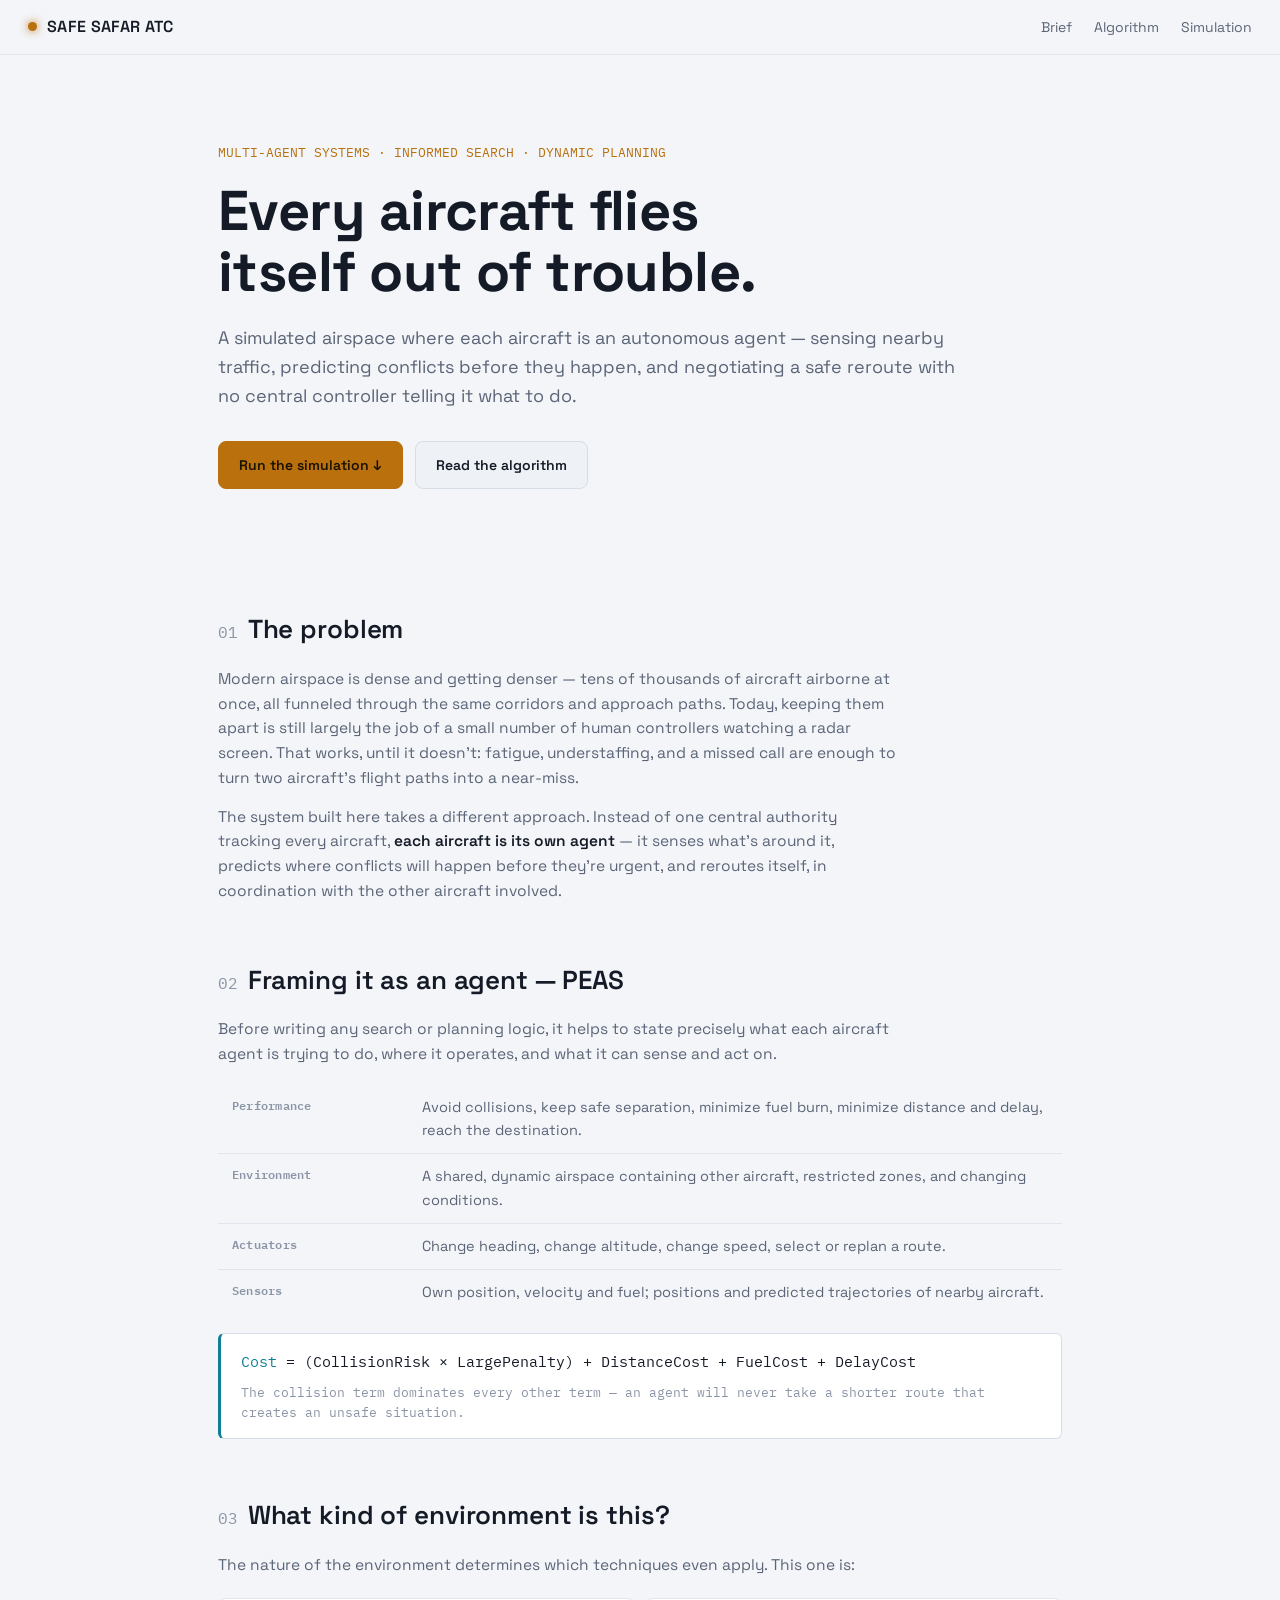
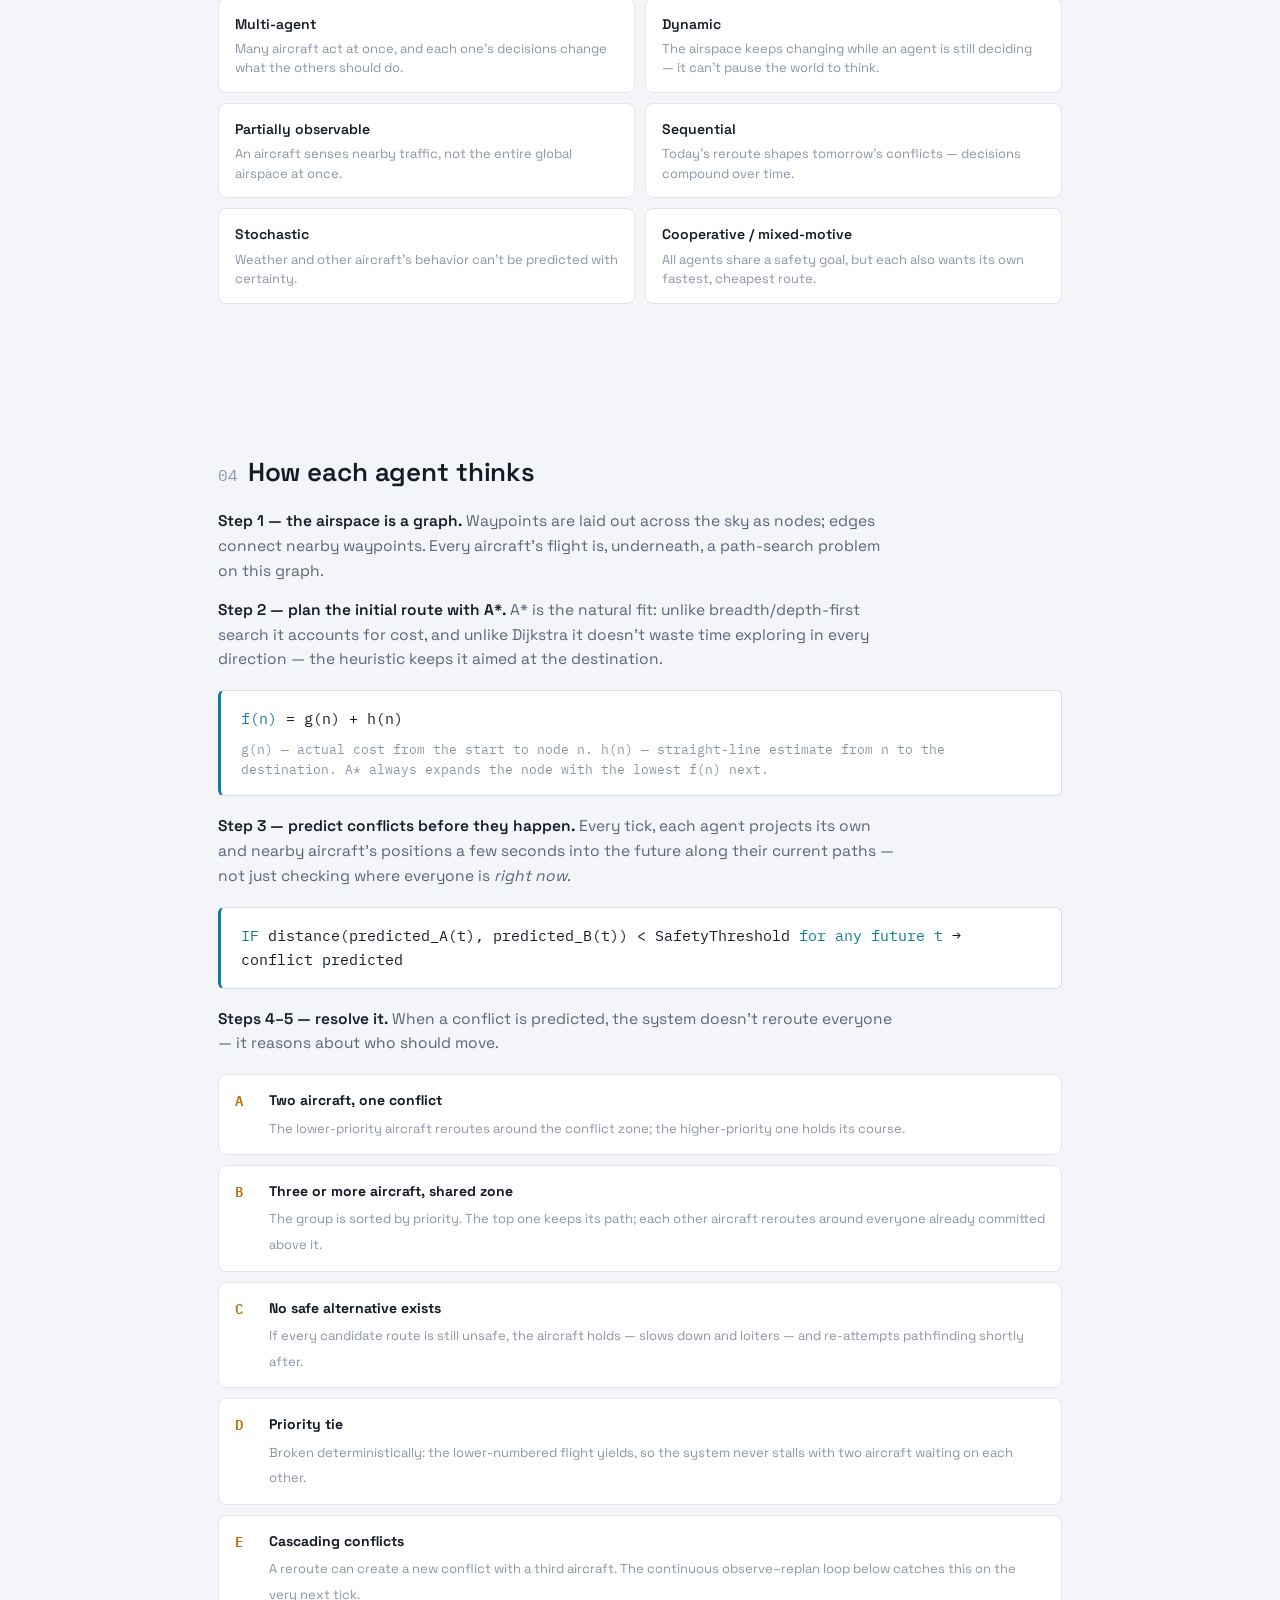
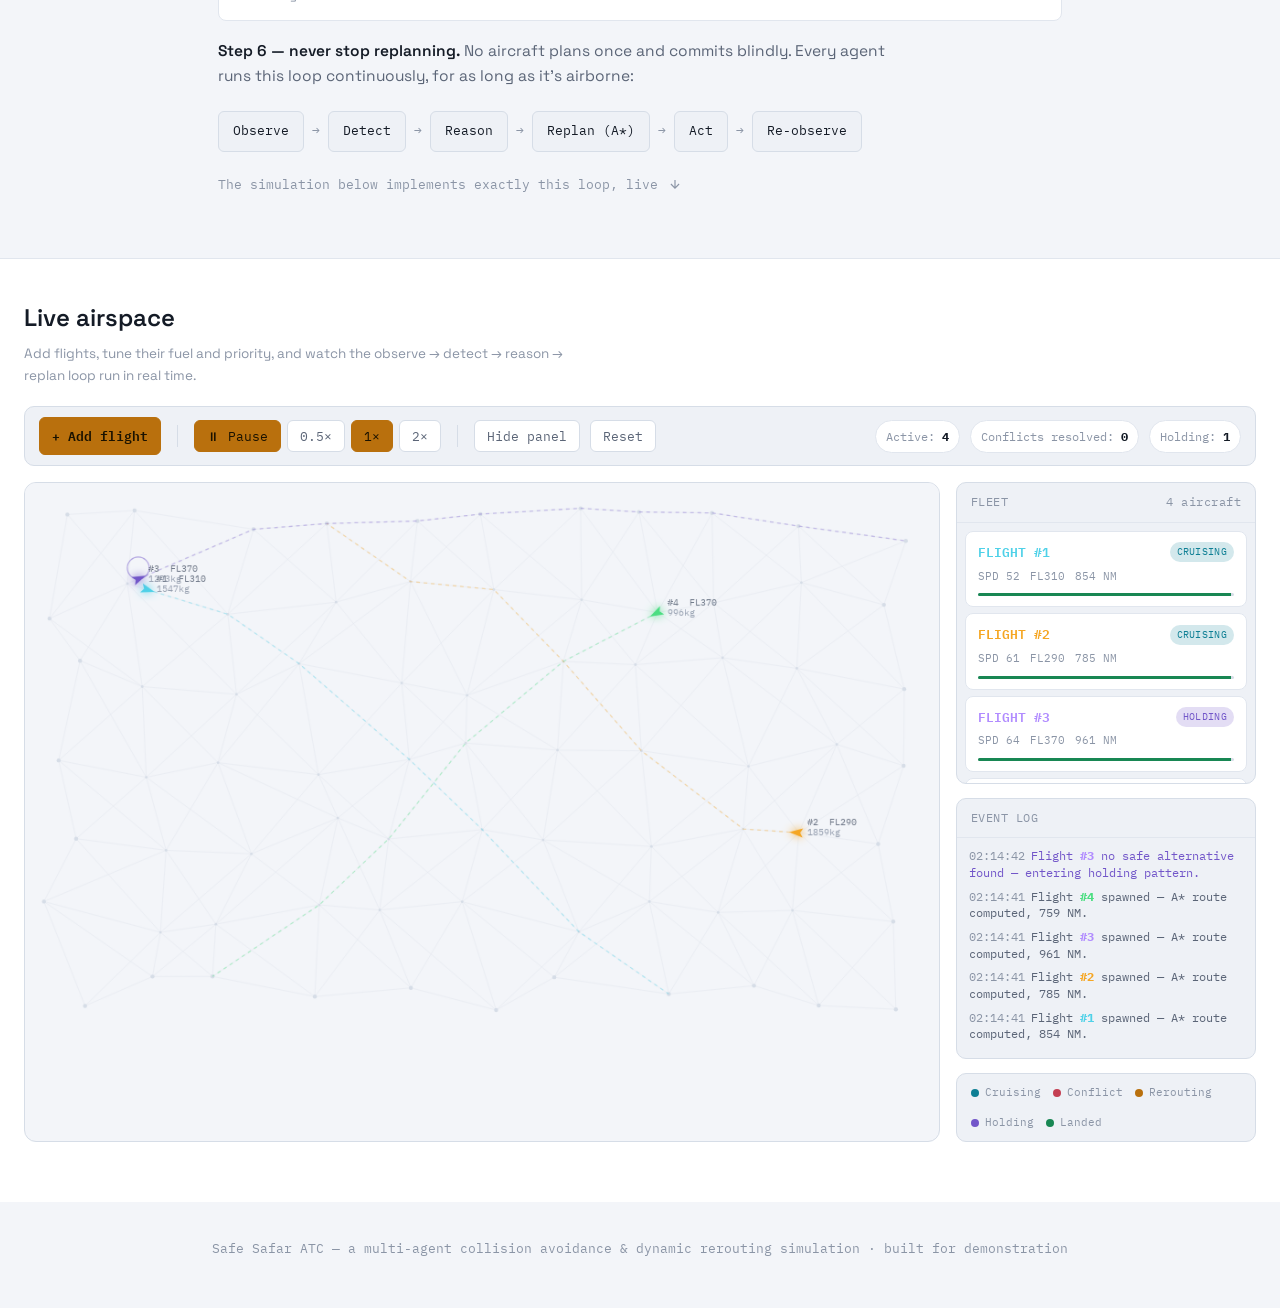
==== commit 5c3e9952: "Update branding from Skylane to Safe Safar" ====
--- a/safe safar.html
+++ b/safe safar.html
@@ -4,7 +4,7 @@
 <head>
   <meta charset="UTF-8">
   <meta name="viewport" content="width=device-width, initial-scale=1.0">
-  <title>Skylane — Multi-Agent Air Traffic Collision Avoidance</title>
+  <title>Safe Safar — Multi-Agent Air Traffic Collision Avoidance</title>
   <link rel="preconnect" href="https://fonts.googleapis.com">
   <link rel="preconnect" href="https://fonts.gstatic.com" crossorigin>
   <link
@@ -919,7 +919,7 @@
 <body>
 
   <div class="topbar">
-    <div class="brand"><span class="dot"></span> SKYLANE ATC</div>
+    <div class="brand"><span class="dot"></span> SAFE SAFAR ATC</div>
     <div class="topnav">
       <a href="#brief">Brief</a>
       <a href="#algorithm">Algorithm</a>
@@ -1141,7 +1141,7 @@
     </div>
   </div>
 
-  <footer>Skylane ATC — a multi-agent collision avoidance &amp; dynamic rerouting simulation · built for demonstration
+  <footer>Safe Safar ATC — a multi-agent collision avoidance &amp; dynamic rerouting simulation · built for demonstration
   </footer>
 
   <!-- ================= CONFIG DRAWER ================= -->
